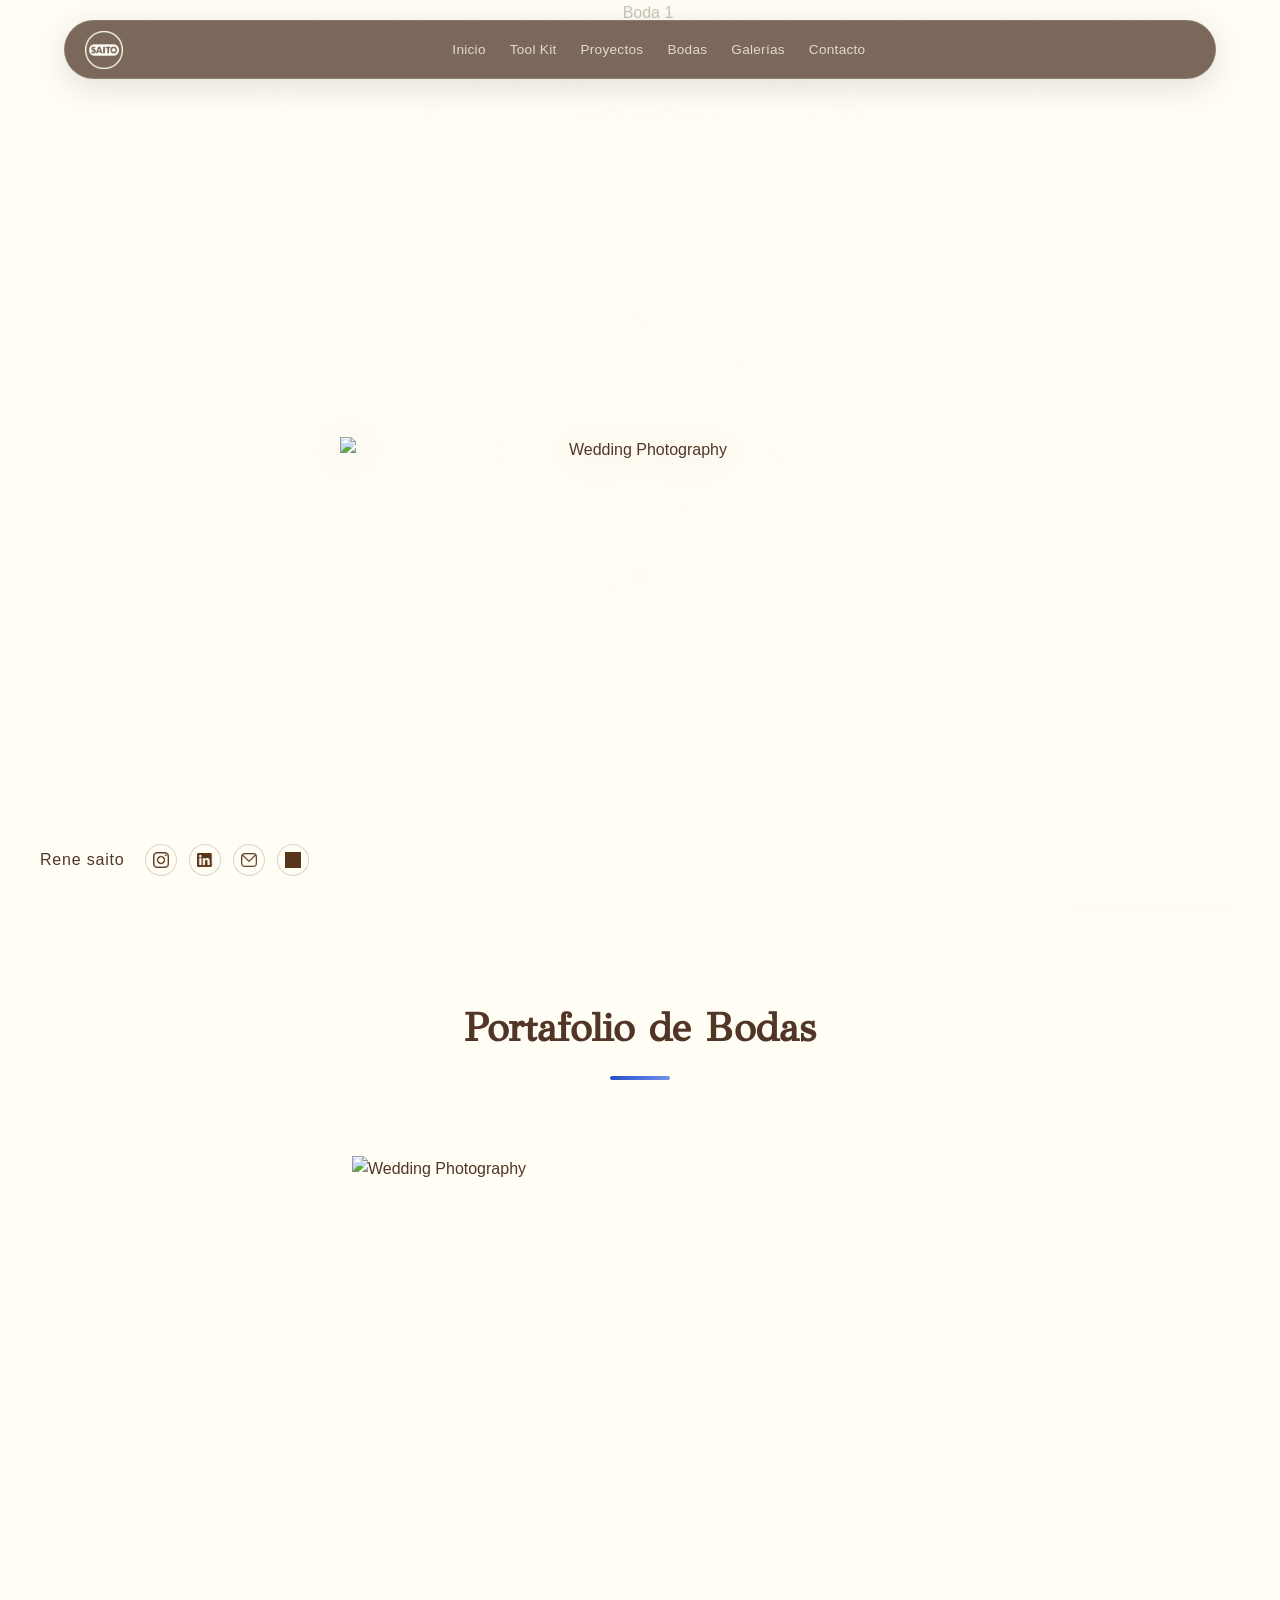
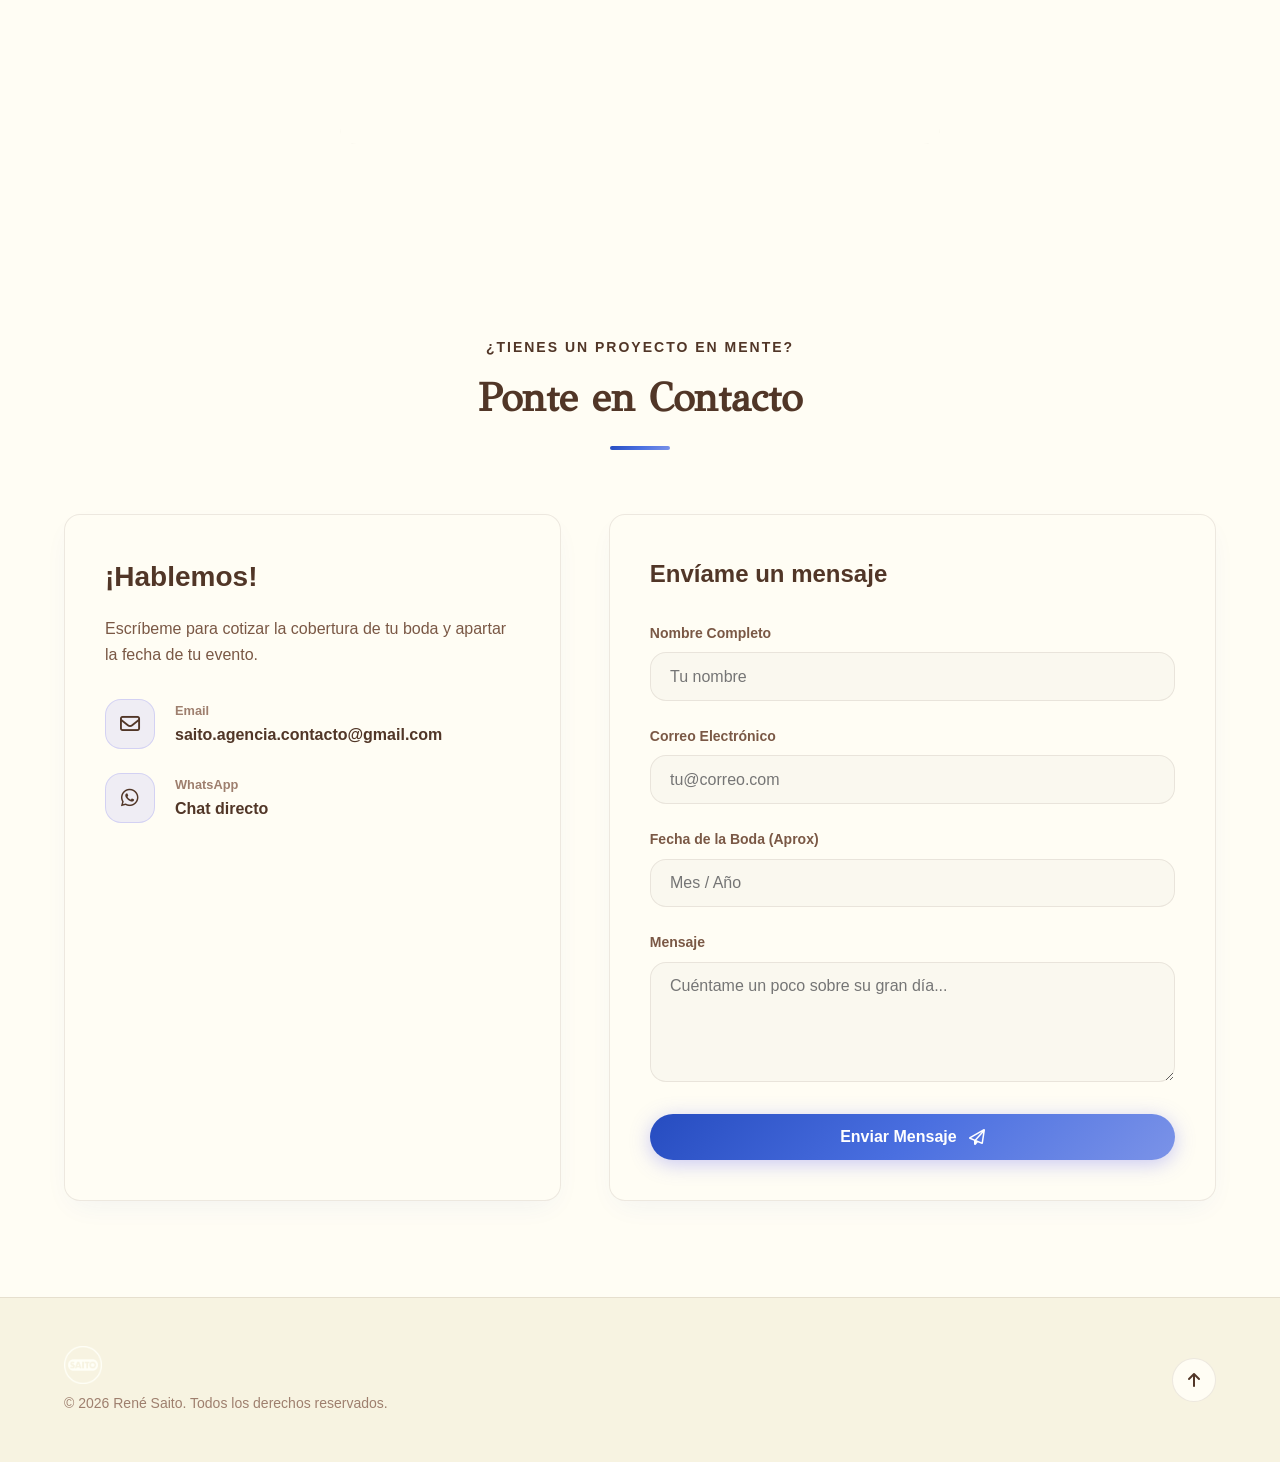
==== bodas.html @ 6af6892a "hey" ====
<!DOCTYPE html>
<html lang="es">

<head>
    <meta charset="UTF-8">
    <meta name="viewport" content="width=device-width, initial-scale=1.0">
    <title>Saito | Portafolio de Bodas</title>
    <meta name="description" content="Portafolio de bodas de René Saito. Capturando momentos inolvidables.">

    <!-- FontAwesome Icons -->
    <link rel="stylesheet" href="https://cdnjs.cloudflare.com/ajax/libs/font-awesome/6.5.1/css/all.min.css">

    <!-- Custom CSS -->
    <link rel="stylesheet" href="css/style.css">
    <link rel="stylesheet" href="css/bodas.css">
</head>

<body class="bodas-page" data-theme="light">
    <!-- Background Decorator Blobs -->
    <div class="bg-glow blob-1" style="background: rgba(255, 253, 244, 0.4);"></div>
    <div class="bg-glow blob-2" style="background: rgba(140, 107, 93, 0.2);"></div>

    <!-- Header / Navigation -->
    <header class="header" id="header">
        <div class="container">
            <div class="nav-bar-glass">
                <a href="index.html" class="logo nav-logo">
                    <img src="assets/images/LOGO SAITO CLARO.png" alt="Saito Logo" class="logo-img">
                </a>

                <nav class="nav-menu" id="nav-menu">
                    <ul class="nav-list">
                        <li><a href="index.html" class="nav-link">Inicio</a></li>
                        <li><a href="index.html#toolkit" class="nav-link">Tool Kit</a></li>
                        <li><a href="index.html#photography" class="nav-link">Proyectos</a></li>
                        <li><a href="bodas.html" class="nav-link active">Bodas</a></li>
                        <li><a href="gallery.html" class="nav-link" target="_blank">Galerías</a></li>
                        <li><a href="#contacto" class="nav-link">Contacto</a></li>
                    </ul>
                </nav>

                <div class="header-actions">
                    <button class="nav-toggle" id="nav-toggle" aria-label="Abrir Menú">
                        <i class="fa-solid fa-bars icon-bars"></i>
                        <i class="fa-solid fa-xmark icon-close"></i>
                    </button>
                </div>
            </div>
        </div>
    </header>

    <!-- Mobile Nav Overlay -->
    <div class="nav-overlay" id="nav-overlay"></div>

    <main>
        <!-- Hero Section -->
        <section class="hero-bodas section" id="hero">
            <div class="hero-carousel">
                <img src="assets/images/bodas/carrusel/carrusel 1.webp" class="hero-slide active" alt="Boda 1">
                <img src="assets/images/bodas/carrusel/carrusel 2.webp" class="hero-slide" alt="Boda 2">
                <img src="assets/images/bodas/carrusel/carrusel 3.webp" class="hero-slide" alt="Boda 3">
                <img src="assets/images/bodas/carrusel/carrusel 4.webp" class="hero-slide" alt="Boda 4">
                <img src="assets/images/bodas/carrusel/carrusel 5.webp" class="hero-slide" alt="Boda 5">
            </div>
            <div class="hero-vignette"></div>
            <div class="hero-title-overlay">
                <img src="assets/images/bodas/carrusel/titulo.webp" alt="Wedding Photography" class="hero-title-png">
            </div>

            <!-- Hero Footer: Name + Socials -->
            <div class="hero-footer fade-in">
                <span class="hero-author-name">Rene saito</span>
                <div class="hero-social-icons">
                    <a href="https://www.instagram.com/saito.pics/" target="_blank" rel="noopener"
                        aria-label="Instagram" class="hero-social-link">
                        <img src="assets/images/instagram.png" alt="Instagram">
                    </a>
                    <a href="https://linkedin.com" target="_blank" rel="noopener" aria-label="LinkedIn"
                        class="hero-social-link">
                        <img src="assets/images/Linkedin.png" alt="LinkedIn">
                    </a>
                    <a href="mailto:saito.agencia.contacto@gmail.com" aria-label="Email" class="hero-social-link">
                        <img src="assets/images/Correo.png" alt="Correo">
                    </a>
                    <a href="https://wa.me/qr/AIB3PY3H74K6I1" target="_blank" rel="noopener" aria-label="WhatsApp" class="hero-social-link">
                        <img src="assets/images/whatsapp.webp" alt="WhatsApp">
                    </a>
                </div>
            </div>
        </section>

        <!-- Wedding Portfolio Grid -->
        <section class="section photography" id="portfolio-bodas">
            <div class="container">
                <div class="section-header center">
                    <h2 class="section-title" style="font-family: var(--font-subheading);">Portafolio de Bodas</h2>
                    <div class="section-line"></div>
                </div>

                <div class="projects-grid" id="bodas-grid">
                    <!-- Dynamic Projects injected by JS -->
                </div>
            </div>
        </section>

        <!-- Contact Section -->
        <section class="section contacto" id="contacto">
            <div class="container">
                <div class="section-header center">
                    <span class="section-subtitle">¿Tienes un proyecto en mente?</span>
                    <h2 class="section-title" style="font-family: var(--font-subheading);">Ponte en Contacto</h2>
                    <div class="section-line"></div>
                </div>

                <div class="contact-wrapper">
                    <div class="contact-info glass-card fade-in">
                        <h3>¡Hablemos!</h3>
                        <p>Escríbeme para cotizar la cobertura de tu boda y apartar la fecha de tu evento.</p>

                        <div class="contact-details">
                            <div class="contact-detail-item">
                                <div class="icon-box">
                                    <i class="fa-regular fa-envelope"></i>
                                </div>
                                <div>
                                    <span class="detail-label">Email</span>
                                    <a href="mailto:saito.agencia.contacto@gmail.com" class="detail-value">saito.agencia.contacto@gmail.com</a>
                                </div>
                            </div>
                            
                            <div class="contact-detail-item">
                                <div class="icon-box">
                                    <i class="fa-brands fa-whatsapp"></i>
                                </div>
                                <div>
                                    <span class="detail-label">WhatsApp</span>
                                    <a href="https://wa.me/qr/AIB3PY3H74K6I1" target="_blank" rel="noopener" class="detail-value">Chat directo</a>
                                </div>
                            </div>
                        </div>
                    </div>

                    <form action="https://formspree.io/f/myeygvvg" method="POST" class="contact-form glass-card fade-in" id="contact-form">
                        <h3>Envíame un mensaje</h3>

                        <div class="form-group">
                            <label for="name">Nombre Completo</label>
                            <input type="text" id="name" name="name" placeholder="Tu nombre" required>
                        </div>

                        <div class="form-group">
                            <label for="email">Correo Electrónico</label>
                            <input type="email" id="email" name="email" placeholder="tu@correo.com" required>
                        </div>

                        <div class="form-group">
                            <label for="subject">Fecha de la Boda (Aprox)</label>
                            <input type="text" id="subject" name="subject" placeholder="Mes / Año" required>
                        </div>

                        <div class="form-group">
                            <label for="message">Mensaje</label>
                            <textarea id="message" name="message" rows="5" placeholder="Cuéntame un poco sobre su gran día..." required></textarea>
                        </div>

                        <button type="submit" class="btn btn-primary btn-block" id="submit-btn">
                            <span>Enviar Mensaje</span>
                            <i class="fa-regular fa-paper-plane"></i>
                        </button>
                    </form>
                </div>
            </div>
        </section>
    </main>

    <!-- Project Modal Dialog -->
    <div class="modal" id="project-modal" aria-hidden="true">
        <div class="modal-overlay" id="modal-overlay"></div>
        <button class="modal-project-nav modal-project-prev" id="modal-project-prev" aria-label="Proyecto Anterior" style="display: none;">
            <i class="fa-solid fa-chevron-left"></i>
        </button>
        <button class="modal-project-nav modal-project-next" id="modal-project-next" aria-label="Siguiente Proyecto" style="display: none;">
            <i class="fa-solid fa-chevron-right"></i>
        </button>
        <div class="modal-content glass-card">
            <button class="modal-close" id="modal-close" aria-label="Cerrar Modal">
                <i class="fa-solid fa-xmark"></i>
            </button>
            <div class="modal-body" id="modal-body">
                <!-- Dynamic Content filled by JS -->
            </div>
        </div>
    </div>

    <!-- Toast Notification Container -->
    <div class="toast-container" id="toast-container"></div>

    <!-- Footer -->
    <footer class="footer">
        <div class="container footer-container">
            <div class="footer-left">
                <a href="#hero" class="logo">
                    <img src="assets/images/LOGO SAITO CLARO.png" alt="Saito Logo" class="logo-img">
                </a>
                <p>© 2026 René Saito. Todos los derechos reservados.</p>
            </div>
            <div class="footer-right">
                <a href="#hero" class="back-to-top" aria-label="Volver arriba">
                    <i class="fa-solid fa-arrow-up"></i>
                </a>
            </div>
        </div>
    </footer>

    <!-- JavaScript Files -->
    <script src="js/projects.js"></script>
    <script src="js/main.js"></script>
    <button class="scroll-top-btn" id="scroll-top-btn" aria-label="volver al inicio">
        <i class="fa-solid fa-arrow-up"></i>
    </button>
</body>

</html>
---- css/style.css ----
/* ==========================================================================
   PORTAFOLIO DE RENÉ SAITO - SISTEMA DE DISEÑO & ESTILOS
   ========================================================================== */

/* 1. VARIABLES & TEMAS
   ========================================================================== */
:root {
    /* Paleta Principal - Marca Saito (Modo Claro por Defecto) */
    --bg-primary: #FDFBF4;
    --bg-secondary: #F5F2E8;
    --card-bg: #FDFBF4;
    --card-hover-bg: #FDFBF4;
    --border-color: rgba(38, 76, 192, 0.1);
    --border-hover: rgba(38, 76, 192, 0.35);

    --text-primary: #264CC0;
    --text-secondary: #3D5FCC;
    --text-muted: #7A8EC4;

    /* Acentos de Marca */
    --primary: #264CC0;
    --primary-hover: #1E3DA0;
    --secondary: #4A6FE0;
    --accent: #7B93E8;
    --success: #2E8B6E;

    --gradient-primary: linear-gradient(135deg, #264CC0 0%, #4A6FE0 50%, #7B93E8 100%);
    --gradient-card: linear-gradient(135deg, rgba(255, 255, 255, 0.9) 0%, rgba(253, 251, 244, 0.7) 100%);
    --shadow-glow: 0 0 25px rgba(38, 76, 192, 0.15);
    --shadow-card: 0 10px 30px -10px rgba(38, 76, 192, 0.08);

    /* Tipografía y Espaciado */
    --font-main: 'Plus Jakarta Sans', -apple-system, BlinkMacSystemFont, 'Segoe UI', Roboto, sans-serif;
    --font-display: 'Special Gothic Expanded One', sans-serif;
    --font-body: 'Stack Sans Headline', 'Plus Jakarta Sans', sans-serif;
    --font-code: 'Fira Code', monospace;
    --radius-sm: 8px;
    --radius-md: 16px;
    --radius-lg: 24px;
    --radius-full: 9999px;

    --transition-fast: 0.2s cubic-bezier(0.4, 0, 0.2, 1);
    --transition-normal: 0.3s cubic-bezier(0.4, 0, 0.2, 1);

    /* Glass block colors */
    --glass-bg: rgba(30, 50, 140, 0.35);
    --glass-border: rgba(255, 255, 255, 0.12);

    /* Hero title colors */
    --hero-title-fill: #FDFBF4;
    --hero-title-outline-stroke: #FDFBF4;
    --hero-divider-color: rgba(253, 251, 244, 0.4);
}

/* Modo Oscuro Override — Fondo Azul, Texto Crema (invertido) */
[data-theme="dark"] {
    --bg-primary: #264CC0;
    --bg-secondary: #1E3DA0;
    --card-bg: #254CBF;
    --card-hover-bg: #254CBF;
    --border-color: rgba(253, 251, 244, 0.15);
    --border-hover: rgba(253, 251, 244, 0.35);

    --text-primary: #FDFBF4;
    --text-secondary: #E8E4D8;
    --text-muted: #B8C8F0;

    --primary: #FDFBF4;
    --primary-hover: #F5F2E8;
    --secondary: #E8E4D8;
    --accent: #B8C8F0;
    --success: #7EEABD;

    --gradient-primary: linear-gradient(135deg, #FDFBF4 0%, #E8E4D8 50%, #B8C8F0 100%);
    --gradient-card: linear-gradient(135deg, rgba(255, 255, 255, 0.08) 0%, rgba(255, 255, 255, 0.02) 100%);
    --shadow-glow: 0 0 25px rgba(253, 251, 244, 0.15);
    --shadow-card: 0 10px 30px -10px rgba(0, 0, 0, 0.4);

    /* Glass block colors for dark mode */
    --glass-bg: rgba(20, 40, 120, 0.45);
    --glass-border: rgba(255, 255, 255, 0.15);

    /* Hero title colors for dark mode */
    --hero-title-fill: #FDFBF4;
    --hero-title-outline-stroke: #FDFBF4;
    --hero-divider-color: rgba(253, 251, 244, 0.4);
}

/* Light mode hero overrides */
[data-theme="light"] {
    --glass-bg: rgba(30, 50, 140, 0.35);
    --glass-border: rgba(255, 255, 255, 0.12);
    --hero-title-fill: #264CC0;
    --hero-title-outline-stroke: #264CC0;
    --hero-divider-color: rgba(38, 76, 192, 0.3);
}

/* 2. RESET & ESTILOS BASE
   ========================================================================== */
*,
*::before,
*::after {
    box-sizing: border-box;
    margin: 0;
    padding: 0;
}

html {
    scroll-behavior: smooth;
    font-size: 16px;
}

body {
    font-family: var(--font-body);
    background-color: var(--bg-primary);
    color: var(--text-primary);
    line-height: 1.6;
    overflow-x: hidden;
    transition: background-color var(--transition-normal), color var(--transition-normal);
    position: relative;
}

/* Scrollbar Personalizado */
::-webkit-scrollbar {
    width: 10px;
}

::-webkit-scrollbar-track {
    background: var(--bg-primary);
}

::-webkit-scrollbar-thumb {
    background: var(--bg-secondary);
    border-radius: var(--radius-full);
    border: 2px solid var(--bg-primary);
}

::-webkit-scrollbar-thumb:hover {
    background: var(--primary);
}

a {
    color: inherit;
    text-decoration: none;
    transition: color var(--transition-fast);
}

ul {
    list-style: none;
}

img {
    max-width: 100%;
    height: auto;
    display: block;
}

button,
input,
textarea {
    font-family: inherit;
    font-size: inherit;
    border: none;
    outline: none;
    background: none;
}

.container {
    width: 100%;
    max-width: 1200px;
    margin: 0 auto;
    padding: 0 1.5rem;
}

.section {
    padding: 6rem 0;
    position: relative;
}

/* 3. ELEMENTOS DECORATIVOS & UTILIDADES
   ========================================================================== */
.bg-glow {
    position: fixed;
    border-radius: 50%;
    filter: blur(120px);
    z-index: -1;
    pointer-events: none;
    opacity: 0.45;
    will-change: transform, translate;
}

.blob-1 {
    width: 400px;
    height: 400px;
    background: var(--primary);
    top: -100px;
    left: -100px;
    animation: floatBlob1 18s ease-in-out infinite alternate;
}

.blob-2 {
    width: 450px;
    height: 450px;
    background: var(--secondary);
    bottom: 10%;
    right: -150px;
    animation: floatBlob2 22s ease-in-out infinite alternate-reverse;
}

.blob-3 {
    width: 350px;
    height: 350px;
    background: var(--accent);
    top: 50%;
    left: 40%;
    animation: floatBlob3 15s ease-in-out infinite alternate;
}

@keyframes floatBlob1 {
    0% {
        transform: translate(0px, 0px) scale(1);
    }

    50% {
        transform: translate(55px, 30px) scale(1.08);
    }

    100% {
        transform: translate(-30px, 60px) scale(0.96);
    }
}

@keyframes floatBlob2 {
    0% {
        transform: translate(0px, 0px) scale(1);
    }

    50% {
        transform: translate(-50px, 35px) scale(1.1);
    }

    100% {
        transform: translate(40px, -45px) scale(0.94);
    }
}

@keyframes floatBlob3 {
    0% {
        transform: translate(0px, 0px) scale(1);
    }

    50% {
        transform: translate(40px, -30px) scale(1.06);
    }

    100% {
        transform: translate(-60px, 50px) scale(0.97);
    }
}

.glass-card {
    background: var(--card-bg);
    backdrop-filter: blur(16px);
    -webkit-backdrop-filter: blur(16px);
    border: 1px solid var(--border-color);
    border-radius: var(--radius-md);
    box-shadow: var(--shadow-card);
    transition: transform var(--transition-normal), border-color var(--transition-normal), box-shadow var(--transition-normal);
}

.glass-card:hover {
    border-color: var(--border-hover);
    box-shadow: var(--shadow-glow);
}

/* Glass Block - Darker glassmorphism for hero blocks */
.glass-block {
    background: var(--glass-bg);
    backdrop-filter: blur(20px);
    -webkit-backdrop-filter: blur(20px);
    border: 1px solid var(--glass-border);
    border-radius: var(--radius-lg);
    box-shadow: 0 8px 32px rgba(0, 0, 0, 0.15);
    transition: transform var(--transition-normal), border-color var(--transition-normal), box-shadow var(--transition-normal);
}

.gradient-text {
    background: var(--gradient-primary);
    -webkit-background-clip: text;
    -webkit-text-fill-color: transparent;
    display: inline-block;
}

.text-accent {
    color: var(--primary);
}

.section-header {
    margin-bottom: 4rem;
}

.section-header.center {
    text-align: center;
}

.section-subtitle {
    font-size: 0.875rem;
    font-weight: 700;
    text-transform: uppercase;
    letter-spacing: 2px;
    color: var(--primary);
    display: block;
    margin-bottom: 0.5rem;
}

.section-title {
    font-size: 2.5rem;
    font-weight: 800;
    color: var(--text-primary);
}

.section-line {
    width: 60px;
    height: 4px;
    background: var(--gradient-primary);
    border-radius: var(--radius-full);
    margin: 1rem auto 0;
}

/* Botones */
.btn {
    display: inline-flex;
    align-items: center;
    justify-content: center;
    gap: 0.75rem;
    padding: 0.875rem 1.75rem;
    font-weight: 600;
    border-radius: var(--radius-full);
    cursor: pointer;
    transition: all var(--transition-fast);
    font-family: var(--font-body);
}

.btn-primary {
    background: var(--gradient-primary);
    color: #ffffff;
    box-shadow: 0 4px 20px rgba(99, 102, 241, 0.35);
}

.btn-primary:hover {
    transform: translateY(-2px);
    box-shadow: 0 6px 25px rgba(99, 102, 241, 0.5);
}

.btn-secondary {
    background: rgba(255, 255, 255, 0.05);
    color: var(--text-primary);
    border: 1px solid var(--border-color);
}

.btn-secondary:hover {
    background: rgba(255, 255, 255, 0.1);
    border-color: var(--primary);
    transform: translateY(-2px);
}

.btn-outline {
    border: 1px solid var(--primary);
    color: var(--primary);
}

.btn-outline:hover {
    background: var(--primary);
    color: #ffffff;
    transform: translateY(-2px);
}

.btn-block {
    width: 100%;
}

/* 4. HEADER & NAV
   ========================================================================== */
.header {
    position: fixed;
    top: 0;
    left: 0;
    width: 100%;
    z-index: 1000;
    padding: 1.25rem 0;
    transition: all var(--transition-normal);
}

.header.scrolled {
    padding: 0.85rem 0;
}

/* Glassmorphism Nav Bar */
.nav-bar-glass {
    display: flex;
    align-items: center;
    justify-content: space-between;
    background: var(--glass-bg);
    backdrop-filter: blur(20px);
    -webkit-backdrop-filter: blur(20px);
    border: 1px solid var(--glass-border);
    border-radius: var(--radius-full);
    padding: 0.6rem 1.25rem;
    box-shadow: 0 8px 32px rgba(0, 0, 0, 0.12);
    transition: all var(--transition-normal);
}

.header.scrolled .nav-bar-glass {
    box-shadow: 0 4px 20px rgba(0, 0, 0, 0.2);
}

.logo {
    display: flex;
    align-items: center;
    gap: 2px;
    flex-shrink: 0;
}

.logo-img {
    height: 38px;
    width: auto;
}

/* Show/hide logos based on theme */
[data-theme="light"] .logo-light {
    display: block;
}

[data-theme="light"] .logo-dark {
    display: none;
}

[data-theme="dark"] .logo-light {
    display: none;
}

[data-theme="dark"] .logo-dark {
    display: block;
}

.nav-list {
    display: flex;
    align-items: center;
    gap: 1.5rem;
}

.nav-link {
    font-size: 0.85rem;
    font-weight: 400;
    color: rgba(255, 255, 255, 0.75);
    position: relative;
    padding: 0.4rem 0;
    font-family: var(--font-body);
    letter-spacing: 0.02em;
    transition: color var(--transition-fast);
}

.nav-link:hover,
.nav-link.active {
    color: #ffffff;
}

.nav-link::after {
    content: '';
    position: absolute;
    bottom: 0;
    left: 0;
    width: 0%;
    height: 2px;
    background: #ffffff;
    transition: width var(--transition-fast);
    border-radius: var(--radius-full);
}

.nav-link:hover::after,
.nav-link.active::after {
    width: 100%;
}

/* Light mode nav links */
[data-theme="light"] .nav-link {
    color: rgba(255, 255, 255, 0.75);
}

[data-theme="light"] .nav-link:hover,
[data-theme="light"] .nav-link.active {
    color: #ffffff;
}

.header-actions {
    display: flex;
    align-items: center;
    gap: 0.75rem;
}

.theme-toggle {
    width: 36px;
    height: 36px;
    border-radius: 50%;
    background: rgba(255, 255, 255, 0.1);
    border: 1px solid rgba(255, 255, 255, 0.15);
    color: #ffffff;
    cursor: pointer;
    display: flex;
    align-items: center;
    justify-content: center;
    font-size: 1rem;
    transition: all var(--transition-fast);
}

.theme-toggle:hover {
    background: rgba(255, 255, 255, 0.2);
    transform: rotate(15deg);
}

/* Modo Claro (default): mostrar luna para cambiar a oscuro */
.icon-sun {
    display: none;
}

.icon-moon {
    display: block;
    color: #ffffff;
}

/* Modo Oscuro: mostrar sol para cambiar a claro */
[data-theme="dark"] .icon-sun {
    display: block;
    color: #f59e0b;
}

[data-theme="dark"] .icon-moon {
    display: none;
}

.nav-toggle {
    display: none;
    font-size: 1.2rem;
    color: #ffffff;
    cursor: pointer;
}

/* 5. HERO SECTION
   ========================================================================== */
.hero {
    padding: 0;
    min-height: 100vh;
    display: flex;
    flex-direction: column;
    overflow: hidden;
    position: relative;
}

.hero-wrapper {
    position: relative;
    width: 100%;
    padding: 0 2.5rem;
    height: 100vh;
    display: flex;
    flex-direction: column;
    justify-content: center;
    /* ← CENTRADO VERTICAL */
    align-items: flex-start;
}

/* Status Badge — top left, below navbar */
.hero-status-badge {
    position: absolute;
    top: 6rem;
    left: 2.5rem;
    z-index: 10;
}

.status-badge {
    display: inline-flex;
    align-items: center;
    gap: 0.6rem;
    padding: 0.4rem 1rem;
    background: rgba(16, 185, 129, 0.1);
    border: 1px solid rgba(16, 185, 129, 0.25);
    border-radius: var(--radius-full);
    font-size: 0.85rem;
    font-weight: 600;
    color: var(--success);
}

.pulse-dot {
    width: 8px;
    height: 8px;
    background-color: var(--success);
    border-radius: 50%;
    box-shadow: 0 0 0 0 rgba(16, 185, 129, 0.7);
    animation: pulse 2s infinite;
}

@keyframes pulse {
    0% {
        box-shadow: 0 0 0 0 rgba(16, 185, 129, 0.7);
    }

    70% {
        box-shadow: 0 0 0 8px rgba(16, 185, 129, 0);
    }

    100% {
        box-shadow: 0 0 0 0 rgba(16, 185, 129, 0);
    }
}

/* Hero Titles — CENTRADOS verticalmente */
.hero-titles-area {
    position: relative;
    z-index: 2;
    text-align: left;
    width: 100%;
    margin-top: -5%;
    margin-left: 15em;
    /* Ajusta este valor si necesitas que baje más */
}

.hero-title-link {
    display: block;
    text-decoration: none;
    transition: opacity var(--transition-fast);
    cursor: pointer;
}

.hero-title-link:hover {
    opacity: 0.8;
}

.hero-title-interactive {
    font-family: var(--font-display);
    font-size: clamp(3rem, 9vw, 8.5rem);
    font-weight: 400;
    line-height: 1;
    letter-spacing: -0.02em;
    margin: 0;
    /* Estado Normal: Relleno */
    color: var(--hero-title-fill);
    -webkit-text-stroke: 2px transparent;
    transition: color var(--transition-normal), -webkit-text-stroke-color var(--transition-normal);
}

/* Design (h2) centrado, Photography (h1) hereda left del padre */
h2.hero-title-interactive {
    text-align: center;
}

.hero-divider {
    display: none;
}

/* Efecto al pasar el cursor o hacer touch */
.hero-title-link:hover .hero-title-interactive,
.hero-title-link:active .hero-title-interactive {
    color: transparent;
    -webkit-text-stroke: 2px var(--hero-title-outline-stroke);
}

/* Hero Photo — centrada sobre los títulos, superpuesta */
.hero-photo-container {
    position: absolute;
    top: 72%;
    left: 30%;
    transform: translate(-50%, -50%);
    /* ← cabeza alineada al centro entre los títulos */
    z-index: 3;
    pointer-events: none;
    width: 32%;
    max-width: 500px;
}

.hero-photo {
    width: 100%;
    height: auto;
    object-fit: contain;
    -webkit-mask-image: linear-gradient(to bottom, rgba(0, 0, 0, 1) 55%, rgba(0, 0, 0, 0.5) 82%, rgba(0, 0, 0, 0) 100%);
    mask-image: linear-gradient(to bottom, rgba(0, 0, 0, 1) 55%, rgba(0, 0, 0, 0.5) 82%, rgba(0, 0, 0, 0) 100%);
    will-change: transform;
}

/* Hero Description Block — derecha, a la altura de Design */
.hero-description-block {
    position: absolute;
    top: 72%;
    right: 2.5rem;
    z-index: 10;
    max-width: 340px;
    padding: 1.4rem 1.6rem;
    will-change: transform;
}

.hero-description-block p {
    font-family: var(--font-body);
    font-size: 0.9rem;
    font-weight: 200;
    line-height: 1.55;
    color: rgba(255, 255, 255, 0.9);
    margin-bottom: 1rem;
}

.hero-description-block p strong {
    font-weight: 600;
    color: #ffffff;
}

.hero-description-block p em {
    font-style: normal;
    text-decoration: underline;
    text-underline-offset: 3px;
    text-decoration-color: rgba(255, 255, 255, 0.5);
}

/* CTA Buttons — always side by side */
.hero-cta-buttons {
    display: flex;
    gap: 0.5rem;
}

.hero-description-block .btn-primary {
    background: linear-gradient(135deg, #FDFBF4 0%, #E8E4D8 100%);
    color: #264CC0;
    font-size: 0.78rem;
    padding: 0.55rem 1rem;
    box-shadow: 0 4px 15px rgba(0, 0, 0, 0.15);
    white-space: nowrap;
}

.hero-description-block .btn-primary:hover {
    box-shadow: 0 6px 20px rgba(0, 0, 0, 0.25);
}

.hero-description-block .btn-secondary {
    border: 1px solid rgba(255, 255, 255, 0.3);
    color: rgba(255, 255, 255, 0.9);
    font-size: 0.78rem;
    padding: 0.55rem 1rem;
    background: rgba(255, 255, 255, 0.08);
    white-space: nowrap;
}

.hero-description-block .btn-secondary:hover {
    background: rgba(255, 255, 255, 0.15);
    border-color: rgba(255, 255, 255, 0.5);
}

/* Hero Footer — name + socials at bottom left (fixed on screen) */
.hero-footer {
    position: fixed;
    bottom: 1.5rem;
    left: 2.5rem;
    z-index: 1000;
    display: flex;
    align-items: center;
    gap: 1.25rem;
}

.hero-author-name {
    font-family: var(--font-body);
    font-size: 1rem;
    font-weight: 200;
    color: var(--text-primary);
    letter-spacing: 0.05em;
}

.hero-social-icons {
    display: flex;
    align-items: center;
    gap: 0.75rem;
}

.hero-social-link {
    width: 32px;
    height: 32px;
    display: flex;
    align-items: center;
    justify-content: center;
    border-radius: 50%;
    border: 1px solid var(--border-color);
    background: rgba(255, 255, 255, 0.05);
    transition: all var(--transition-fast);
    padding: 6px;
}

.hero-social-link:hover {
    background: rgba(255, 255, 255, 0.15);
    border-color: var(--primary);
    transform: translateY(-2px);
}

.hero-social-link img {
    width: 16px;
    height: 16px;
    object-fit: contain;
}

/* Light mode: invert social icons so white icons show on light bg */
[data-theme="light"] .hero-social-link img {
    filter: brightness(0) saturate(100%) invert(24%) sepia(95%) saturate(1764%) hue-rotate(221deg) brightness(87%) contrast(92%);
}


/* 7. HABILIDADES
   ========================================================================== */
.toolkit-grid {
    display: flex;
    flex-wrap: wrap;
    justify-content: center;
    gap: 3rem;
    padding: 2rem 0;
}

.tool-item {
    display: flex;
    flex-direction: column;
    align-items: center;
    gap: 1rem;
    transition: transform var(--transition-fast);
    width: 90px;
}

.tool-item:hover {
    transform: translateY(-8px);
}

.tool-item img {
    width: 64px;
    height: 64px;
    object-fit: contain;
    filter: drop-shadow(0 4px 10px rgba(0, 0, 0, 0.2));
    transition: filter var(--transition-fast);
}

.tool-item:hover img {
    filter: drop-shadow(0 8px 15px rgba(0, 0, 0, 0.3));
}

.tool-item span {
    font-size: 0.9rem;
    font-weight: 500;
    color: var(--text-secondary);
    text-align: center;
}

/* 8. GALERÍAS: FOTOGRAFÍA & DISEÑO
   ========================================================================== */

/* Gallery Grid — Masonry-ish layout */
.gallery-grid {
    display: grid;
    grid-template-columns: repeat(auto-fill, minmax(280px, 1fr));
    gap: 1.25rem;
}

/* Alternate tall items for visual interest */
.gallery-item:nth-child(3n + 1) {
    grid-row: span 1;
}

.gallery-item {
    border-radius: var(--radius-md);
    overflow: hidden;
    position: relative;
    cursor: pointer;
}

.gallery-img-wrapper {
    position: relative;
    overflow: hidden;
    aspect-ratio: 1 / 1;
    border-radius: var(--radius-md);
}

.gallery-img {
    width: 100%;
    height: 100%;
    object-fit: cover;
    transition: transform 0.6s cubic-bezier(0.4, 0, 0.2, 1), filter 0.4s ease;
}

.gallery-item:hover .gallery-img {
    transform: scale(1.08);
    filter: brightness(0.7);
}

/* Hover Overlay */
.gallery-overlay {
    position: absolute;
    inset: 0;
    display: flex;
    flex-direction: column;
    align-items: center;
    justify-content: center;
    text-align: center;
    padding: 1.5rem;
    opacity: 0;
    transition: opacity 0.4s ease;
    z-index: 2;
}

.gallery-item:hover .gallery-overlay {
    opacity: 1;
}

.gallery-category {
    display: inline-block;
    font-size: 0.7rem;
    font-weight: 700;
    text-transform: uppercase;
    letter-spacing: 2px;
    color: rgba(255, 255, 255, 0.8);
    margin-bottom: 0.5rem;
    padding: 0.2rem 0.8rem;
    border: 1px solid rgba(255, 255, 255, 0.35);
    border-radius: var(--radius-full);
    backdrop-filter: blur(4px);
    background: rgba(255, 255, 255, 0.08);
}

.gallery-title {
    font-family: var(--font-display);
    font-size: 1.35rem;
    font-weight: 400;
    color: #ffffff;
    margin-bottom: 1rem;
    text-shadow: 0 2px 12px rgba(0, 0, 0, 0.4);
}

.gallery-expand-btn {
    width: 44px;
    height: 44px;
    border-radius: 50%;
    background: rgba(255, 255, 255, 0.15);
    border: 1px solid rgba(255, 255, 255, 0.3);
    color: #ffffff;
    font-size: 1.1rem;
    cursor: pointer;
    display: flex;
    align-items: center;
    justify-content: center;
    transition: all var(--transition-fast);
    backdrop-filter: blur(8px);
}

.gallery-expand-btn:hover {
    background: rgba(255, 255, 255, 0.3);
    transform: scale(1.1);
}

/* 9. EXPERIENCIA & TIMELINE
   ========================================================================== */
.timeline {
    position: relative;
    max-width: 800px;
    margin: 0 auto;
}

.timeline::before {
    content: '';
    position: absolute;
    top: 0;
    bottom: 0;
    left: 50%;
    width: 2px;
    background: var(--border-color);
    transform: translateX(-50%);
}

.timeline-item {
    position: relative;
    margin-bottom: 3rem;
    width: 50%;
}

.timeline-item.left {
    left: 0;
    padding-right: 2.5rem;
}

.timeline-item.right {
    left: 50%;
    padding-left: 2.5rem;
}

.timeline-dot {
    position: absolute;
    top: 1.5rem;
    width: 16px;
    height: 16px;
    border-radius: 50%;
    background: var(--primary);
    border: 4px solid var(--bg-primary);
    box-shadow: 0 0 10px var(--primary);
    z-index: 2;
}

.timeline-item.left .timeline-dot {
    right: -8px;
}

.timeline-item.right .timeline-dot {
    left: -8px;
}

.timeline-content {
    padding: 2rem;
}

.timeline-date {
    font-size: 0.85rem;
    font-weight: 700;
    color: var(--primary);
    display: inline-block;
    margin-bottom: 0.4rem;
}

.timeline-title {
    font-size: 1.2rem;
    font-weight: 700;
    margin-bottom: 0.2rem;
}

.timeline-company {
    font-size: 0.9rem;
    color: var(--text-muted);
    display: block;
    margin-bottom: 0.75rem;
    font-weight: 600;
}

.timeline-content p {
    font-size: 0.95rem;
    color: var(--text-secondary);
}

/* 10. CONTACTO
   ========================================================================== */
.contact-wrapper {
    display: grid;
    grid-template-columns: 0.9fr 1.1fr;
    gap: 3rem;
}

.contact-info {
    padding: 2.5rem;

}

.contact-info h3 {
    font-size: 1.75rem;
    font-weight: 700;
    margin-bottom: 1rem;
}

.contact-info p {
    color: var(--text-secondary);
    margin-bottom: 2rem;
}

.contact-details {
    display: flex;
    flex-direction: column;
    gap: 1.5rem;
    margin-bottom: 2.5rem;
}

.contact-detail-item {
    display: flex;
    align-items: center;
    gap: 1.25rem;
}

.icon-box {
    width: 50px;
    height: 50px;
    border-radius: var(--radius-md);
    background: rgba(99, 102, 241, 0.1);
    border: 1px solid rgba(99, 102, 241, 0.2);
    color: var(--primary);
    display: flex;
    align-items: center;
    justify-content: center;
    font-size: 1.25rem;
}

.detail-label {
    display: block;
    font-size: 0.8rem;
    color: var(--text-muted);
    font-weight: 600;
}

.detail-value {
    font-size: 1rem;
    font-weight: 700;
    color: var(--text-primary);
}

.contact-socials h4 {
    font-size: 1rem;
    margin-bottom: 1rem;
}

.social-icons {
    display: flex;
    gap: 0.75rem;
}

.social-btn {
    width: 44px;
    height: 44px;
    border-radius: var(--radius-md);
    background: var(--card-bg);
    border: 1px solid var(--border-color);
    display: flex;
    align-items: center;
    justify-content: center;
    color: var(--text-primary);
    font-size: 1.1rem;
    transition: all var(--transition-fast);
}

.social-btn:hover {
    background: var(--primary);
    border-color: var(--primary);
    color: #ffffff;
    transform: translateY(-3px);
}

.contact-form {
    padding: 2.5rem;
}

.contact-form h3 {
    font-size: 1.5rem;
    font-weight: 700;
    margin-bottom: 1.75rem;
}

.form-group {
    margin-bottom: 1.5rem;
}

.form-group label {
    display: block;
    font-size: 0.875rem;
    font-weight: 600;
    margin-bottom: 0.5rem;
    color: var(--text-secondary);
}

.form-group input,
.form-group textarea {
    width: 100%;
    padding: 0.9rem 1.2rem;
    background: rgba(255, 255, 255, 0.03);
    border: 1px solid var(--border-color);
    border-radius: var(--radius-md);
    color: var(--text-primary);
    transition: all var(--transition-fast);
}

[data-theme="light"] .form-group input,
[data-theme="light"] .form-group textarea {
    background: rgba(0, 0, 0, 0.02);
}

.form-group input:focus,
.form-group textarea:focus {
    border-color: var(--primary);
    box-shadow: 0 0 0 4px rgba(99, 102, 241, 0.15);
}

/* 11. MODAL DE PROYECTO
   ========================================================================== */
.modal {
    position: fixed;
    top: 0;
    left: 0;
    width: 100%;
    height: 100%;
    z-index: 2000;
    display: flex;
    align-items: center;
    justify-content: center;
    padding: 1.5rem;
    opacity: 0;
    pointer-events: none;
    transition: opacity var(--transition-normal);
}

.modal.active {
    opacity: 1;
    pointer-events: auto;
}

.modal-overlay {
    position: absolute;
    top: 0;
    left: 0;
    width: 100%;
    height: 100%;
    background: rgba(0, 0, 0, 0.75);
    backdrop-filter: blur(8px);
}

.modal-content {
    position: relative;
    width: 100%;
    max-width: 900px;
    max-height: 92vh;
    padding: 2rem;
    z-index: 2001;
    transform: scale(0.95);
    transition: transform var(--transition-normal);
    display: flex;
    flex-direction: column;
}

.modal-body {
    overflow-y: auto;
    max-height: calc(92vh - 4rem);
    padding-right: 1rem;
    /* Custom vertical scrollbar for the modal body */
    scrollbar-width: thin;
    scrollbar-color: color-mix(in srgb, var(--primary) 10%, transparent) rgba(255, 255, 255, 0.05);
}

.modal-body::-webkit-scrollbar {
    width: 6px;
}

.modal-body::-webkit-scrollbar-track {
    background: rgba(255, 255, 255, 0.05);
    border-radius: 4px;
    margin: 1rem 0;
    /* Makes the track shorter than the content box */
}

.modal-body::-webkit-scrollbar-thumb {
    background: color-mix(in srgb, var(--primary) 10%, transparent);
    border-radius: 4px;
}

.modal.active .modal-content {
    transform: scale(1);
}

.modal-close {
    position: absolute;
    top: 1rem;
    right: 1rem;
    width: 32px;
    height: 32px;
    border-radius: 50%;
    background: rgba(0, 0, 0, 0.4);
    /* Darker background so it stands out over light images */
    backdrop-filter: blur(8px);
    -webkit-backdrop-filter: blur(8px);
    border: 1px solid rgba(255, 255, 255, 0.2);
    color: #fff;
    cursor: pointer;
    display: flex;
    align-items: center;
    justify-content: center;
    font-size: 1.1rem;
    transition: all var(--transition-fast);
    z-index: 2020;
}

.modal-close:hover {
    background: #ef4444;
    color: #ffffff;
    transform: scale(1.1);
}

.modal-image {
    width: 100%;
    border-radius: var(--radius-md);
    margin-bottom: 1.5rem;
}

.modal-title {
    font-size: 1.75rem;
    font-weight: 800;
    margin-bottom: 0.75rem;
}

.modal-description {
    color: var(--text-secondary);
    font-size: 1.05rem;
    margin-bottom: 1.5rem;
}

.modal-features {
    margin-bottom: 1.5rem;
}

.modal-features h4 {
    font-size: 1.1rem;
    margin-bottom: 0.75rem;
}

.modal-features ul {
    list-style: disc;
    padding-left: 1.25rem;
    color: var(--text-secondary);
}

.modal-features li {
    margin-bottom: 0.4rem;
}

/* Modal gallery carousel navigation */
.modal-gallery-container {
    position: relative;
    display: flex;
    align-items: center;
    justify-content: center;
    margin-top: 1.5rem;
    /* Space for the close button */
}

.modal-nav-btn {
    position: absolute;
    top: 50%;
    transform: translateY(-50%);
    width: 44px;
    height: 44px;
    border-radius: 50%;
    background: rgba(0, 0, 0, 0.45);
    backdrop-filter: blur(10px);
    -webkit-backdrop-filter: blur(10px);
    border: 1px solid rgba(255, 255, 255, 0.15);
    color: #fff;
    font-size: 1rem;
    cursor: pointer;
    display: flex;
    align-items: center;
    justify-content: center;
    transition: all var(--transition-fast);
    z-index: 5;
}

.modal-nav-btn:hover {
    background: rgba(0, 0, 0, 0.6);
    transform: translateY(-50%) scale(1.1);
}

/* Fixed-height image frame */
.modal-image-frame {
    width: 100%;
    height: 55vh;
    max-height: 500px;
    display: flex;
    align-items: center;
    justify-content: center;
    background: #FDFBF4;
    border-radius: var(--radius-md);
    overflow: hidden;
    margin-bottom: 1rem;
    cursor: zoom-in;
}

.modal-image-frame.is-zoomed {
    cursor: zoom-out;
}

[data-theme="dark"] .modal-image-frame {
    background: #254CBF;
}

.modal-image-frame img {
    max-width: 100%;
    max-height: 100%;
    object-fit: contain;
    border-radius: var(--radius-sm);
    transition: transform 0.15s ease-out;
    transform-origin: center center;
}

.modal-image-frame.is-zoomed img {
    transform: scale(2);
}

/* Thumbnail strip */
.modal-thumbs-strip {
    display: flex;
    gap: 0.5rem;
    overflow-x: auto;
    padding: 0.5rem 0;
    margin: 0 auto 1rem auto;
    /* Centers the container */
    width: fit-content;
    /* Shrink-wraps the items */
    max-width: 100%;
    /* Prevents overflowing the modal, enabling internal scroll */
    scrollbar-width: thin;
    scrollbar-color: var(--primary) transparent;
}

.modal-thumbs-strip::-webkit-scrollbar {
    height: 2px;
}

.modal-thumbs-strip::-webkit-scrollbar-thumb {
    background: color-mix(in srgb, var(--primary) 10%, transparent);
    border-radius: 2px;
}

.modal-thumb {
    flex-shrink: 0;
    width: 60px;
    height: 60px;
    border-radius: var(--radius-sm);
    overflow: hidden;
    cursor: pointer;
    border: 2px solid transparent;
    opacity: 0.5;
    transition: all var(--transition-fast);
}

.modal-thumb:hover {
    opacity: 0.8;
}

.modal-thumb.active {
    border-color: var(--primary);
    opacity: 1;
    box-shadow: 0 0 0 2px rgba(99, 102, 241, 0.3);
}

.modal-thumb img {
    width: 100%;
    height: 100%;
    object-fit: cover;
}

/* Project description in modal */
.modal-project-description {
    padding: 1rem 0;
    border-top: 1px solid var(--border-color);
    margin-top: 0.5rem;
}

.modal-project-description p {
    font-size: 0.95rem;
    color: var(--text-secondary);
    line-height: 1.7;
}

/* Floating Next/Prev Project Nav */
.modal-project-nav {
    position: absolute;
    top: 50%;
    transform: translateY(-50%);
    width: 56px;
    height: 56px;
    border-radius: 50%;
    background: rgba(255, 255, 255, 0.1);
    backdrop-filter: blur(12px);
    -webkit-backdrop-filter: blur(12px);
    border: 1px solid rgba(255, 255, 255, 0.2);
    color: #fff;
    font-size: 1.5rem;
    cursor: pointer;
    display: flex;
    align-items: center;
    justify-content: center;
    transition: all var(--transition-fast);
    z-index: 2005;
    /* Above modal-content (2001) */
}

.modal-project-nav:hover {
    background: rgba(255, 255, 255, 0.2);
    transform: translateY(-50%) scale(1.1);
    box-shadow: 0 4px 20px rgba(0, 0, 0, 0.3);
}

.modal-project-prev {
    left: 2rem;
}

.modal-project-next {
    right: 2rem;
}

@media (max-width: 992px) {
    .modal-project-nav {
        width: 44px;
        height: 44px;
        font-size: 1.2rem;
    }

    .modal-project-prev {
        left: 0.5rem;
    }

    .modal-project-next {
        right: 0.5rem;
    }
}

/* Modal Swipe Animations */
.swipe-out-left {
    animation: swipeOutLeft 0.3s forwards ease-in-out;
}

.swipe-in-right {
    animation: swipeInRight 0.3s forwards ease-in-out;
}

.swipe-out-right {
    animation: swipeOutRight 0.3s forwards ease-in-out;
}

.swipe-in-left {
    animation: swipeInLeft 0.3s forwards ease-in-out;
}

@keyframes swipeOutLeft {
    to {
        opacity: 0;
        transform: translateX(-50px);
    }
}

@keyframes swipeInRight {
    from {
        opacity: 0;
        transform: translateX(50px);
    }

    to {
        opacity: 1;
        transform: translateX(0);
    }
}

@keyframes swipeOutRight {
    to {
        opacity: 0;
        transform: translateX(50px);
    }
}

@keyframes swipeInLeft {
    from {
        opacity: 0;
        transform: translateX(-50px);
    }

    to {
        opacity: 1;
        transform: translateX(0);
    }
}

.modal-prev-btn {
    left: 0.5rem;
}

.modal-next-btn {
    right: 0.5rem;
}

#modal-gallery-image {
    transition: opacity 0.15s ease, transform 0.15s ease;
}

.modal-counter {
    font-family: var(--font-code);
}

/* Gallery count badge on thumbnail */
.gallery-count {
    position: absolute;
    bottom: 0.5rem;
    left: 0.5rem;
    background: rgba(0, 0, 0, 0.5);
    backdrop-filter: blur(8px);
    -webkit-backdrop-filter: blur(8px);
    color: #fff;
    padding: 0.25rem 0.6rem;
    border-radius: var(--radius-full);
    font-size: 0.75rem;
    font-weight: 600;
    display: flex;
    align-items: center;
    gap: 0.3rem;
    opacity: 0;
    transition: opacity var(--transition-fast);
    z-index: 3;
}

.gallery-img-wrapper:hover .gallery-count {
    opacity: 1;
}

@media (max-width: 768px) {
    .modal-nav-btn {
        width: 36px;
        height: 36px;
        font-size: 0.85rem;
    }

    .modal-prev-btn {
        left: 0.25rem;
    }

    .modal-next-btn {
        right: 0.25rem;
    }

    .modal-image-frame {
        height: 40vh;
        max-height: 350px;
    }

    .modal-thumb {
        width: 48px;
        height: 48px;
    }
}

/* 12. TOAST NOTIFICATIONS
   ========================================================================== */
.toast-container {
    position: fixed;
    bottom: 2rem;
    right: 2rem;
    z-index: 3000;
    display: flex;
    flex-direction: column;
    gap: 0.75rem;
}

.toast {
    padding: 1rem 1.5rem;
    border-radius: var(--radius-md);
    background: var(--card-bg);
    backdrop-filter: blur(16px);
    border: 1px solid var(--border-color);
    color: var(--text-primary);
    box-shadow: var(--shadow-card);
    display: flex;
    align-items: center;
    gap: 0.75rem;
    animation: slideToast 0.3s cubic-bezier(0.4, 0, 0.2, 1) forwards;
}

.toast.success {
    border-left: 4px solid var(--success);
}

.toast.success i {
    color: var(--success);
}

@keyframes slideToast {
    from {
        transform: translateX(100%);
        opacity: 0;
    }

    to {
        transform: translateX(0);
        opacity: 1;
    }
}

/* 13. FOOTER
   ========================================================================== */
.footer {
    padding: 3rem 0;
    border-top: 1px solid var(--border-color);
    background: var(--bg-secondary);
}

.footer-container {
    display: flex;
    justify-content: space-between;
    align-items: center;
}

.footer-left p {
    font-size: 0.875rem;
    color: var(--text-muted);
    margin-top: 0.5rem;
}

.back-to-top {
    width: 44px;
    height: 44px;
    border-radius: 50%;
    background: var(--card-bg);
    border: 1px solid var(--border-color);
    color: var(--text-primary);
    display: flex;
    align-items: center;
    justify-content: center;
    transition: all var(--transition-fast);
}

.back-to-top:hover {
    background: var(--primary);
    color: #ffffff;
    transform: translateY(-3px);
}

/* 14. ANIMACIONES AL SCROLL (FADE IN)
   ========================================================================== */
.fade-in {
    opacity: 0;
    transform: translateY(30px);
    transition: opacity 0.8s ease-out, transform 0.8s ease-out;
}

.fade-in.visible {
    opacity: 1;
    transform: translateY(0);
}

/* 15. RESPONSIVE DESIGN (MEDIA QUERIES)
   ========================================================================== */

/* Nav toggle icon management (hamburger vs close) */
.nav-toggle .icon-close {
    display: none;
}

.nav-toggle .icon-bars {
    display: block;
}

.nav-menu.active~.header-actions .nav-toggle .icon-bars,
.nav-toggle.active .icon-bars {
    display: none;
}

.nav-menu.active~.header-actions .nav-toggle .icon-close,
.nav-toggle.active .icon-close {
    display: block;
}

/* ---------- Extra-large screens (1400px+) ---------- */
@media (min-width: 1400px) {

    .hero-title-interactive {
        font-size: 9rem;
    }
}

/* ---------- Large-ish screens (≤1100px) ---------- */
@media (max-width: 1100px) {
    .hero-titles-area {
        margin-left: 8em;
    }

    .hero-photo-container {
        width: 38%;
        left: 28%;
    }

    .hero-description-block {
        max-width: 300px;
    }
}

/* ---------- Tablets / medium screens (≤992px) ---------- */
@media (max-width: 992px) {

    .section {
        padding: 4rem 0;
    }

    /* ---- Hero: convert to stacked flow layout ---- */
    .hero-wrapper {
        height: auto;
        min-height: 100vh;
        padding: 7rem 1.5rem 3rem;
        align-items: center;
        justify-content: flex-start;
    }

    .hero-status-badge {
        position: relative;
        top: auto;
        left: auto;
        margin-bottom: 1.5rem;
        text-align: center;
        width: 100%;
        display: flex;
        justify-content: center;
    }

    .hero-titles-area {
        text-align: center;
        margin-left: 0;
        margin-top: 0;
    }

    .hero-title-outline {
        text-align: center;
    }

    .hero-photo-container {
        position: relative;
        top: auto;
        left: auto;
        transform: none;
        width: 55%;
        max-width: 380px;
        margin: 1.5rem auto;
    }

    .hero-description-block {
        position: relative;
        top: auto;
        right: auto;
        max-width: 480px;
        margin: 1rem auto 0;
        width: 100%;
    }

    .hero-footer {
        position: relative;
        bottom: auto;
        left: auto;
        margin-top: 2rem;
        justify-content: center;
        width: 100%;
    }

    /* ---- Skills: 2 cols on tablet ---- */
    .skills-categories {
        grid-template-columns: repeat(2, 1fr);
    }

    /* ---- Contact: stack ---- */
    .contact-wrapper {
        grid-template-columns: 1fr;
    }

    /* ---- Timeline: single-column ---- */
    .timeline::before {
        left: 20px;
    }

    .timeline-item {
        width: 100%;
        left: 0 !important;
        padding-left: 3.5rem !important;
        padding-right: 0 !important;
    }

    .timeline-item .timeline-dot {
        left: 12px !important;
        right: auto !important;
    }

    /* ---- Section typography ---- */
    .section-title {
        font-size: 2rem;
    }
}

/* ---------- Mobile (≤768px) ---------- */
@media (max-width: 768px) {

    .section {
        padding: 3.5rem 0;
    }

    .section-header {
        margin-bottom: 2.5rem;
    }

    .section-title {
        font-size: 1.75rem;
    }

    /* ---- Nav: slide-out sidebar ---- */
    .nav-bar-glass {
        padding: 0.5rem 1rem;
    }

    /* Full-screen glassmorphism overlay behind the menu */
    .nav-overlay {
        position: fixed;
        top: 0;
        left: 0;
        width: 100%;
        height: 100%;
        background: rgba(10, 20, 80, 0.25);
        backdrop-filter: blur(12px) saturate(1.2);
        -webkit-backdrop-filter: blur(12px) saturate(1.2);
        z-index: 998;
        opacity: 0;
        pointer-events: none;
        transition: opacity 0.35s cubic-bezier(0.4, 0, 0.2, 1);
    }

    .nav-overlay.active {
        opacity: 1;
        pointer-events: auto;
    }

    /* Dark mode overlay tint */
    [data-theme="dark"] .nav-overlay {
        background: rgba(5, 10, 50, 0.4);
    }

    /* Nav panel with enhanced glass and rounded corners */
    .nav-menu {
        position: fixed;
        top: 0;
        right: -100%;
        width: 75%;
        max-width: 320px;
        height: 100vh;
        background: rgba(20, 40, 130, 0.55);
        backdrop-filter: blur(28px) saturate(1.3);
        -webkit-backdrop-filter: blur(28px) saturate(1.3);
        border-left: 1px solid rgba(255, 255, 255, 0.15);
        border-radius: var(--radius-lg) 0 0 var(--radius-lg);
        padding: 6rem 2rem 2rem;
        transition: right 0.4s cubic-bezier(0.4, 0, 0.2, 1);
        z-index: 999;
        box-shadow: -8px 0 40px rgba(0, 0, 0, 0.2),
            inset 1px 0 0 rgba(255, 255, 255, 0.08);
    }

    [data-theme="dark"] .nav-menu {
        background: rgba(10, 25, 100, 0.65);
        border-left-color: rgba(255, 255, 255, 0.12);
        box-shadow: -8px 0 40px rgba(0, 0, 0, 0.35),
            inset 1px 0 0 rgba(255, 255, 255, 0.06);
    }

    .nav-menu.active {
        right: 0;
    }

    .nav-list {
        flex-direction: column;
        align-items: flex-start;
        gap: 1.5rem;
    }

    .nav-link {
        font-size: 1rem;
    }

    .nav-toggle {
        display: block;
        z-index: 1001;
    }

    /* ---- Hero ---- */
    .hero-wrapper {
        padding: 6rem 1.25rem 2.5rem;
    }

    .hero-title-interactive {
        font-size: clamp(2.2rem, 9vw, 4.5rem);
    }

    .hero-photo-container {
        width: 65%;
        max-width: 300px;
    }

    .hero-description-block {
        padding: 1.25rem 1.4rem;
        max-width: 100%;
    }

    .hero-description-block p {
        font-size: 0.85rem;
    }


    /* ---- Skills: single-column ---- */
    .skills-categories {
        grid-template-columns: 1fr;
    }

    .skills-card {
        padding: 1.5rem;
    }

    /* ---- Gallery grid ---- */
    .gallery-grid {
        grid-template-columns: 1fr;
    }

    .gallery-item:nth-child(4n + 2) .gallery-img-wrapper,
    .gallery-item:nth-child(4n + 3) .gallery-img-wrapper {
        aspect-ratio: 4 / 3;
    }

    /* ---- Contact ---- */
    .contact-info,
    .contact-form {
        padding: 1.75rem;
    }

    .contact-info h3 {
        font-size: 1.4rem;
    }

    .contact-form h3 {
        font-size: 1.25rem;
    }

    /* ---- Modal ---- */
    .modal-content {
        padding: 1.75rem;
        max-width: 95%;
    }

    .modal-title {
        font-size: 1.4rem;
    }

    /* ---- Footer ---- */
    .footer-container {
        flex-direction: column;
        gap: 1.5rem;
        text-align: center;
    }

    /* ---- Toast ---- */
    .toast-container {
        right: 1rem;
        left: 1rem;
        bottom: 1rem;
    }

    .toast {
        font-size: 0.875rem;
    }
}

/* ---------- Small mobile (≤480px) ---------- */
@media (max-width: 480px) {

    .container {
        padding: 0 1rem;
    }

    /* ---- Hero ---- */
    .hero-wrapper {
        padding: 5.5rem 1rem 2rem;
    }

    .hero-title-interactive {
        font-size: clamp(1.8rem, 10vw, 3rem);
    }

    .hero-photo-container {
        width: 75%;
        max-width: 260px;
    }

    .hero-description-block {
        padding: 1rem 1.15rem;
    }

    .hero-cta-buttons {
        flex-direction: column;
    }

    .hero-cta-buttons .btn {
        width: 100%;
        justify-content: center;
    }

    .hero-footer {
        flex-direction: column;
        gap: 0.75rem;
    }

    /* ---- Status badge ---- */
    .status-badge {
        font-size: 0.78rem;
        padding: 0.35rem 0.75rem;
    }

    /* ---- Nav ---- */
    .nav-bar-glass {
        border-radius: var(--radius-lg);
        padding: 0.4rem 0.75rem;
    }

    .logo-img {
        height: 30px;
    }


    /* ---- Skills ---- */
    .skills-card {
        padding: 1.25rem;
    }

    .skills-card-header h3 {
        font-size: 1.1rem;
    }

    /* ---- Contact ---- */
    .contact-info,
    .contact-form {
        padding: 1.25rem;
    }

    .icon-box {
        width: 42px;
        height: 42px;
        font-size: 1rem;
    }

    .social-btn {
        width: 38px;
        height: 38px;
        font-size: 1rem;
    }

    /* ---- Modal ---- */
    .modal {
        padding: 0.75rem;
    }

    .modal-content {
        padding: 1.25rem;
        max-width: 100%;
    }

    .modal-title {
        font-size: 1.2rem;
    }

    .modal-description {
        font-size: 0.95rem;
    }

    /* ---- Timeline ---- */
    .timeline-content {
        padding: 1.25rem;
    }

    .timeline-title {
        font-size: 1.05rem;
    }

    /* ---- Gallery: tighter on small mobile ---- */
    .gallery-grid {
        gap: 0.75rem;
    }
}

/* ==========================================================================
   BOTÓN VOLVER AL HERO (SCROLL TO TOP)
   ========================================================================== */
.scroll-top-btn {
    position: fixed;
    bottom: 2rem;
    right: 2rem;
    z-index: 999;
    width: 48px;
    height: 48px;
    border-radius: 50%;
    border: none;
    cursor: pointer;
    background: var(--glass-bg);
    backdrop-filter: blur(20px);
    -webkit-backdrop-filter: blur(20px);
    border: 1px solid var(--glass-border);
    color: #ffffff;
    font-size: 1.1rem;
    box-shadow: 0 8px 32px rgba(0, 0, 0, 0.15);
    display: flex;
    align-items: center;
    justify-content: center;
    opacity: 0;
    transform: translateY(20px);
    visibility: hidden;
    transition: opacity 0.3s ease, transform 0.3s ease, visibility 0.3s ease,
        background 0.2s ease;
}

.scroll-top-btn.visible {
    opacity: 1;
    transform: translateY(0);
    visibility: visible;
}

.scroll-top-btn:hover {
    background: var(--primary);
    transform: translateY(-3px);
    box-shadow: 0 12px 40px rgba(0, 0, 0, 0.25);
}

/* ==========================================================================
   16. MODAL DE DISEÑO (VILLAS)
   ========================================================================== */

/* Portada del proyecto de diseño — imagen a ancho completo */
.design-modal-cover {
    width: 100%;
    margin-bottom: 2rem;
    border-radius: var(--radius-md);
    overflow: hidden;
}

.design-modal-cover img,
.design-modal-cover video {
    width: 100%;
    height: auto;
    display: block;
}

/* Carrusel horizontal — fotos del mismo tamaño, una tras otra */
.design-carousel-section {
    margin-bottom: 2rem;
}

.design-carousel-label {
    font-size: 0.8rem;
    font-weight: 600;
    letter-spacing: 0.12em;
    text-transform: uppercase;
    color: var(--text-muted);
    margin-bottom: 0.75rem;
}

.design-carousel-track-wrapper {
    overflow-x: auto;
    overflow-y: hidden;
    cursor: grab;
    user-select: none;
    -webkit-overflow-scrolling: touch;
    scrollbar-width: thin;
    scrollbar-color: var(--primary) transparent;
    padding-bottom: 6px;
    /* espacio para scrollbar fina */
}

.design-carousel-track-wrapper:active {
    cursor: grabbing;
}

.design-carousel-track-wrapper::-webkit-scrollbar {
    height: 3px;
}

.design-carousel-track-wrapper::-webkit-scrollbar-thumb {
    background: color-mix(in srgb, var(--primary) 30%, transparent);
    border-radius: 3px;
}

.design-carousel-track {
    display: flex;
    gap: 12px;
    width: max-content;
    padding: 4px 0;
}

/* Cada foto del carrusel tiene altura fija y ancho proporcional — no se cortan */
.design-carousel-item {
    height: 260px;
    flex-shrink: 0;
    border-radius: var(--radius-sm);
    overflow: hidden;
    transition: transform var(--transition-fast), box-shadow var(--transition-fast);
    box-shadow: 0 4px 16px rgba(0, 0, 0, 0.08);
}

.design-carousel-item:hover {
    transform: translateY(-3px);
    box-shadow: 0 10px 30px rgba(0, 0, 0, 0.14);
}

.design-carousel-item img,
.design-carousel-item video {
    height: 100%;
    width: auto;
    display: block;
    object-fit: contain;
    background: var(--bg-secondary);
    pointer-events: none;
}

/* Sección de Elementos */
.design-elements-section {
    margin-bottom: 1rem;
}

.design-elements-label {
    font-size: 0.8rem;
    font-weight: 600;
    letter-spacing: 0.12em;
    text-transform: uppercase;
    color: var(--text-muted);
    margin-bottom: 0.75rem;
}

.design-elements-list {
    display: flex;
    flex-direction: column;
    gap: 1rem;
}

.design-element-img {
    max-width: 100%;
    height: auto;
    margin: 0 auto;
    border-radius: var(--radius-sm);
    display: block;
    box-shadow: 0 4px 20px rgba(0, 0, 0, 0.07);
}

.design-elements-row {
    display: flex;
    gap: 1rem;
    width: 100%;
}

.design-elements-row .design-element-img {
    flex: 1 1 0;
    min-width: 0;
}

/* Cabecera de info del proyecto de diseño */
.design-modal-info {
    margin-bottom: 1.5rem;
    padding-bottom: 1.25rem;
    border-bottom: 1px solid var(--border-color);
}

.design-modal-info .gallery-category {
    position: static;
    display: inline-block;
    margin-bottom: 0.4rem;
    color: var(--primary);
    font-size: 0.8rem;
    font-weight: 700;
    letter-spacing: 0.1em;
    text-transform: uppercase;
}

.design-modal-info .modal-title {
    font-size: 1.5rem;
    font-weight: 700;
    color: var(--text-primary);
    margin: 0 0 0.5rem;
}

.design-modal-info .modal-description {
    font-size: 0.92rem;
    color: var(--text-secondary);
    line-height: 1.7;
    margin: 0;
}

/* Pie de página con descripción ampliada */
.design-modal-footer {
    margin-top: 2rem;
    padding-top: 1.5rem;
    border-top: 1px solid var(--border-color);
}

.design-modal-footer p {
    font-size: 0.95rem;
    color: var(--text-secondary);
    line-height: 1.8;
    margin-bottom: 1rem;
    text-align: justify;
}

.design-modal-footer p:last-child {
    margin-bottom: 0;
}

@media (max-width: 768px) {
    .design-carousel-item {
        height: 200px;
    }
}

/* ---------- OVERLAY PARA ZOOM DE IMÁGENES DE DISEÑO ---------- */
.zoom-overlay {
    position: fixed;
    top: 0;
    left: 0;
    width: 100vw;
    height: 100vh;
    background: rgba(0, 0, 0, 0.9);
    z-index: 9999;
    display: flex;
    justify-content: center;
    align-items: center;
    cursor: pointer;
}

.zoom-overlay-img {
    max-width: 90vw;
    max-height: 90vh;
    object-fit: contain;
}
---- css/bodas.css ----
@font-face {
    font-family: 'Pinyon Script';
    src: url('../assets/PinyonScript-Regular.ttf') format('truetype');
    font-weight: normal;
    font-style: normal;
}

@font-face {
    font-family: 'GFS Didot';
    src: url('../assets/GFSDidot-Regular.ttf') format('truetype');
    font-weight: normal;
    font-style: normal;
}

/* Override global theme colors for Bodas page */
body.bodas-page[data-theme="light"],
body.bodas-page[data-theme="dark"] {
    --bg-primary: #FFFDF4;
    --bg-secondary: #f7f3e1;
    --card-bg: #FFFDF4;
    --card-hover-bg: #FFFDF4;
    --text-primary: #513627;
    --text-secondary: #7a5845;
    --text-muted: #9e7f6e;
    --primary: #513627;
    --primary-hover: #3d281d;
    --secondary: #8c6b5d;
    --border-color: rgba(81, 54, 39, 0.1);
    --border-hover: rgba(81, 54, 39, 0.35);
    
    background-color: var(--bg-primary);
    color: var(--text-primary);
}

.bodas-page {
    /* Bodas specific typography */
    --font-heading: 'Pinyon Script', cursive;
    --font-subheading: 'GFS Didot', serif;
}

.hero-bodas {
    min-height: 100vh;
    display: flex;
    flex-direction: column;
    justify-content: center;
    align-items: center;
    text-align: center;
    padding: 2rem;
    position: relative;
    overflow: hidden;
    background-color: #FFFDF4;
}

.hero-carousel {
    position: absolute;
    top: 0;
    left: 0;
    width: 100%;
    height: 100%;
    z-index: 1;
}

.hero-slide {
    position: absolute;
    top: 0;
    left: 0;
    width: 100%;
    height: 100%;
    object-fit: cover;
    opacity: 0;
    transition: opacity 1.5s ease-in-out;
    z-index: 1;
}

.hero-slide.active {
    opacity: 1;
    z-index: 2;
}

.hero-vignette {
    position: absolute;
    top: 0;
    left: 0;
    width: 100%;
    height: 100%;
    /* Soft white/cream vignette as in the user's preview */
    background: radial-gradient(circle, rgba(255,253,244,0.15) 0%, rgba(255,253,244,0.75) 60%, rgba(255,253,244,1) 95%);
    z-index: 3;
    pointer-events: none;
}

.hero-title-overlay {
    position: relative;
    z-index: 4;
    max-width: 600px;
    width: 80%;
    display: flex;
    justify-content: center;
    align-items: center;
    pointer-events: none;
    animation: fadeInScale 1.2s ease-out forwards;
}

.hero-title-png {
    width: 100%;
    height: auto;
    object-fit: contain;
    /* Soft shadow to lift it slightly */
    filter: drop-shadow(0 4px 15px rgba(81, 54, 39, 0.12));
}

@keyframes fadeInScale {
    from {
        opacity: 0;
        transform: scale(0.95);
    }
    to {
        opacity: 1;
        transform: scale(1);
    }
}

.bodas-page .logo-img {
    filter: brightness(0) saturate(100%) invert(98%) sepia(3%) saturate(1312%) hue-rotate(314deg) brightness(105%) contrast(100%); /* #FFFDF4 */
}

/* Header and Navigation Bar Overrides for Dark Identity */
.bodas-page .nav-bar-glass {
    background: rgba(81, 54, 39, 0.75) !important; /* #513627 with transparency */
    border-bottom: 1px solid rgba(255, 253, 244, 0.15) !important;
    backdrop-filter: blur(12px);
    -webkit-backdrop-filter: blur(12px);
}

.bodas-page .nav-link {
    color: rgba(255, 253, 244, 0.75) !important;
}

.bodas-page .nav-link:hover,
.bodas-page .nav-link.active {
    color: #FFFDF4 !important;
}

.bodas-page .nav-link::after {
    background: #FFFDF4 !important;
}

.bodas-page .nav-toggle i {
    color: #FFFDF4 !important;
}


/* Frame and Carousel style for project card */
.framed-card .gallery-img-wrapper {
    border: 12px solid #FFFDF4;
    border-radius: 4px;
    box-shadow: 0 8px 30px rgba(81, 54, 39, 0.15);
    background-color: #FFFDF4;
    overflow: hidden;
    transition: transform var(--transition-normal), box-shadow var(--transition-normal);
}

.framed-card:hover .gallery-img-wrapper {
    transform: translateY(-5px);
    box-shadow: 0 15px 35px rgba(81, 54, 39, 0.25);
}

.cover-carousel {
    position: relative;
    width: 100%;
    height: 100%;
    aspect-ratio: 4/5; /* Standard crop for wedding photography */
    overflow: hidden;
}

.cover-carousel .carousel-slide {
    position: absolute;
    top: 0;
    left: 0;
    width: 100%;
    height: 100%;
    object-fit: cover;
    opacity: 0;
    transition: opacity 1s ease-in-out;
    z-index: 1;
}

.cover-carousel .carousel-slide.active {
    opacity: 1;
    z-index: 2;
}

/* Ensure bodas grid looks elegant */
#bodas-grid {
    max-width: 600px;
    margin: 0 auto;
}

/* Replicating the fixed social buttons on the left with Bodas palette */
.bodas-page .hero-author-name {
    color: var(--text-primary) !important; /* #513627 */
    font-weight: 400;
}

.bodas-page .hero-social-link {
    border: 1px solid rgba(81, 54, 39, 0.2) !important;
    background: rgba(255, 253, 244, 0.6) !important; /* Cream semi-transparent */
}

.bodas-page .hero-social-link:hover {
    border-color: var(--primary) !important; /* #513627 */
    background: rgba(81, 54, 39, 0.1) !important;
    transform: translateY(-2px);
}

.bodas-page .hero-social-link img {
    /* Apply filter to render images in chocolate color #513627 */
    filter: brightness(0) saturate(100%) invert(21%) sepia(21%) saturate(1476%) hue-rotate(343deg) brightness(93%) contrast(92%) !important;
}
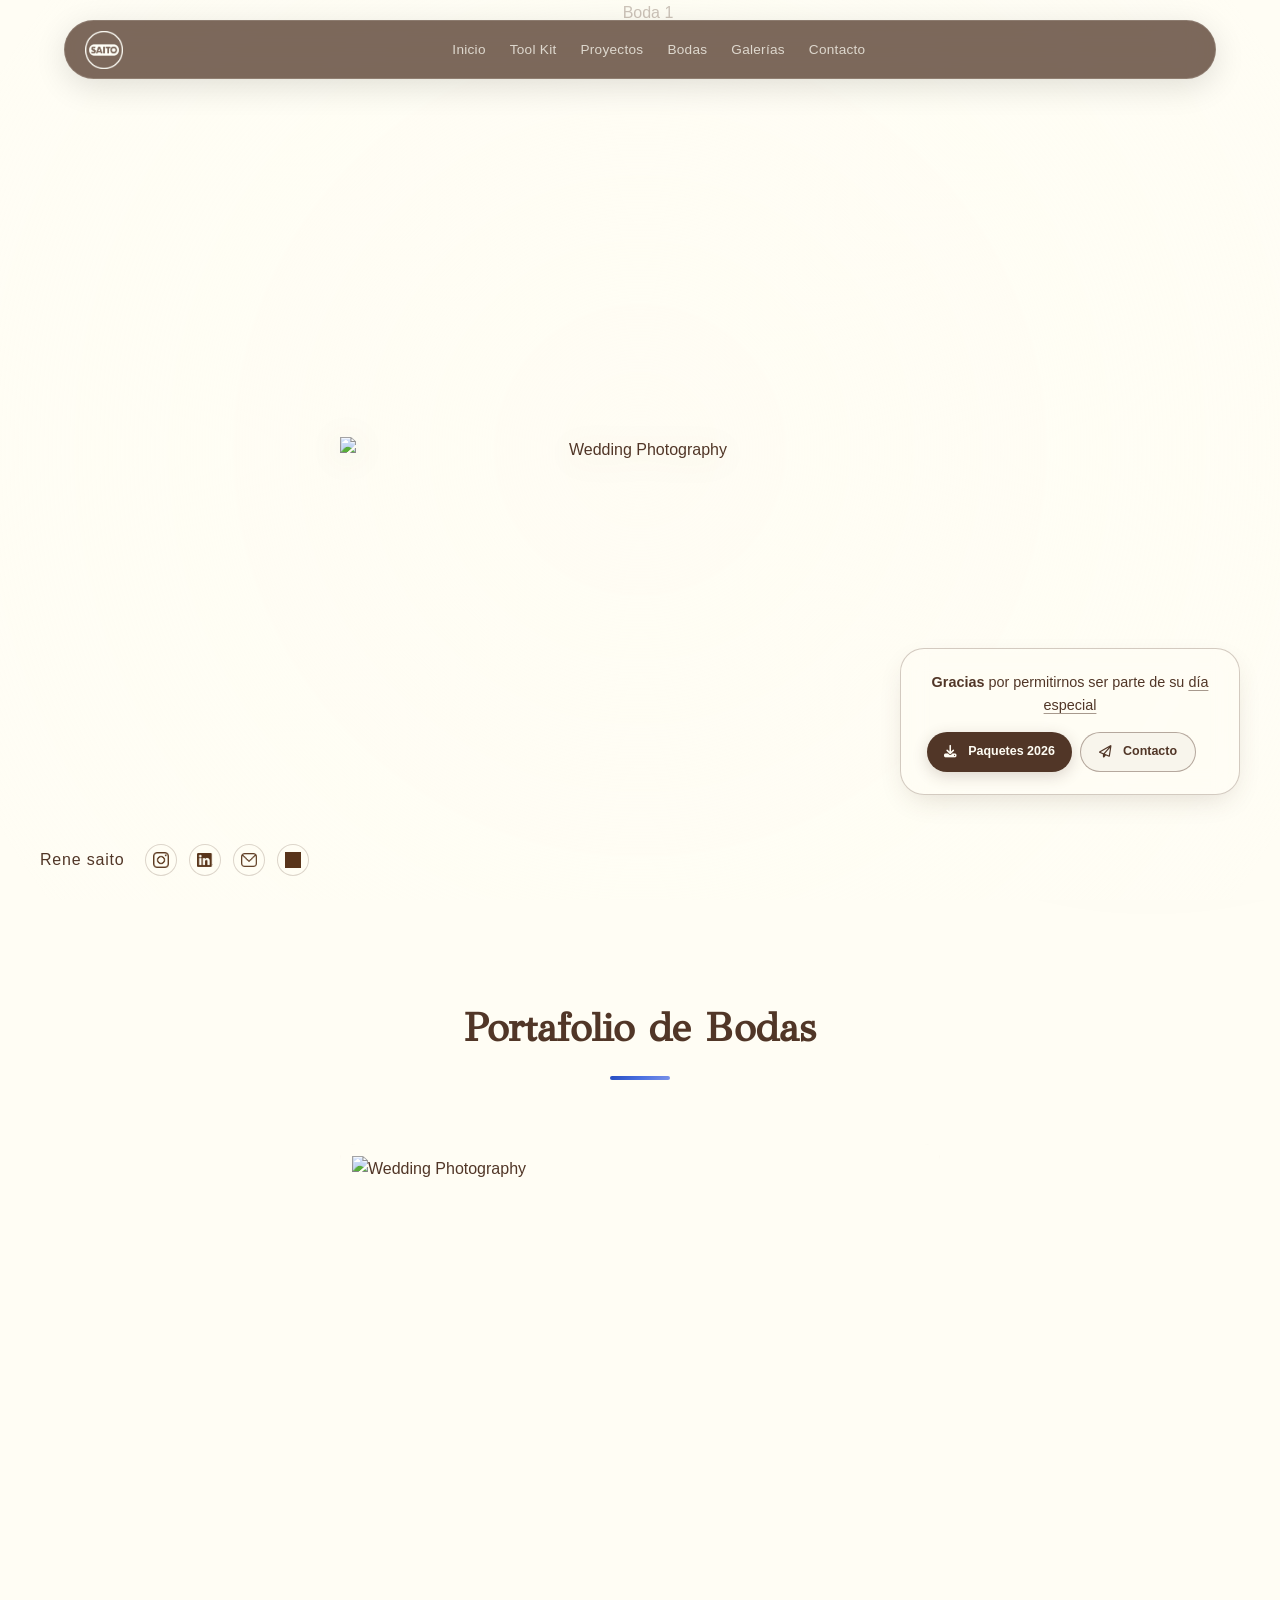
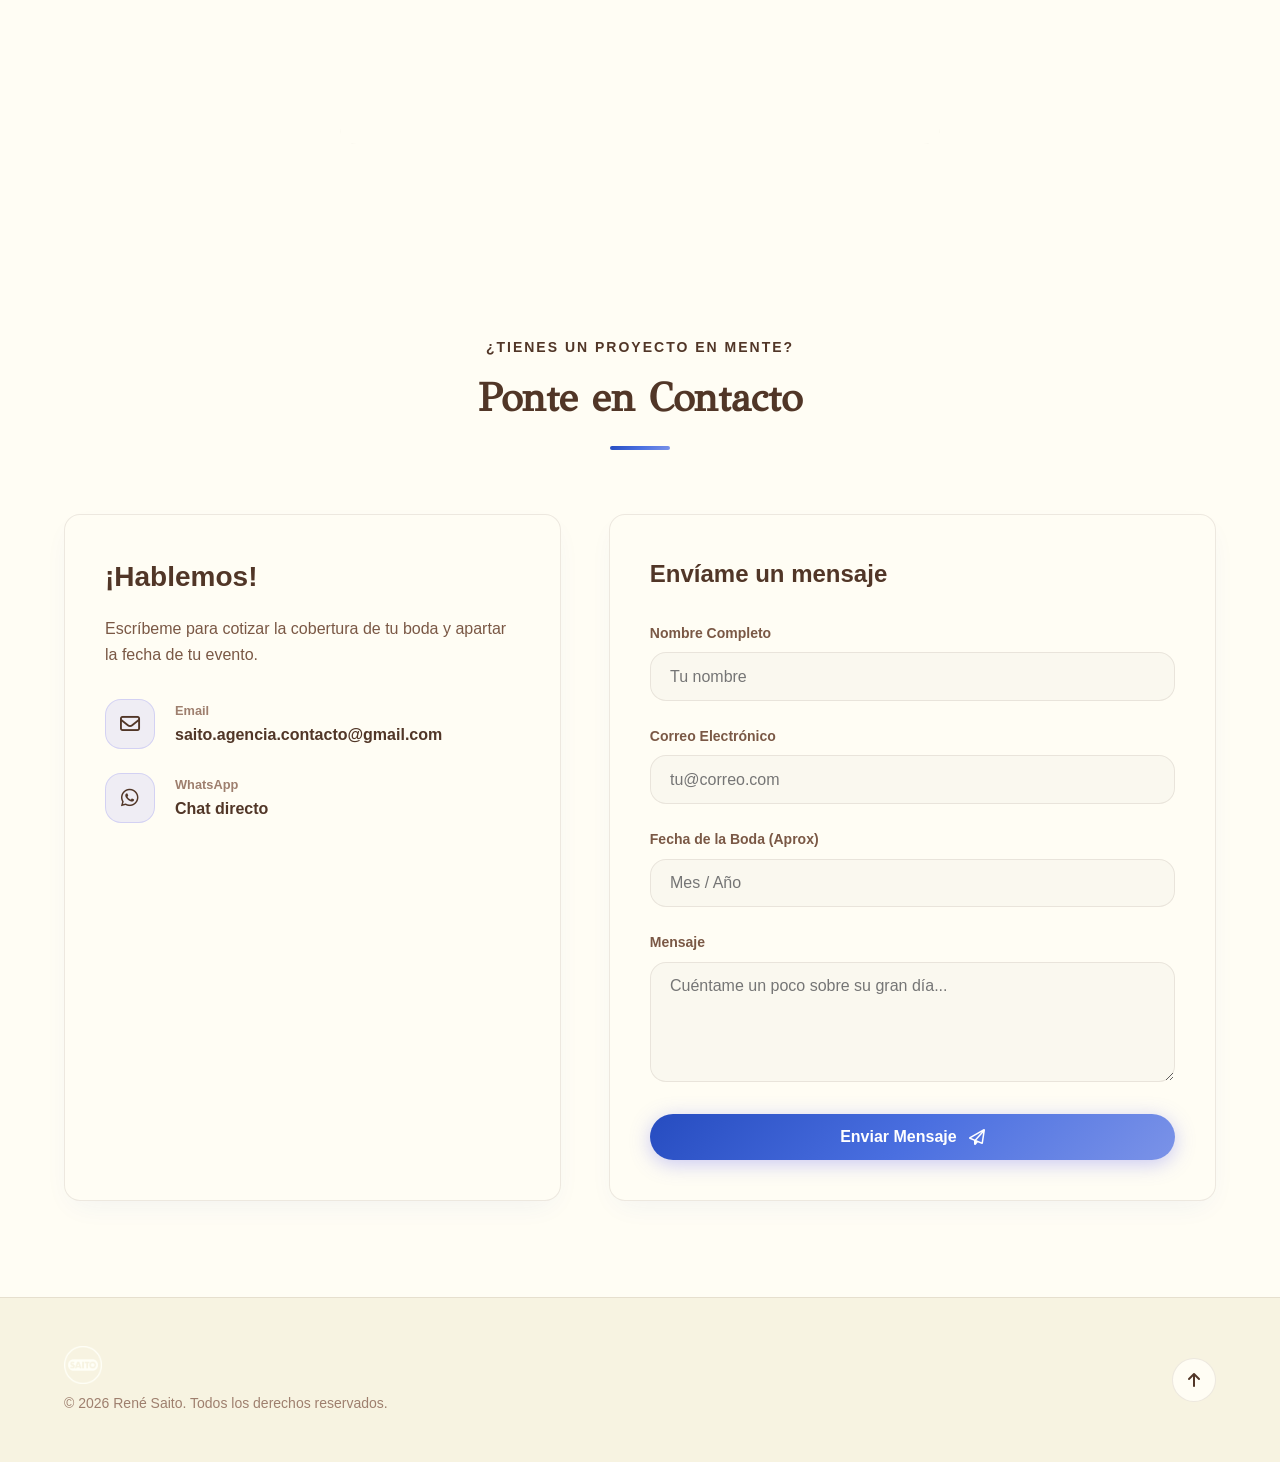
==== commit 34dd19b6: "hey" ====
--- a/bodas.html
+++ b/bodas.html
@@ -65,6 +65,21 @@
             <div class="hero-vignette"></div>
             <div class="hero-title-overlay">
                 <img src="assets/images/bodas/carrusel/titulo.webp" alt="Wedding Photography" class="hero-title-png">
+            </div>
+
+            <!-- Description Block (glassmorphism) -->
+            <div class="hero-description-block glass-block fade-in" id="hero-description">
+                <p><strong>Gracias</strong> por permitirnos ser parte de su <em>día especial</em></p>
+                <div class="hero-cta-buttons">
+                    <a href="assets/Paquetes Boda 2026.pdf" download target="_blank" class="btn btn-primary" id="paquetes-btn">
+                        <i class="fa-solid fa-download"></i>
+                        <span>Paquetes 2026</span>
+                    </a>
+                    <a href="#contacto" class="btn btn-secondary">
+                        <i class="fa-regular fa-paper-plane"></i>
+                        <span>Contacto</span>
+                    </a>
+                </div>
             </div>
 
             <!-- Hero Footer: Name + Socials -->
--- a/css/bodas.css
+++ b/css/bodas.css
@@ -217,3 +217,56 @@
     /* Apply filter to render images in chocolate color #513627 */
     filter: brightness(0) saturate(100%) invert(21%) sepia(21%) saturate(1476%) hue-rotate(343deg) brightness(93%) contrast(92%) !important;
 }
+
+/* Replicating the description block on the right with Bodas palette */
+.bodas-page .hero-description-block {
+    background: rgba(255, 253, 244, 0.4) !important; /* Cream glass with higher transparency */
+    border: 1px solid rgba(81, 54, 39, 0.25) !important;
+    box-shadow: 0 10px 30px -10px rgba(81, 54, 39, 0.2) !important;
+    backdrop-filter: blur(12px);
+    -webkit-backdrop-filter: blur(12px);
+}
+
+.bodas-page .hero-description-block p {
+    color: #513627 !important;
+    font-weight: 300;
+}
+
+.bodas-page .hero-description-block p strong {
+    font-weight: 700;
+    color: #513627 !important;
+}
+
+.bodas-page .hero-description-block p em {
+    font-style: normal;
+    text-decoration: underline;
+    text-underline-offset: 3px;
+    text-decoration-color: rgba(81, 54, 39, 0.5) !important;
+}
+
+.bodas-page .hero-description-block .btn-primary {
+    background: #513627 !important; /* Chocolate button */
+    color: #FFFDF4 !important; /* Cream text */
+    font-size: 0.78rem;
+    padding: 0.55rem 1.1rem;
+    box-shadow: 0 4px 15px rgba(81, 54, 39, 0.2) !important;
+    border: none;
+}
+
+.bodas-page .hero-description-block .btn-primary:hover {
+    background: #3d281d !important;
+    box-shadow: 0 6px 20px rgba(81, 54, 39, 0.3) !important;
+}
+
+.bodas-page .hero-description-block .btn-secondary {
+    border: 1px solid rgba(81, 54, 39, 0.4) !important;
+    color: #513627 !important;
+    font-size: 0.78rem;
+    padding: 0.55rem 1.1rem;
+    background: rgba(81, 54, 39, 0.04) !important;
+}
+
+.bodas-page .hero-description-block .btn-secondary:hover {
+    background: rgba(81, 54, 39, 0.1) !important;
+    border-color: #513627 !important;
+}
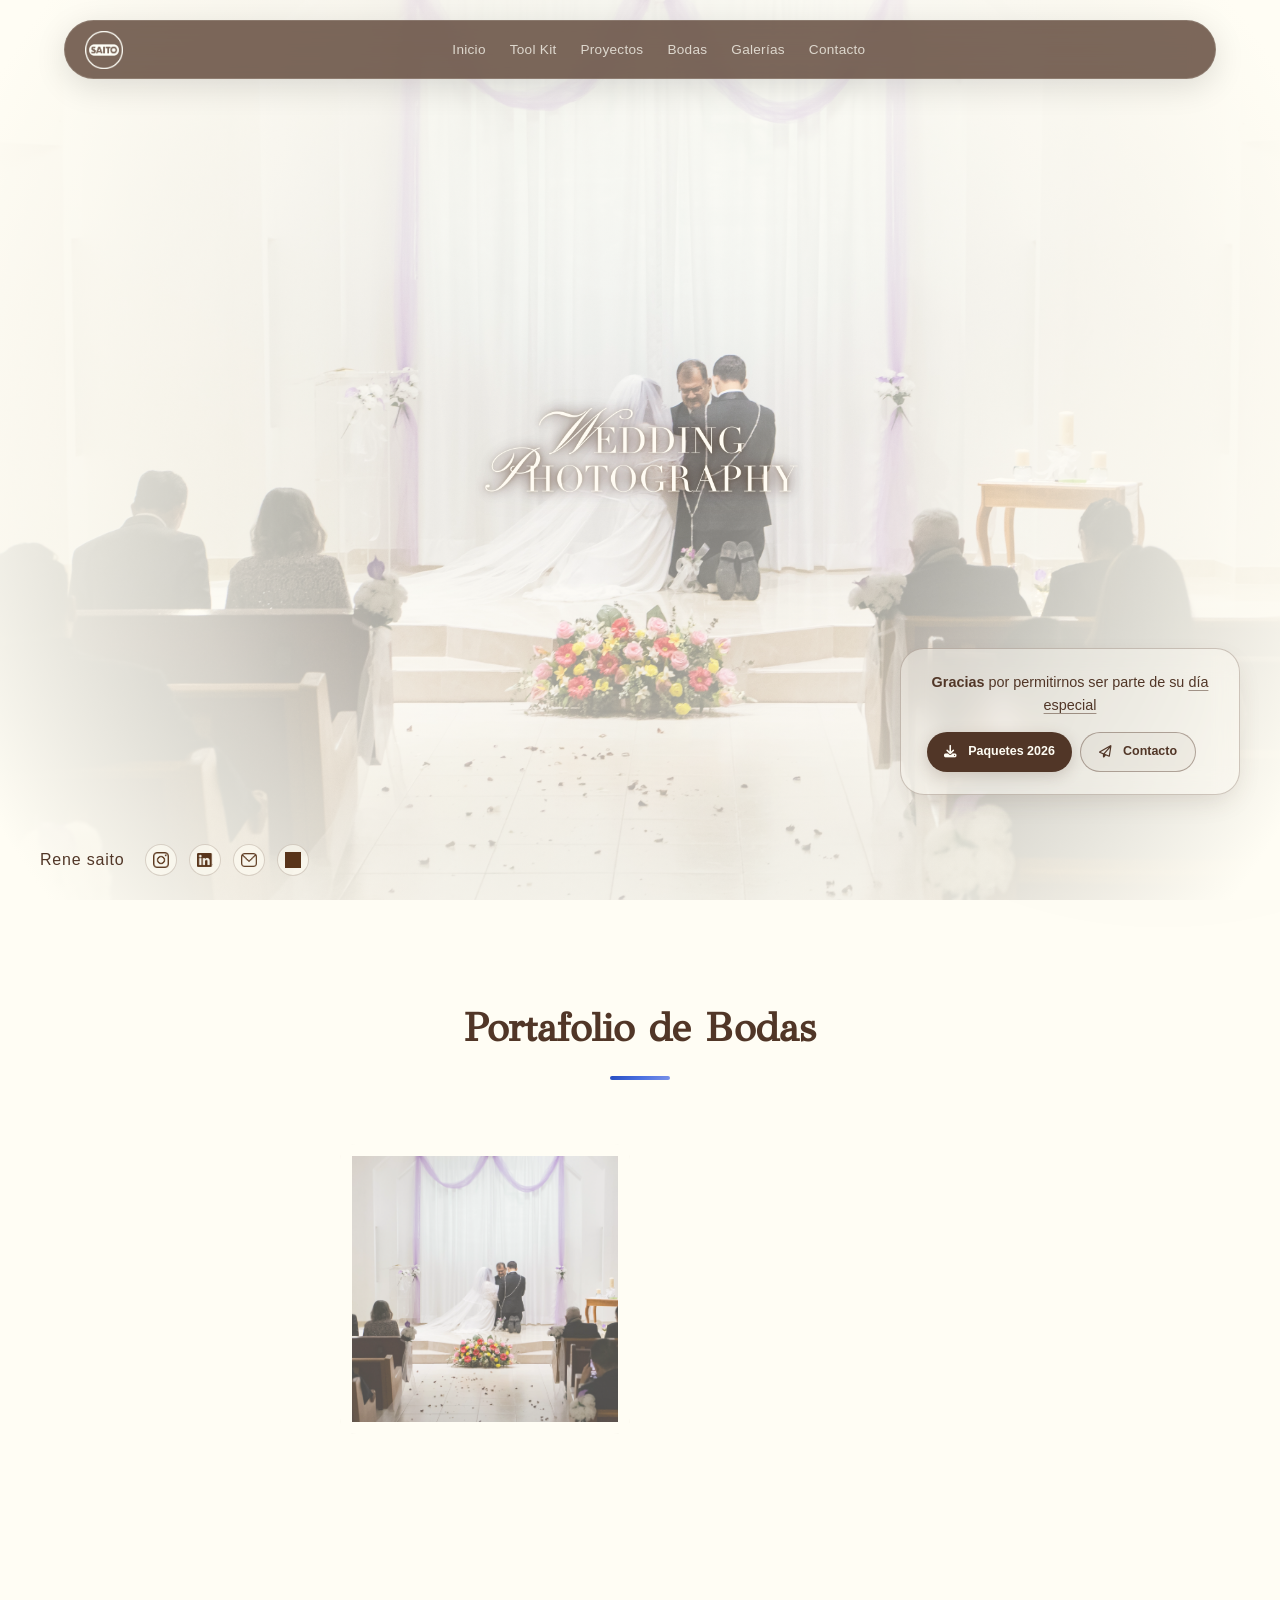
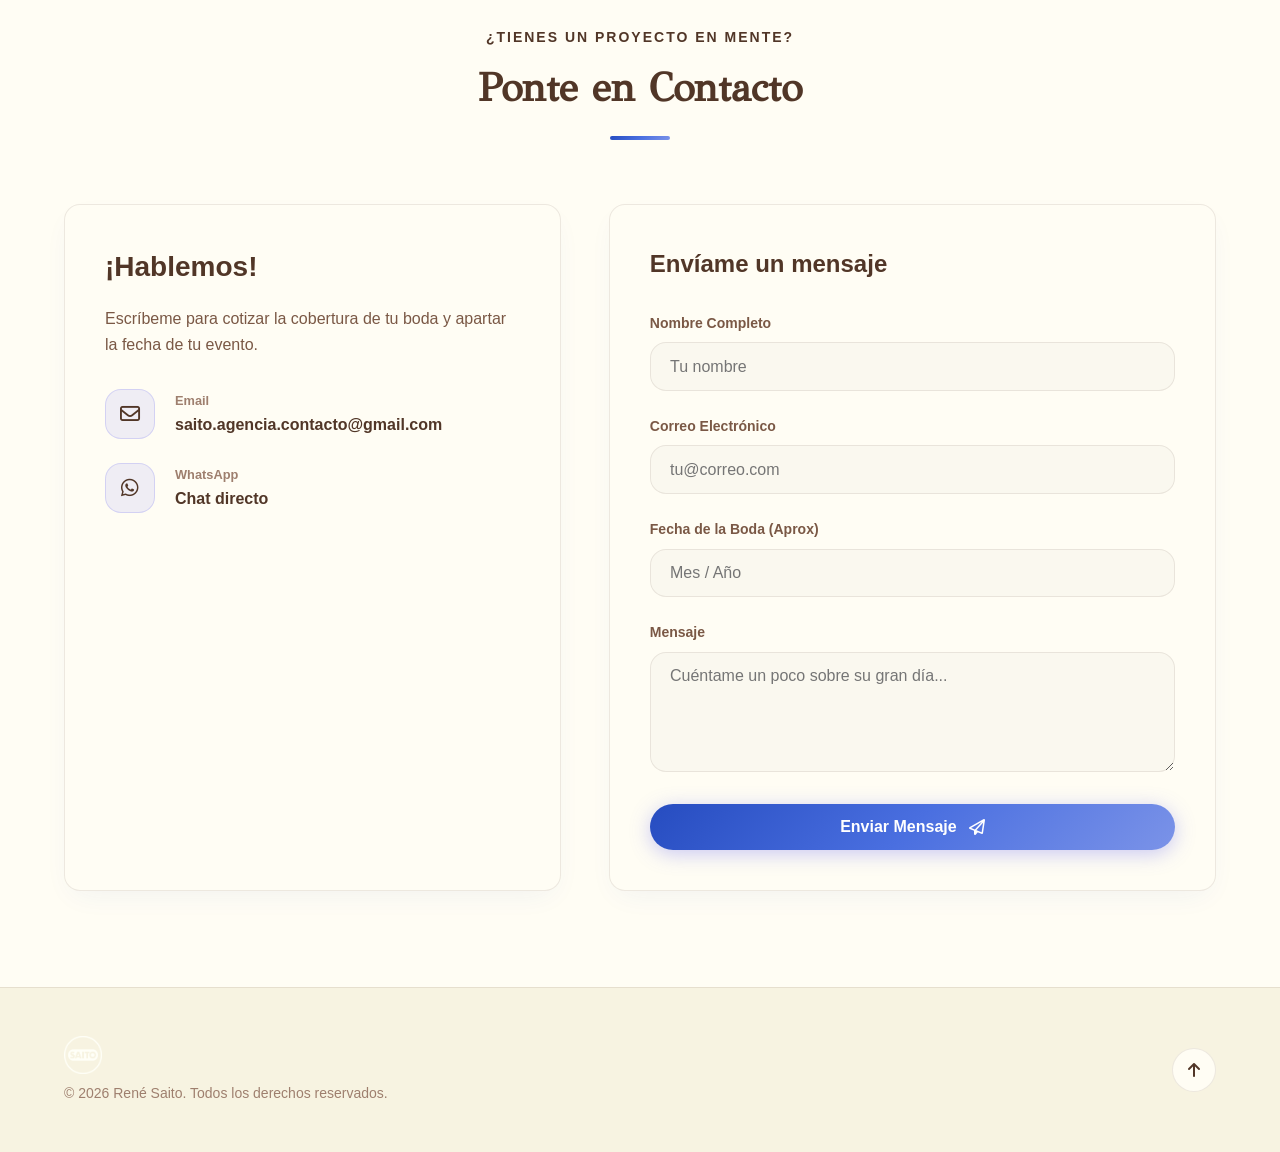
==== commit 670bb28f: "correcccion boda" ====
--- a/bodas.html
+++ b/bodas.html
@@ -56,15 +56,15 @@
         <!-- Hero Section -->
         <section class="hero-bodas section" id="hero">
             <div class="hero-carousel">
-                <img src="assets/images/bodas/carrusel/carrusel 1.webp" class="hero-slide active" alt="Boda 1">
-                <img src="assets/images/bodas/carrusel/carrusel 2.webp" class="hero-slide" alt="Boda 2">
-                <img src="assets/images/bodas/carrusel/carrusel 3.webp" class="hero-slide" alt="Boda 3">
-                <img src="assets/images/bodas/carrusel/carrusel 4.webp" class="hero-slide" alt="Boda 4">
-                <img src="assets/images/bodas/carrusel/carrusel 5.webp" class="hero-slide" alt="Boda 5">
+                <img src="assets/images/Bodas/carrusel/carrusel 1.webp" class="hero-slide active" alt="Boda 1">
+                <img src="assets/images/Bodas/carrusel/carrusel 2.webp" class="hero-slide" alt="Boda 2">
+                <img src="assets/images/Bodas/carrusel/carrusel 3.webp" class="hero-slide" alt="Boda 3">
+                <img src="assets/images/Bodas/carrusel/carrusel 4.webp" class="hero-slide" alt="Boda 4">
+                <img src="assets/images/Bodas/carrusel/carrusel 5.webp" class="hero-slide" alt="Boda 5">
             </div>
             <div class="hero-vignette"></div>
             <div class="hero-title-overlay">
-                <img src="assets/images/bodas/carrusel/titulo.webp" alt="Wedding Photography" class="hero-title-png">
+                <img src="assets/images/Bodas/carrusel/titulo.webp" alt="Wedding Photography" class="hero-title-png">
             </div>
 
             <!-- Description Block (glassmorphism) -->
@@ -112,7 +112,7 @@
                     <div class="section-line"></div>
                 </div>
 
-                <div class="projects-grid" id="bodas-grid">
+                <div class="gallery-grid" id="bodas-grid">
                     <!-- Dynamic Projects injected by JS -->
                 </div>
             </div>
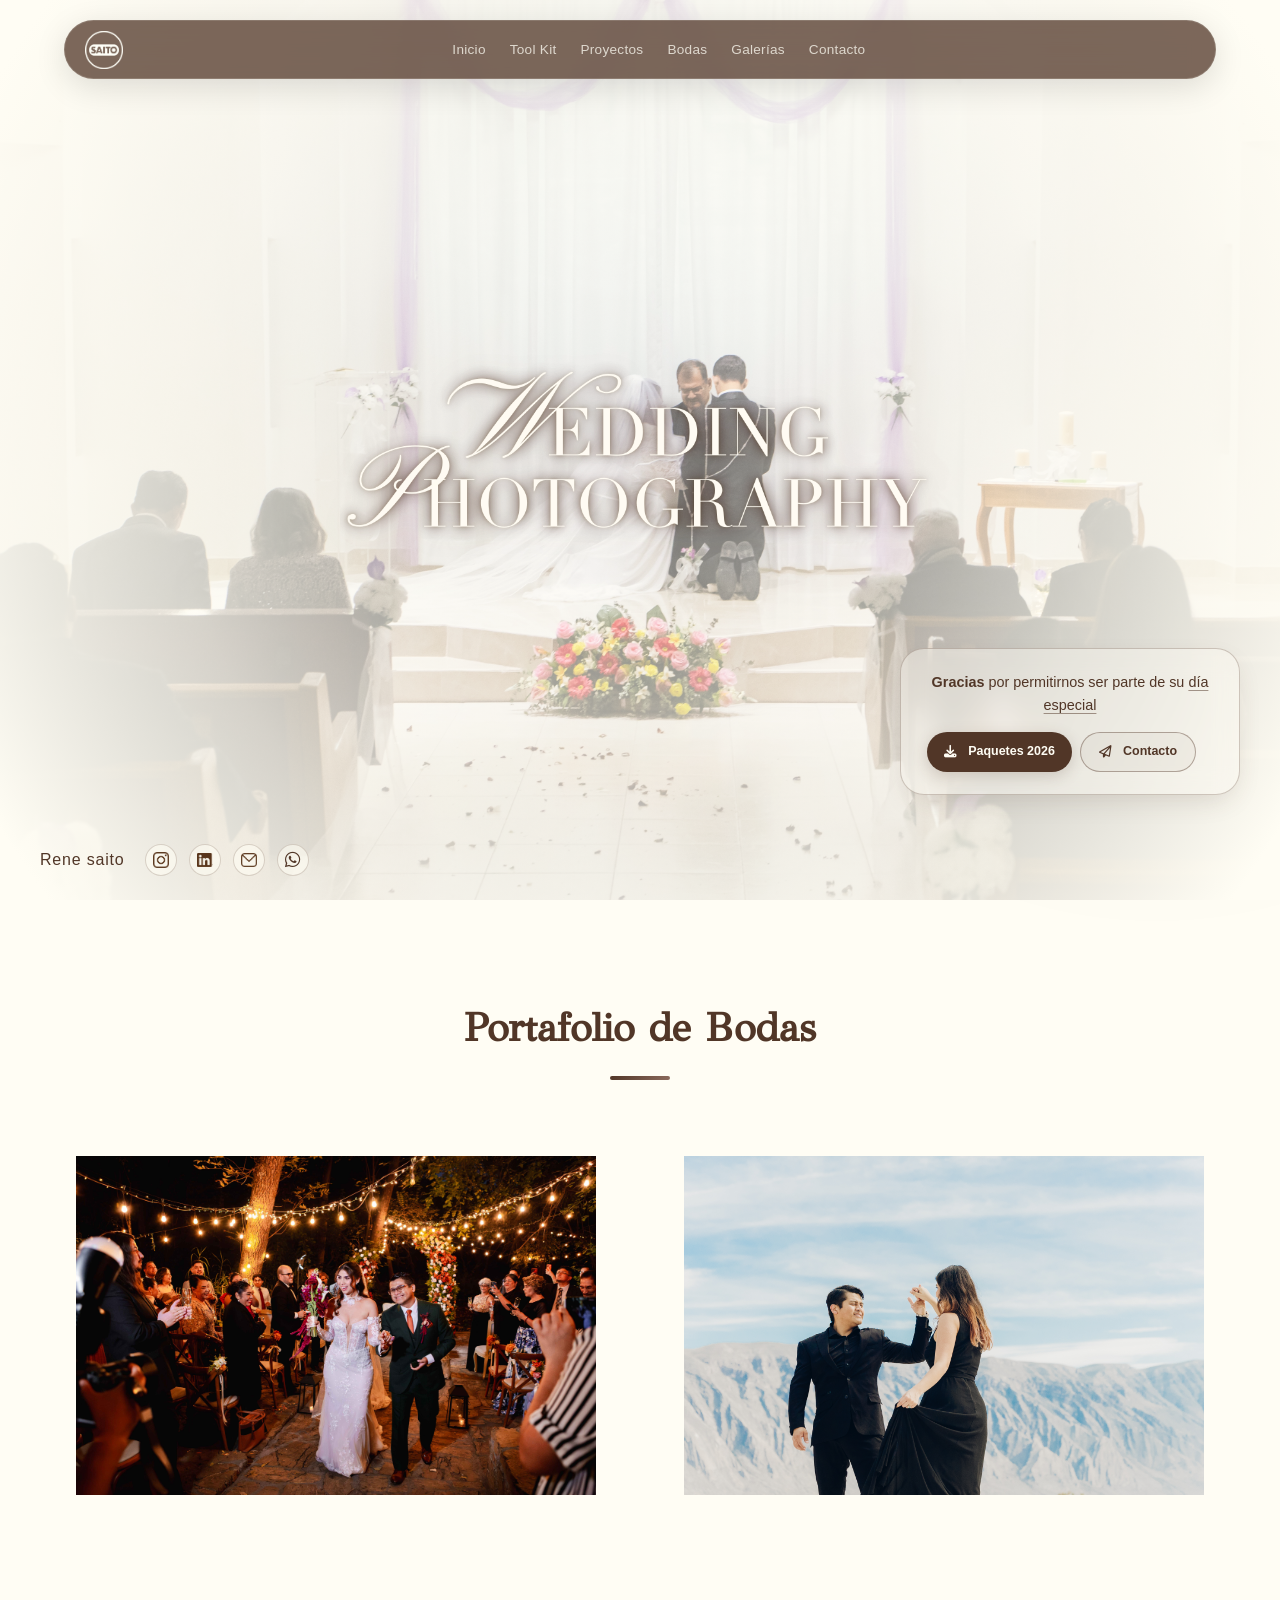
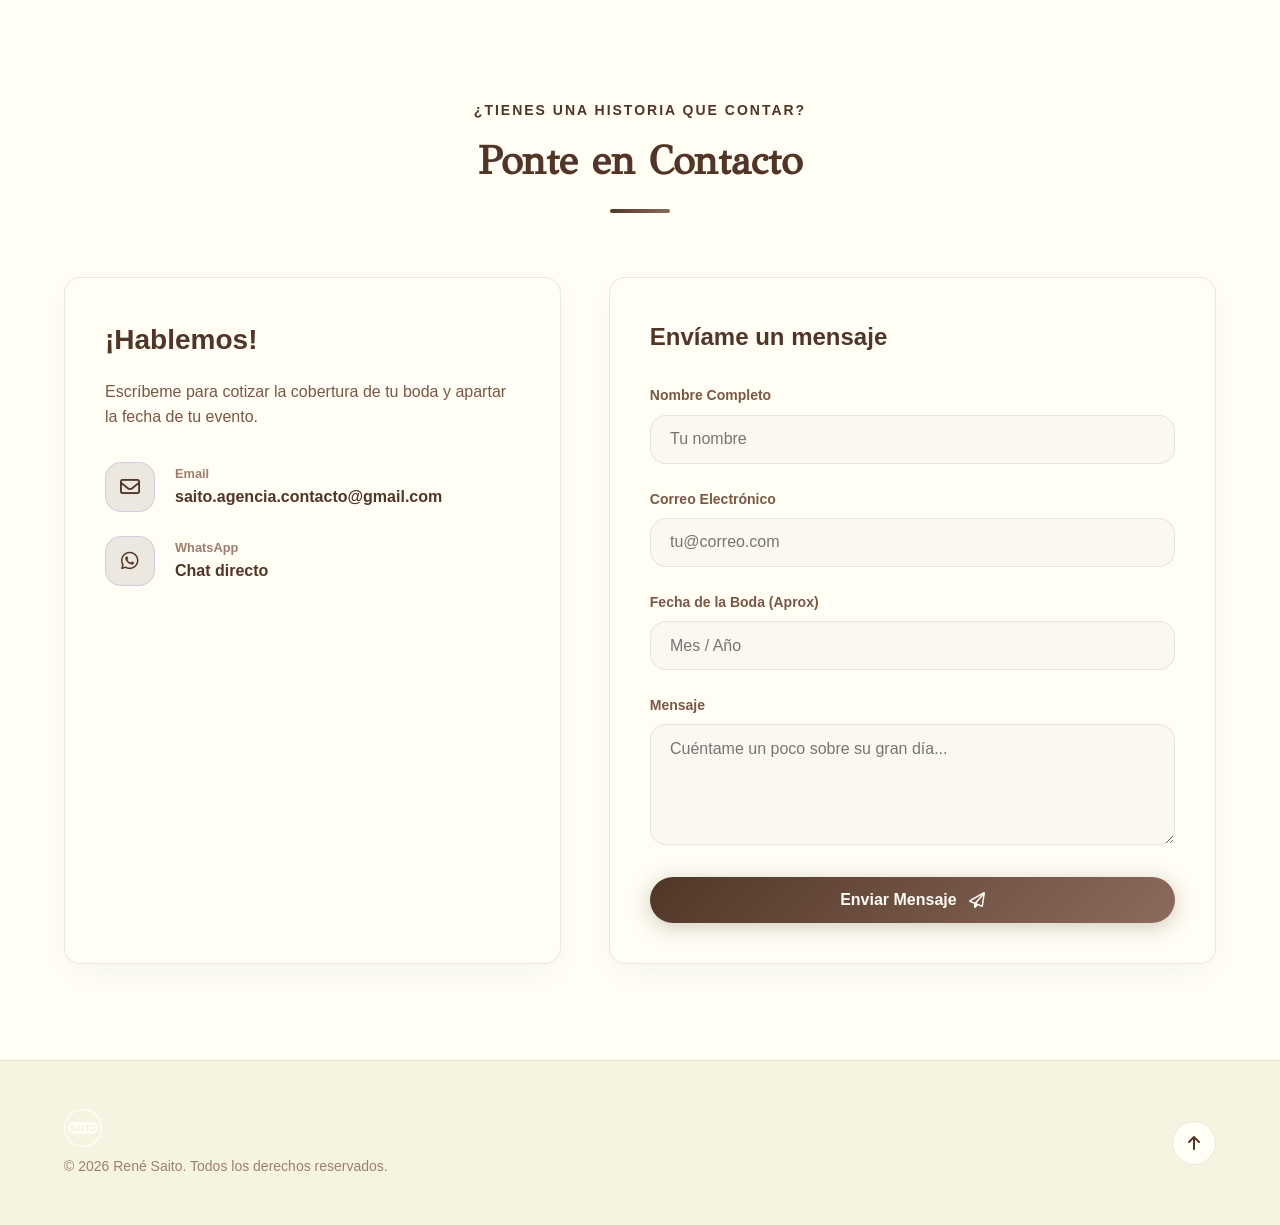
==== commit 88e9ff1f: "hoola" ====
--- a/bodas.html
+++ b/bodas.html
@@ -98,7 +98,7 @@
                         <img src="assets/images/Correo.png" alt="Correo">
                     </a>
                     <a href="https://wa.me/qr/AIB3PY3H74K6I1" target="_blank" rel="noopener" aria-label="WhatsApp" class="hero-social-link">
-                        <img src="assets/images/whatsapp.webp" alt="WhatsApp">
+                        <i class="fa-brands fa-whatsapp"></i>
                     </a>
                 </div>
             </div>
@@ -122,7 +122,7 @@
         <section class="section contacto" id="contacto">
             <div class="container">
                 <div class="section-header center">
-                    <span class="section-subtitle">¿Tienes un proyecto en mente?</span>
+                    <span class="section-subtitle">¿Tienes una historia que contar?</span>
                     <h2 class="section-title" style="font-family: var(--font-subheading);">Ponte en Contacto</h2>
                     <div class="section-line"></div>
                 </div>
--- a/css/style.css
+++ b/css/style.css
@@ -800,9 +800,24 @@
     object-fit: contain;
 }
 
+.hero-social-link i {
+    font-size: 1.1rem;
+    color: var(--text-muted);
+    transition: color var(--transition-fast), transform var(--transition-fast);
+}
+
+.hero-social-link:hover i {
+    color: var(--primary) !important;
+    transform: scale(1.1);
+}
+
 /* Light mode: invert social icons so white icons show on light bg */
 [data-theme="light"] .hero-social-link img {
     filter: brightness(0) saturate(100%) invert(24%) sepia(95%) saturate(1764%) hue-rotate(221deg) brightness(87%) contrast(92%);
+}
+
+[data-theme="light"] .hero-social-link i {
+    color: var(--primary) !important;
 }
 
 
@@ -2414,4 +2429,11 @@
     max-width: 90vw;
     max-height: 90vh;
     object-fit: contain;
+}
+
+/* Custom override for Weddings CTA button on home page to hover to brown */
+.photography-cta .btn-secondary:hover {
+    border-color: #513627 !important;
+    background: rgba(81, 54, 39, 0.1) !important;
+    color: #513627 !important;
 }
--- a/css/bodas.css
+++ b/css/bodas.css
@@ -27,7 +27,7 @@
     --secondary: #8c6b5d;
     --border-color: rgba(81, 54, 39, 0.1);
     --border-hover: rgba(81, 54, 39, 0.35);
-    
+
     background-color: var(--bg-primary);
     color: var(--text-primary);
 }
@@ -84,7 +84,7 @@
     width: 100%;
     height: 100%;
     /* Soft white/cream vignette as in the user's preview */
-    background: radial-gradient(circle, rgba(255,253,244,0.15) 0%, rgba(255,253,244,0.75) 60%, rgba(255,253,244,1) 95%);
+    background: radial-gradient(circle, rgba(255, 253, 244, 0.15) 0%, rgba(255, 253, 244, 0.75) 60%, rgba(255, 253, 244, 1) 95%);
     z-index: 3;
     pointer-events: none;
 }
@@ -114,6 +114,7 @@
         opacity: 0;
         transform: scale(0.95);
     }
+
     to {
         opacity: 1;
         transform: scale(1);
@@ -121,12 +122,14 @@
 }
 
 .bodas-page .logo-img {
-    filter: brightness(0) saturate(100%) invert(98%) sepia(3%) saturate(1312%) hue-rotate(314deg) brightness(105%) contrast(100%); /* #FFFDF4 */
+    filter: brightness(0) saturate(100%) invert(98%) sepia(3%) saturate(1312%) hue-rotate(314deg) brightness(105%) contrast(100%);
+    /* #FFFDF4 */
 }
 
 /* Header and Navigation Bar Overrides for Dark Identity */
 .bodas-page .nav-bar-glass {
-    background: rgba(81, 54, 39, 0.75) !important; /* #513627 with transparency */
+    background: rgba(81, 54, 39, 0.75) !important;
+    /* #513627 with transparency */
     border-bottom: 1px solid rgba(255, 253, 244, 0.15) !important;
     backdrop-filter: blur(12px);
     -webkit-backdrop-filter: blur(12px);
@@ -150,14 +153,31 @@
 }
 
 
-/* Frame and Carousel style for project card */
+/* Remove rounded corners only from photos, cards, frames and modal galleries (buttons and inputs remain rounded) */
+.bodas-page .gallery-item,
+.bodas-page .framed-card,
+.bodas-page .gallery-img-wrapper,
+.bodas-page .cover-carousel,
+.bodas-page .carousel-slide,
+.bodas-page .gallery-item img,
+.bodas-page .design-grid-item,
+.bodas-page .design-grid-item img,
+.bodas-page .modal-content,
+.bodas-page .design-carousel-img,
+.bodas-page .modal-body img,
+.bodas-page .modal-body .design-carousel-wrapper {
+    border-radius: 0 !important;
+}
+
 .framed-card .gallery-img-wrapper {
     border: 12px solid #FFFDF4;
-    border-radius: 4px;
+    border-radius: 0 !important;
     box-shadow: 0 8px 30px rgba(81, 54, 39, 0.15);
     background-color: #FFFDF4;
     overflow: hidden;
     transition: transform var(--transition-normal), box-shadow var(--transition-normal);
+    aspect-ratio: 3/2 !important;
+    /* Force a rectangular landscape aspect ratio */
 }
 
 .framed-card:hover .gallery-img-wrapper {
@@ -169,7 +189,8 @@
     position: relative;
     width: 100%;
     height: 100%;
-    aspect-ratio: 4/5; /* Standard crop for wedding photography */
+    aspect-ratio: 3/2 !important;
+    /* Match the wrapper ratio */
     overflow: hidden;
 }
 
@@ -190,25 +211,40 @@
     z-index: 2;
 }
 
-/* Ensure bodas grid looks elegant */
+/* Ensure bodas grid looks elegant and spacious for 2 projects on desktop */
 #bodas-grid {
-    max-width: 600px;
+    display: grid !important;
+    grid-template-columns: repeat(2, 1fr) !important;
+    gap: 4rem !important;
+    max-width: 1300px !important;
+    width: 100% !important;
     margin: 0 auto;
+}
+
+@media (max-width: 768px) {
+    #bodas-grid {
+        grid-template-columns: 1fr !important;
+        gap: 2rem !important;
+        max-width: 480px !important;
+    }
 }
 
 /* Replicating the fixed social buttons on the left with Bodas palette */
 .bodas-page .hero-author-name {
-    color: var(--text-primary) !important; /* #513627 */
+    color: var(--text-primary) !important;
+    /* #513627 */
     font-weight: 400;
 }
 
 .bodas-page .hero-social-link {
     border: 1px solid rgba(81, 54, 39, 0.2) !important;
-    background: rgba(255, 253, 244, 0.6) !important; /* Cream semi-transparent */
+    background: rgba(255, 253, 244, 0.6) !important;
+    /* Cream semi-transparent */
 }
 
 .bodas-page .hero-social-link:hover {
-    border-color: var(--primary) !important; /* #513627 */
+    border-color: var(--primary) !important;
+    /* #513627 */
     background: rgba(81, 54, 39, 0.1) !important;
     transform: translateY(-2px);
 }
@@ -218,9 +254,18 @@
     filter: brightness(0) saturate(100%) invert(21%) sepia(21%) saturate(1476%) hue-rotate(343deg) brightness(93%) contrast(92%) !important;
 }
 
+.bodas-page .hero-social-link i {
+    color: #513627 !important;
+}
+
+.bodas-page .hero-social-link:hover i {
+    color: #513627 !important;
+}
+
 /* Replicating the description block on the right with Bodas palette */
 .bodas-page .hero-description-block {
-    background: rgba(255, 253, 244, 0.4) !important; /* Cream glass with higher transparency */
+    background: rgba(255, 253, 244, 0.4) !important;
+    /* Cream glass with higher transparency */
     border: 1px solid rgba(81, 54, 39, 0.25) !important;
     box-shadow: 0 10px 30px -10px rgba(81, 54, 39, 0.2) !important;
     backdrop-filter: blur(12px);
@@ -245,8 +290,10 @@
 }
 
 .bodas-page .hero-description-block .btn-primary {
-    background: #513627 !important; /* Chocolate button */
-    color: #FFFDF4 !important; /* Cream text */
+    background: #513627 !important;
+    /* Chocolate button */
+    color: #FFFDF4 !important;
+    /* Cream text */
     font-size: 0.78rem;
     padding: 0.55rem 1.1rem;
     box-shadow: 0 4px 15px rgba(81, 54, 39, 0.2) !important;
@@ -270,3 +317,165 @@
     background: rgba(81, 54, 39, 0.1) !important;
     border-color: #513627 !important;
 }
+
+/* Responsive adjustments for smaller screens */
+@media (max-width: 992px) {
+    .hero-bodas {
+        height: 100vh !important;
+        min-height: 580px;
+        padding: 6.5rem 1.25rem 1.5rem !important;
+        display: flex;
+        flex-direction: column;
+        justify-content: space-between !important;
+        align-items: center;
+    }
+
+    .hero-title-overlay {
+        width: 85% !important;
+        max-width: 480px;
+        flex-shrink: 0;
+        margin: auto 0 !important;
+        /* Centers the title overlay vertically in the remaining space */
+    }
+
+    .hero-description-block {
+        position: relative !important;
+        margin: 0 auto !important;
+        margin-bottom: 1rem !important;
+        width: 100% !important;
+        max-width: 480px !important;
+        flex-shrink: 0;
+    }
+
+    .bodas-page .hero-footer {
+        margin-top: 0.5rem !important;
+        margin-bottom: 0 !important;
+        width: 100% !important;
+        display: flex;
+        flex-direction: column;
+        align-items: center;
+        gap: 0.5rem !important;
+    }
+
+    .bodas-page .nav-menu {
+        background: rgba(81, 54, 39, 0.85) !important;
+        /* Dark brown with transparency for mobile drawer */
+        border-left: 1px solid rgba(255, 253, 244, 0.15) !important;
+        box-shadow: -8px 0 40px rgba(81, 54, 39, 0.25) !important;
+    }
+}
+
+@media (max-width: 480px) {
+    .hero-bodas {
+        padding: 6rem 0.75rem 1rem !important;
+        min-height: 560px;
+    }
+
+    .hero-title-overlay {
+        width: 95% !important;
+        max-width: 320px;
+    }
+}
+
+/* Remove rounded corners from modal design gallery in bodas page */
+.bodas-page .modal-content,
+.bodas-page .design-carousel-img,
+.bodas-page .modal-body img,
+.bodas-page .modal-body .design-carousel-wrapper {
+    border-radius: 0 !important;
+}
+
+/* Album/Grid layout for the project modal on Bodas page - Masonry columns */
+.bodas-page .design-photo-grid {
+    column-count: 3;
+    column-gap: 1.5rem;
+    margin-top: 1rem;
+    margin-bottom: 2rem;
+    width: 100%;
+}
+
+.bodas-page .design-grid-item {
+    break-inside: avoid;
+    margin-bottom: 1.5rem;
+    overflow: hidden;
+    cursor: pointer;
+    box-shadow: 0 4px 15px rgba(81, 54, 39, 0.05);
+    transition: transform var(--transition-fast), box-shadow var(--transition-fast);
+    border: 1px solid rgba(81, 54, 39, 0.15);
+    border-radius: 0 !important;
+    display: block;
+}
+
+.bodas-page .design-grid-item:hover {
+    transform: translateY(-3px);
+    box-shadow: 0 8px 25px rgba(81, 54, 39, 0.15);
+}
+
+.bodas-page .design-grid-item img {
+    width: 100%;
+    height: auto;
+    object-fit: contain;
+    /* Retain original proportions */
+    display: block;
+    border-radius: 0 !important;
+}
+
+@media (max-width: 768px) {
+    .bodas-page .design-photo-grid {
+        column-count: 2;
+        column-gap: 1rem;
+    }
+
+    .bodas-page .design-grid-item {
+        margin-bottom: 1rem;
+    }
+}
+
+/* ==========================================================================
+   COLOR OVERRIDES: Brown brand identity instead of blue tones
+   ========================================================================== */
+
+/* Divider line below section titles */
+.bodas-page .section-line {
+    background: linear-gradient(135deg, #513627 0%, #8c6b5d 100%) !important;
+}
+
+/* Primary buttons and submit buttons */
+.bodas-page .btn-primary,
+.bodas-page #submit-btn {
+    background: linear-gradient(135deg, #513627 0%, #8c6b5d 100%) !important;
+    color: #FFFDF4 !important;
+    border: none !important;
+    box-shadow: 0 4px 20px rgba(81, 54, 39, 0.25) !important;
+}
+
+.bodas-page .btn-primary:hover,
+.bodas-page #submit-btn:hover {
+    background: linear-gradient(135deg, #674633 0%, #a37f70 100%) !important;
+    box-shadow: 0 6px 25px rgba(81, 54, 39, 0.4) !important;
+    transform: translateY(-2px) !important;
+}
+
+/* Outline buttons (if any) */
+.bodas-page .btn-outline {
+    border: 1px solid #513627 !important;
+    color: #513627 !important;
+}
+
+.bodas-page .btn-outline:hover {
+    background: #513627 !important;
+    color: #FFFDF4 !important;
+}
+
+/* Form input focus border and ring highlight */
+.bodas-page input:focus,
+.bodas-page textarea:focus {
+    border-color: #513627 !important;
+    box-shadow: 0 0 0 3px rgba(81, 54, 39, 0.15) !important;
+}
+
+/* Contact info card icon boxes */
+.bodas-page .contact-detail-item .icon-box {
+    background: rgba(81, 54, 39, 0.1) !important;
+    color: #513627 !important;
+}
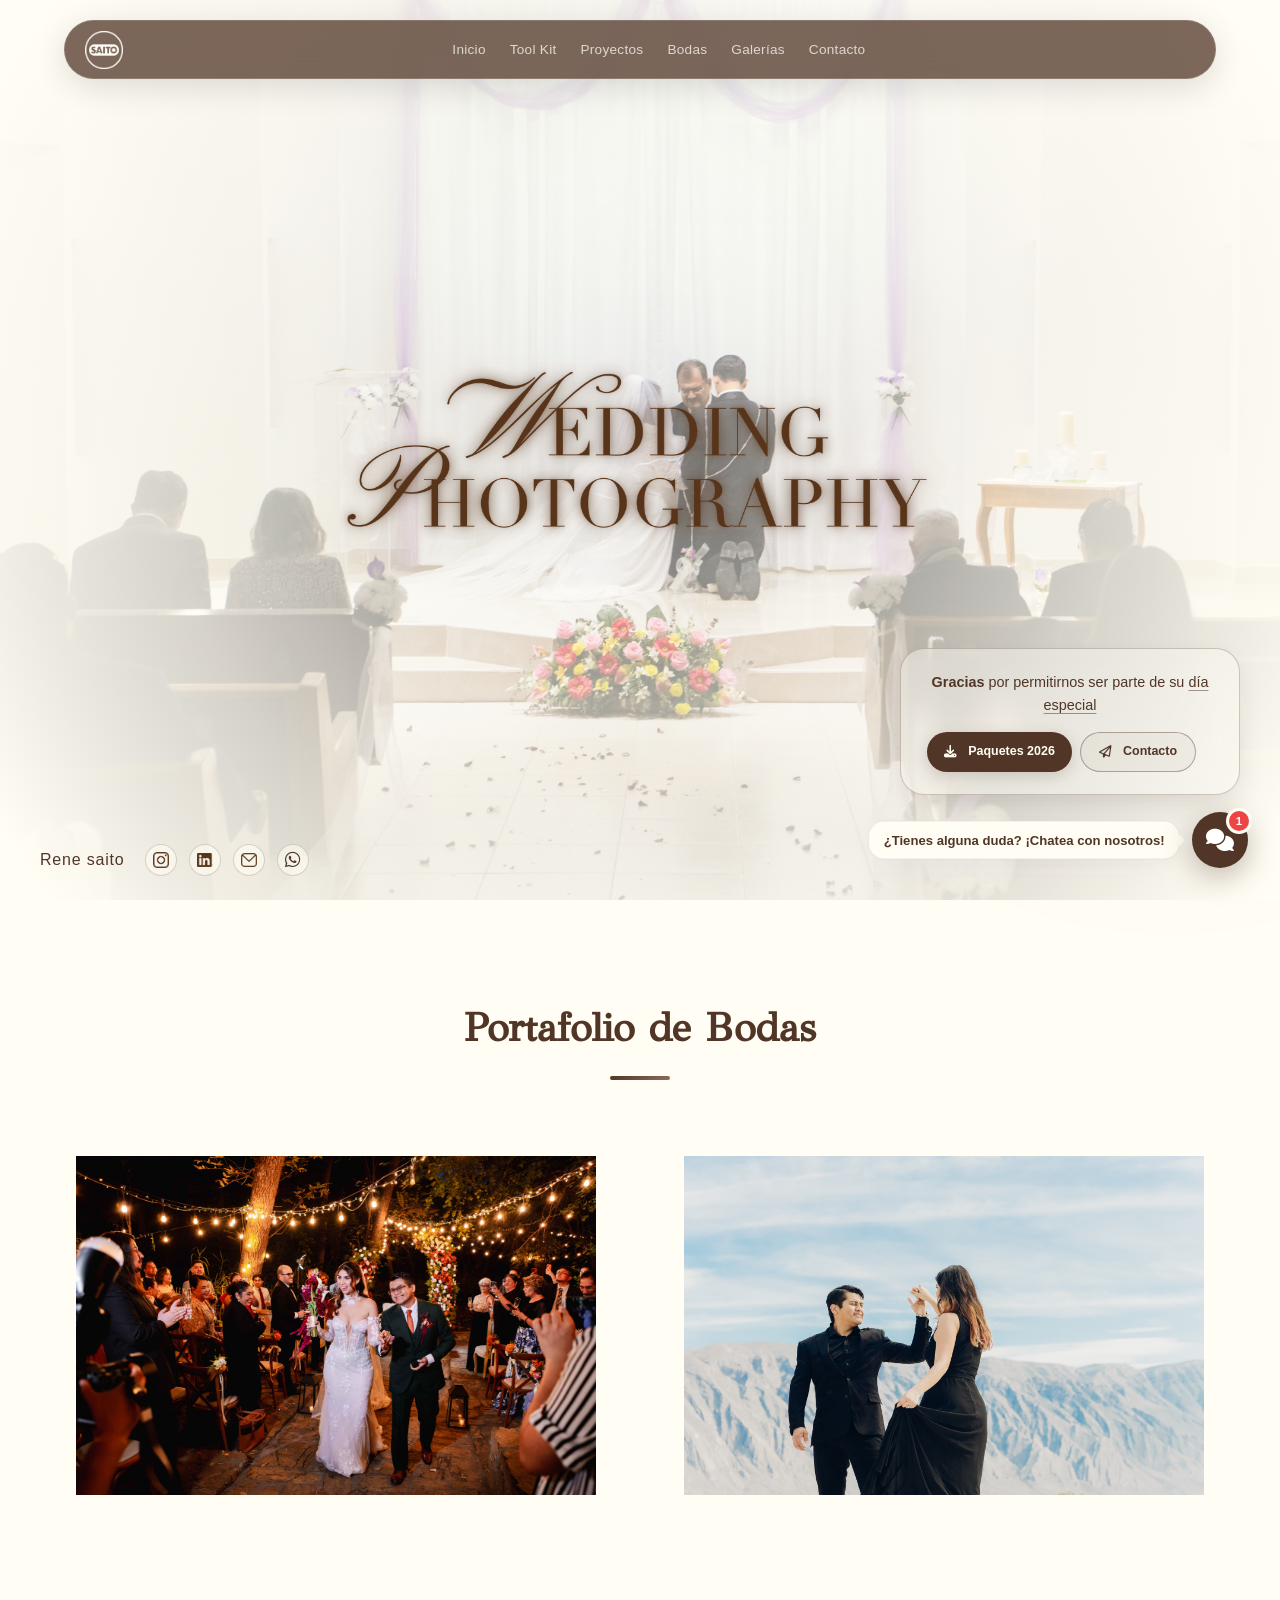
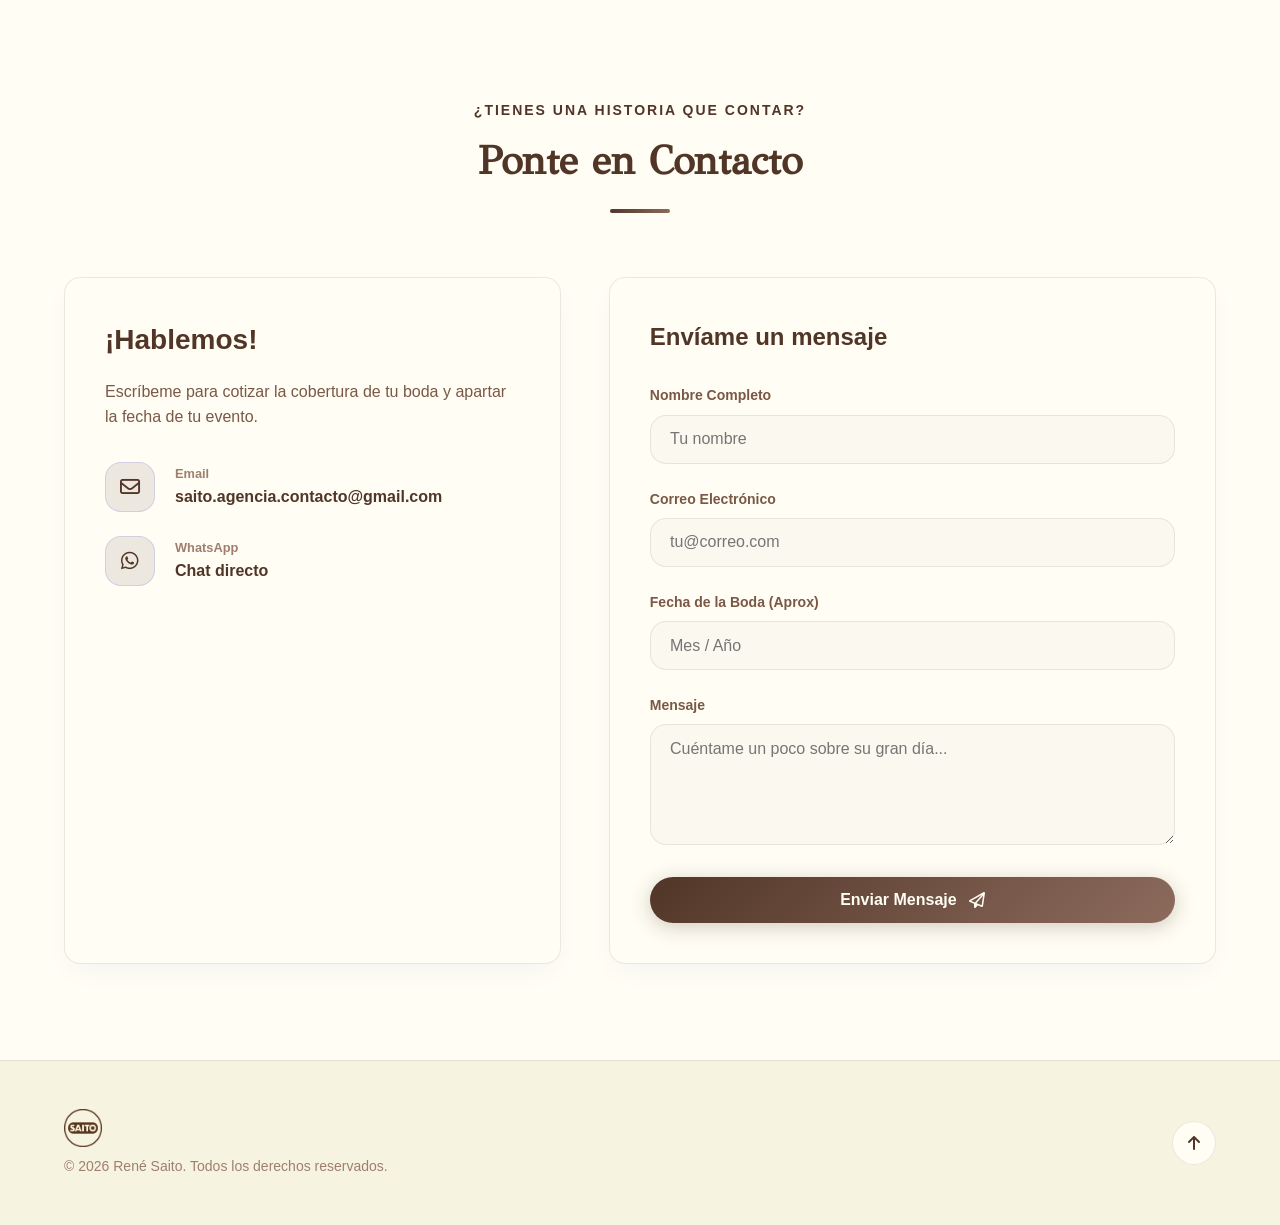
==== commit 5d194f3c: "f" ====
--- a/bodas.html
+++ b/bodas.html
@@ -13,6 +13,7 @@
     <!-- Custom CSS -->
     <link rel="stylesheet" href="css/style.css">
     <link rel="stylesheet" href="css/bodas.css">
+    <link rel="stylesheet" href="css/chatbot.css">
 </head>
 
 <body class="bodas-page" data-theme="light">
@@ -230,6 +231,7 @@
     <!-- JavaScript Files -->
     <script src="js/projects.js"></script>
     <script src="js/main.js"></script>
+    <script src="js/chatbot.js"></script>
     <button class="scroll-top-btn" id="scroll-top-btn" aria-label="volver al inicio">
         <i class="fa-solid fa-arrow-up"></i>
     </button>
--- a/css/style.css
+++ b/css/style.css
@@ -2186,8 +2186,8 @@
    ========================================================================== */
 .scroll-top-btn {
     position: fixed;
-    bottom: 2rem;
-    right: 2rem;
+    bottom: 6.2rem;
+    right: 2.25rem;
     z-index: 999;
     width: 48px;
     height: 48px;
@@ -2223,6 +2223,16 @@
     box-shadow: 0 12px 40px rgba(0, 0, 0, 0.25);
 }
 
+@media (max-width: 576px) {
+    .scroll-top-btn {
+        bottom: 5.2rem;
+        right: 1.35rem;
+        width: 42px;
+        height: 42px;
+        font-size: 0.95rem;
+    }
+}
+
 /* ==========================================================================
    16. MODAL DE DISEÑO (VILLAS)
    ========================================================================== */
--- a/css/bodas.css
+++ b/css/bodas.css
@@ -105,8 +105,8 @@
     width: 100%;
     height: auto;
     object-fit: contain;
-    /* Soft shadow to lift it slightly */
-    filter: drop-shadow(0 4px 15px rgba(81, 54, 39, 0.12));
+    /* Apply filter to render title in brown #513627 and add soft shadow */
+    filter: brightness(0) saturate(100%) invert(21%) sepia(21%) saturate(1476%) hue-rotate(343deg) brightness(93%) contrast(92%) drop-shadow(0 4px 15px rgba(81, 54, 39, 0.12));
 }
 
 @keyframes fadeInScale {
@@ -124,6 +124,11 @@
 .bodas-page .logo-img {
     filter: brightness(0) saturate(100%) invert(98%) sepia(3%) saturate(1312%) hue-rotate(314deg) brightness(105%) contrast(100%);
     /* #FFFDF4 */
+}
+
+.bodas-page .footer .logo-img {
+    filter: brightness(0) saturate(100%) invert(21%) sepia(21%) saturate(1476%) hue-rotate(343deg) brightness(93%) contrast(92%) !important;
+    /* Brown #513627 */
 }
 
 /* Header and Navigation Bar Overrides for Dark Identity */
--- a/css/chatbot.css
+++ b/css/chatbot.css
@@ -0,0 +1,534 @@
+/* ==========================================================================
+   SAITOBOT - ASISTENTE CHATBOT FLOTANTE
+   Sistema de diseño coherente con el portafolio de René Saito
+   ========================================================================== */
+
+/* 1. CONTENEDOR FLOTANTE Y BOTÓN DISPARADOR
+   ========================================================================== */
+.saito-chat-widget {
+    position: fixed;
+    bottom: 2rem;
+    right: 2rem;
+    z-index: 1000;
+    font-family: var(--font-main, 'Plus Jakarta Sans', sans-serif);
+}
+
+/* Botón flotante */
+.saito-chat-trigger {
+    width: 56px;
+    height: 56px;
+    border-radius: 50%;
+    background: var(--primary);
+    color: #ffffff;
+    border: 1px solid var(--border-color);
+    box-shadow: 0 8px 30px rgba(38, 76, 192, 0.35);
+    display: flex;
+    align-items: center;
+    justify-content: center;
+    cursor: pointer;
+    font-size: 1.4rem;
+    position: relative;
+    transition: transform 0.3s cubic-bezier(0.34, 1.56, 0.64, 1), box-shadow 0.3s ease, background 0.3s ease;
+    outline: none;
+}
+
+.bodas-page .saito-chat-trigger {
+    background: var(--primary);
+    box-shadow: 0 8px 30px rgba(81, 54, 39, 0.35);
+}
+
+.saito-chat-trigger:hover {
+    transform: scale(1.08) translateY(-2px);
+    box-shadow: 0 12px 35px rgba(38, 76, 192, 0.45);
+}
+
+.bodas-page .saito-chat-trigger:hover {
+    box-shadow: 0 12px 35px rgba(81, 54, 39, 0.45);
+}
+
+.saito-chat-trigger .trigger-icon-open,
+.saito-chat-trigger .trigger-icon-close {
+    position: absolute;
+    transition: opacity 0.25s ease, transform 0.25s ease;
+}
+
+.saito-chat-trigger .trigger-icon-close {
+    opacity: 0;
+    transform: rotate(-90deg) scale(0.6);
+}
+
+.saito-chat-widget.active .saito-chat-trigger .trigger-icon-open {
+    opacity: 0;
+    transform: rotate(90deg) scale(0.6);
+}
+
+.saito-chat-widget.active .saito-chat-trigger .trigger-icon-close {
+    opacity: 1;
+    transform: rotate(0deg) scale(1);
+}
+
+/* Badge de notificación / pulso */
+.saito-chat-badge {
+    position: absolute;
+    top: -2px;
+    right: -2px;
+    width: 20px;
+    height: 20px;
+    border-radius: 50%;
+    background: #ef4444;
+    color: #ffffff;
+    font-size: 0.72rem;
+    font-weight: 700;
+    display: flex;
+    align-items: center;
+    justify-content: center;
+    box-shadow: 0 0 0 3px var(--bg-primary);
+    animation: saitoPulse 2.5s infinite;
+}
+
+.saito-chat-badge.hidden {
+    display: none;
+}
+
+@keyframes saitoPulse {
+    0% {
+        box-shadow: 0 0 0 0 rgba(239, 68, 68, 0.6), 0 0 0 2px var(--bg-primary);
+    }
+    70% {
+        box-shadow: 0 0 0 10px rgba(239, 68, 68, 0), 0 0 0 2px var(--bg-primary);
+    }
+    100% {
+        box-shadow: 0 0 0 0 rgba(239, 68, 68, 0), 0 0 0 2px var(--bg-primary);
+    }
+}
+
+/* Tooltip de bienvenida flotante */
+.saito-chat-tooltip {
+    position: absolute;
+    right: 68px;
+    top: 50%;
+    transform: translateY(-50%);
+    background: var(--card-bg);
+    color: var(--text-primary);
+    padding: 0.5rem 0.9rem;
+    border-radius: var(--radius-md, 16px);
+    border: 1px solid var(--border-color);
+    box-shadow: var(--shadow-card);
+    white-space: nowrap;
+    font-size: 0.82rem;
+    font-weight: 600;
+    pointer-events: none;
+    opacity: 1;
+    transition: opacity 0.3s ease, transform 0.3s ease;
+}
+
+.saito-chat-tooltip::after {
+    content: '';
+    position: absolute;
+    right: -6px;
+    top: 50%;
+    transform: translateY(-50%);
+    border-top: 6px solid transparent;
+    border-bottom: 6px solid transparent;
+    border-left: 6px solid var(--card-bg);
+}
+
+.saito-chat-widget.active .saito-chat-tooltip,
+.saito-chat-tooltip.dismissed {
+    opacity: 0;
+    transform: translateY(-50%) translateX(10px);
+    pointer-events: none;
+}
+
+/* 2. VENTANA PRINCIPAL DEL CHAT
+   ========================================================================== */
+.saito-chat-window {
+    position: absolute;
+    bottom: 70px;
+    right: 0;
+    width: 380px;
+    max-width: calc(100vw - 2.5rem);
+    height: 540px;
+    max-height: calc(100vh - 120px);
+    background: var(--card-bg);
+    border-radius: var(--radius-lg, 24px);
+    border: 1px solid var(--border-color);
+    box-shadow: 0 20px 50px -10px rgba(0, 0, 0, 0.2), 0 0 30px rgba(38, 76, 192, 0.08);
+    display: flex;
+    flex-direction: column;
+    overflow: hidden;
+    backdrop-filter: blur(25px);
+    -webkit-backdrop-filter: blur(25px);
+    transform-origin: bottom right;
+    transform: scale(0.8) translateY(20px);
+    opacity: 0;
+    visibility: hidden;
+    transition: transform 0.35s cubic-bezier(0.16, 1, 0.3, 1), opacity 0.25s ease, visibility 0.35s ease;
+    z-index: 10;
+}
+
+.saito-chat-widget.active .saito-chat-window {
+    transform: scale(1) translateY(0);
+    opacity: 1;
+    visibility: visible;
+}
+
+/* 3. CABECERA DEL CHAT
+   ========================================================================== */
+.saito-chat-header {
+    background: var(--primary);
+    color: #ffffff;
+    padding: 1rem 1.25rem;
+    display: flex;
+    align-items: center;
+    justify-content: space-between;
+    border-bottom: 1px solid rgba(255, 255, 255, 0.1);
+    position: relative;
+}
+
+.bodas-page .saito-chat-header {
+    background: var(--primary);
+}
+
+.saito-chat-header-info {
+    display: flex;
+    align-items: center;
+    gap: 0.75rem;
+}
+
+.saito-chat-avatar {
+    width: 40px;
+    height: 40px;
+    border-radius: 50%;
+    background: rgba(255, 255, 255, 0.15);
+    display: flex;
+    align-items: center;
+    justify-content: center;
+    position: relative;
+    border: 1.5px solid rgba(255, 255, 255, 0.3);
+    overflow: hidden;
+}
+
+.saito-chat-avatar img {
+    width: 100%;
+    height: 100%;
+    object-fit: contain;
+    padding: 4px;
+}
+
+.saito-status-dot {
+    position: absolute;
+    bottom: 1px;
+    right: 1px;
+    width: 10px;
+    height: 10px;
+    background: #10b981;
+    border-radius: 50%;
+    border: 2px solid var(--primary);
+}
+
+.saito-chat-title h4 {
+    margin: 0;
+    font-size: 0.95rem;
+    font-weight: 700;
+    color: #ffffff;
+    line-height: 1.2;
+}
+
+.saito-chat-title span {
+    font-size: 0.72rem;
+    color: rgba(255, 255, 255, 0.8);
+    display: flex;
+    align-items: center;
+    gap: 4px;
+}
+
+.saito-chat-header-actions {
+    display: flex;
+    align-items: center;
+    gap: 0.25rem;
+}
+
+.saito-chat-btn-icon {
+    background: transparent;
+    border: none;
+    color: rgba(255, 255, 255, 0.8);
+    width: 32px;
+    height: 32px;
+    border-radius: 50%;
+    display: flex;
+    align-items: center;
+    justify-content: center;
+    cursor: pointer;
+    font-size: 0.9rem;
+    transition: background 0.2s ease, color 0.2s ease;
+}
+
+.saito-chat-btn-icon:hover {
+    background: rgba(255, 255, 255, 0.15);
+    color: #ffffff;
+}
+
+/* 4. CUERPO DE MENSAJES
+   ========================================================================== */
+.saito-chat-body {
+    flex: 1;
+    padding: 1.25rem 1rem;
+    overflow-y: auto;
+    display: flex;
+    flex-direction: column;
+    gap: 0.85rem;
+    scroll-behavior: smooth;
+    background: var(--bg-primary);
+}
+
+/* Scrollbar estilizada */
+.saito-chat-body::-webkit-scrollbar {
+    width: 5px;
+}
+.saito-chat-body::-webkit-scrollbar-thumb {
+    background: var(--border-color);
+    border-radius: 10px;
+}
+
+/* Mensajes */
+.saito-msg {
+    display: flex;
+    flex-direction: column;
+    max-width: 84%;
+    animation: saitoMsgIn 0.3s cubic-bezier(0.16, 1, 0.3, 1) forwards;
+}
+
+@keyframes saitoMsgIn {
+    from {
+        opacity: 0;
+        transform: translateY(8px);
+    }
+    to {
+        opacity: 1;
+        transform: translateY(0);
+    }
+}
+
+.saito-msg-bot {
+    align-self: flex-start;
+}
+
+.saito-msg-user {
+    align-self: flex-end;
+}
+
+.saito-msg-bubble {
+    padding: 0.75rem 1rem;
+    border-radius: 18px;
+    font-size: 0.88rem;
+    line-height: 1.45;
+    word-break: break-word;
+}
+
+.saito-msg-bot .saito-msg-bubble {
+    background: var(--bg-secondary);
+    color: var(--text-primary);
+    border: 1px solid var(--border-color);
+    border-top-left-radius: 4px;
+}
+
+.saito-msg-user .saito-msg-bubble {
+    background: var(--primary);
+    color: #ffffff;
+    border-top-right-radius: 4px;
+}
+
+.bodas-page .saito-msg-user .saito-msg-bubble {
+    background: var(--primary);
+    color: #FFFDF4;
+}
+
+.saito-msg-time {
+    font-size: 0.68rem;
+    color: var(--text-muted);
+    margin-top: 3px;
+    padding: 0 4px;
+}
+
+.saito-msg-user .saito-msg-time {
+    align-self: flex-end;
+}
+
+/* Indicador de escribiendo */
+.saito-typing-indicator {
+    display: inline-flex;
+    align-items: center;
+    gap: 4px;
+    padding: 0.75rem 1rem;
+    background: var(--bg-secondary);
+    border: 1px solid var(--border-color);
+    border-radius: 18px;
+    border-top-left-radius: 4px;
+    align-self: flex-start;
+    animation: saitoMsgIn 0.25s ease;
+}
+
+.saito-typing-dot {
+    width: 6px;
+    height: 6px;
+    background: var(--text-muted);
+    border-radius: 50%;
+    animation: saitoBounce 1.4s infinite ease-in-out both;
+}
+
+.saito-typing-dot:nth-child(1) { animation-delay: -0.32s; }
+.saito-typing-dot:nth-child(2) { animation-delay: -0.16s; }
+
+@keyframes saitoBounce {
+    0%, 80%, 100% { transform: scale(0); opacity: 0.4; }
+    40% { transform: scale(1); opacity: 1; }
+}
+
+/* 5. OPCIONES RÁPIDAS (QUICK REPLIES)
+   ========================================================================== */
+.saito-quick-replies {
+    display: flex;
+    flex-wrap: wrap;
+    gap: 0.5rem;
+    margin-top: 0.35rem;
+}
+
+.saito-chip-btn {
+    background: var(--card-bg);
+    color: var(--text-primary);
+    border: 1px solid var(--border-color);
+    border-radius: var(--radius-full, 9999px);
+    padding: 0.45rem 0.85rem;
+    font-size: 0.8rem;
+    font-weight: 600;
+    cursor: pointer;
+    transition: all 0.2s cubic-bezier(0.4, 0, 0.2, 1);
+    display: inline-flex;
+    align-items: center;
+    gap: 6px;
+    box-shadow: 0 2px 6px rgba(0, 0, 0, 0.04);
+}
+
+.saito-chip-btn:hover {
+    background: var(--primary);
+    color: #ffffff;
+    border-color: var(--primary);
+    transform: translateY(-1.5px);
+    box-shadow: 0 4px 12px rgba(38, 76, 192, 0.25);
+}
+
+.bodas-page .saito-chip-btn:hover {
+    color: #FFFDF4;
+    box-shadow: 0 4px 12px rgba(81, 54, 39, 0.25);
+}
+
+.saito-chip-btn.whatsapp-action {
+    background: #25D366;
+    color: #ffffff;
+    border-color: #25D366;
+}
+
+.saito-chip-btn.whatsapp-action:hover {
+    background: #20BA5A;
+    border-color: #20BA5A;
+    box-shadow: 0 4px 14px rgba(37, 211, 102, 0.4);
+}
+
+/* 6. PIE / INPUT DE TEXTO
+   ========================================================================== */
+.saito-chat-footer {
+    padding: 0.75rem 1rem;
+    background: var(--card-bg);
+    border-top: 1px solid var(--border-color);
+}
+
+.saito-chat-form {
+    display: flex;
+    align-items: center;
+    gap: 0.5rem;
+    background: var(--bg-secondary);
+    border: 1px solid var(--border-color);
+    border-radius: var(--radius-full, 9999px);
+    padding: 0.25rem 0.5rem 0.25rem 1rem;
+    transition: border-color 0.2s ease, box-shadow 0.2s ease;
+}
+
+.saito-chat-form:focus-within {
+    border-color: var(--primary);
+    box-shadow: 0 0 0 3px rgba(38, 76, 192, 0.15);
+}
+
+.saito-chat-input {
+    flex: 1;
+    background: transparent;
+    border: none;
+    outline: none;
+    color: var(--text-primary);
+    font-size: 0.88rem;
+    font-family: inherit;
+    padding: 0.4rem 0;
+}
+
+.saito-chat-input::placeholder {
+    color: var(--text-muted);
+}
+
+.saito-chat-submit {
+    width: 36px;
+    height: 36px;
+    border-radius: 50%;
+    background: var(--primary);
+    color: #ffffff;
+    border: none;
+    display: flex;
+    align-items: center;
+    justify-content: center;
+    cursor: pointer;
+    font-size: 0.85rem;
+    transition: transform 0.2s ease, background 0.2s ease;
+    flex-shrink: 0;
+}
+
+.bodas-page .saito-chat-submit {
+    color: #FFFDF4;
+}
+
+.saito-chat-submit:hover {
+    transform: scale(1.06);
+    background: var(--primary-hover, #1E3DA0);
+}
+
+.saito-chat-submit:disabled {
+    opacity: 0.5;
+    cursor: not-allowed;
+    transform: none;
+}
+
+/* 7. ADAPTACIÓN RESPONSIVA (MÓVILES)
+   ========================================================================== */
+@media (max-width: 576px) {
+    .saito-chat-widget {
+        bottom: 1.25rem;
+        right: 1.25rem;
+    }
+
+    .saito-chat-trigger {
+        width: 50px;
+        height: 50px;
+        font-size: 1.25rem;
+    }
+
+    .saito-chat-window {
+        bottom: 64px;
+        right: 0;
+        width: calc(100vw - 2.5rem);
+        height: 490px;
+        max-height: calc(100vh - 100px);
+        border-radius: 20px;
+    }
+
+    .saito-chat-tooltip {
+        display: none;
+    }
+}
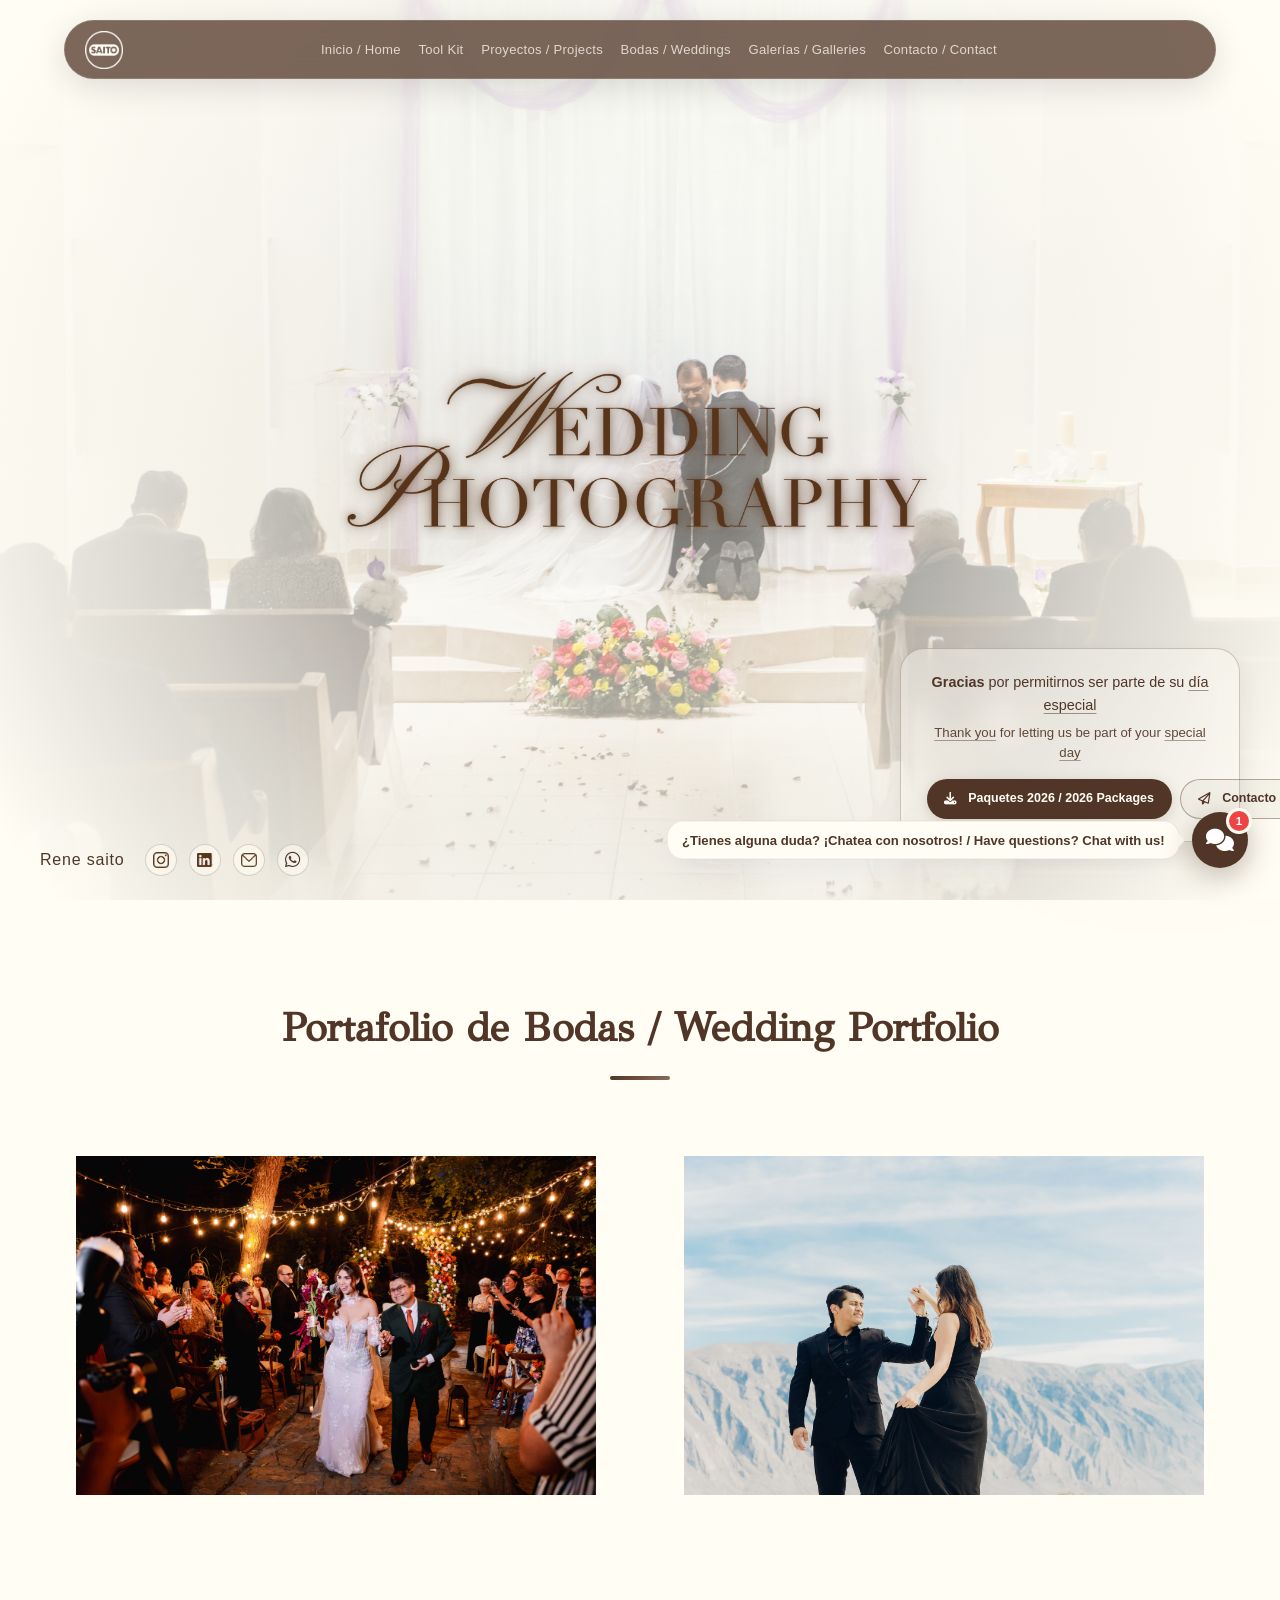
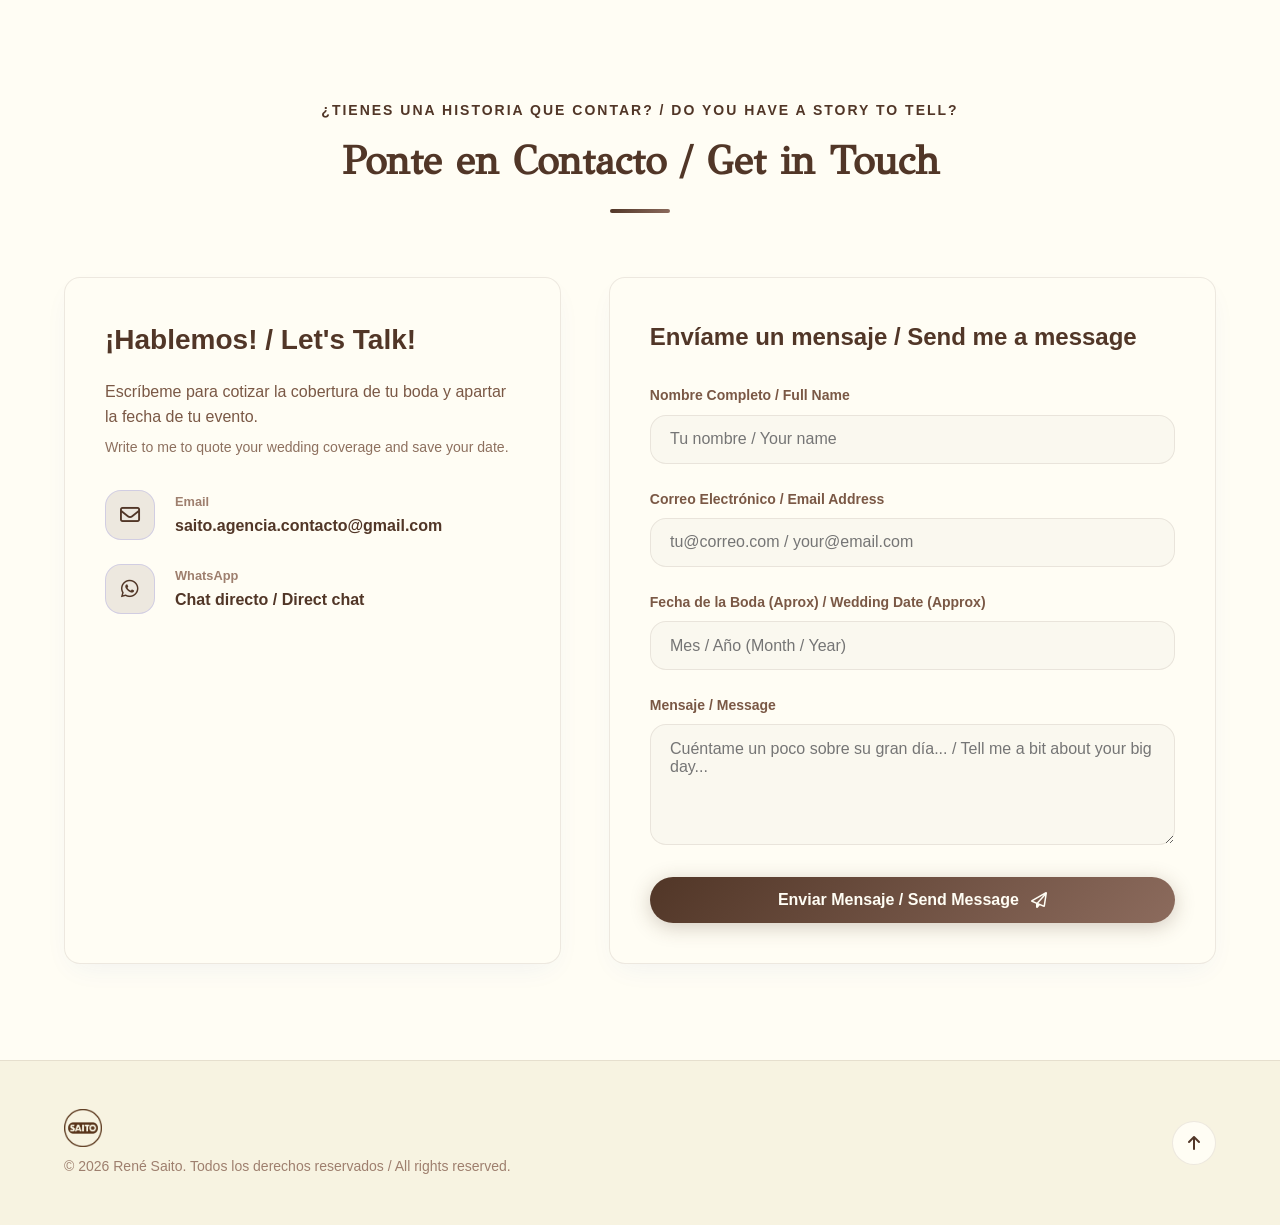
==== commit 1b5e87f3: "r" ====
--- a/bodas.html
+++ b/bodas.html
@@ -4,8 +4,8 @@
 <head>
     <meta charset="UTF-8">
     <meta name="viewport" content="width=device-width, initial-scale=1.0">
-    <title>Saito | Portafolio de Bodas</title>
-    <meta name="description" content="Portafolio de bodas de René Saito. Capturando momentos inolvidables.">
+    <title>Saito | Portafolio de Bodas / Wedding Portfolio</title>
+    <meta name="description" content="Portafolio de bodas de René Saito. Capturando momentos inolvidables / Wedding photography portfolio by René Saito. Capturing unforgettable moments.">
 
     <!-- FontAwesome Icons -->
     <link rel="stylesheet" href="https://cdnjs.cloudflare.com/ajax/libs/font-awesome/6.5.1/css/all.min.css">
@@ -31,17 +31,17 @@
 
                 <nav class="nav-menu" id="nav-menu">
                     <ul class="nav-list">
-                        <li><a href="index.html" class="nav-link">Inicio</a></li>
+                        <li><a href="index.html" class="nav-link">Inicio / Home</a></li>
                         <li><a href="index.html#toolkit" class="nav-link">Tool Kit</a></li>
-                        <li><a href="index.html#photography" class="nav-link">Proyectos</a></li>
-                        <li><a href="bodas.html" class="nav-link active">Bodas</a></li>
-                        <li><a href="gallery.html" class="nav-link" target="_blank">Galerías</a></li>
-                        <li><a href="#contacto" class="nav-link">Contacto</a></li>
+                        <li><a href="index.html#photography" class="nav-link">Proyectos / Projects</a></li>
+                        <li><a href="bodas.html" class="nav-link active">Bodas / Weddings</a></li>
+                        <li><a href="gallery.html" class="nav-link" target="_blank">Galerías / Galleries</a></li>
+                        <li><a href="#contacto" class="nav-link">Contacto / Contact</a></li>
                     </ul>
                 </nav>
 
                 <div class="header-actions">
-                    <button class="nav-toggle" id="nav-toggle" aria-label="Abrir Menú">
+                    <button class="nav-toggle" id="nav-toggle" aria-label="Abrir Menú / Open Menu">
                         <i class="fa-solid fa-bars icon-bars"></i>
                         <i class="fa-solid fa-xmark icon-close"></i>
                     </button>
@@ -70,15 +70,15 @@
 
             <!-- Description Block (glassmorphism) -->
             <div class="hero-description-block glass-block fade-in" id="hero-description">
-                <p><strong>Gracias</strong> por permitirnos ser parte de su <em>día especial</em></p>
+                <p><strong>Gracias</strong> por permitirnos ser parte de su <em>día especial</em><span class="en-subtext"><em>Thank you</em> for letting us be part of your <em>special day</em></span></p>
                 <div class="hero-cta-buttons">
                     <a href="assets/Paquetes Boda 2026.pdf" download target="_blank" class="btn btn-primary" id="paquetes-btn">
                         <i class="fa-solid fa-download"></i>
-                        <span>Paquetes 2026</span>
+                        <span>Paquetes 2026 / 2026 Packages</span>
                     </a>
                     <a href="#contacto" class="btn btn-secondary">
                         <i class="fa-regular fa-paper-plane"></i>
-                        <span>Contacto</span>
+                        <span>Contacto / Contact</span>
                     </a>
                 </div>
             </div>
@@ -109,7 +109,7 @@
         <section class="section photography" id="portfolio-bodas">
             <div class="container">
                 <div class="section-header center">
-                    <h2 class="section-title" style="font-family: var(--font-subheading);">Portafolio de Bodas</h2>
+                    <h2 class="section-title" style="font-family: var(--font-subheading);">Portafolio de Bodas / Wedding Portfolio</h2>
                     <div class="section-line"></div>
                 </div>
 
@@ -123,15 +123,15 @@
         <section class="section contacto" id="contacto">
             <div class="container">
                 <div class="section-header center">
-                    <span class="section-subtitle">¿Tienes una historia que contar?</span>
-                    <h2 class="section-title" style="font-family: var(--font-subheading);">Ponte en Contacto</h2>
+                    <span class="section-subtitle">¿Tienes una historia que contar? / Do you have a story to tell?</span>
+                    <h2 class="section-title" style="font-family: var(--font-subheading);">Ponte en Contacto / Get in Touch</h2>
                     <div class="section-line"></div>
                 </div>
 
                 <div class="contact-wrapper">
                     <div class="contact-info glass-card fade-in">
-                        <h3>¡Hablemos!</h3>
-                        <p>Escríbeme para cotizar la cobertura de tu boda y apartar la fecha de tu evento.</p>
+                        <h3>¡Hablemos! / Let's Talk!</h3>
+                        <p>Escríbeme para cotizar la cobertura de tu boda y apartar la fecha de tu evento.<span class="en-subtext">Write to me to quote your wedding coverage and save your date.</span></p>
 
                         <div class="contact-details">
                             <div class="contact-detail-item">
@@ -150,37 +150,37 @@
                                 </div>
                                 <div>
                                     <span class="detail-label">WhatsApp</span>
-                                    <a href="https://wa.me/qr/AIB3PY3H74K6I1" target="_blank" rel="noopener" class="detail-value">Chat directo</a>
+                                    <a href="https://wa.me/qr/AIB3PY3H74K6I1" target="_blank" rel="noopener" class="detail-value">Chat directo / Direct chat</a>
                                 </div>
                             </div>
                         </div>
                     </div>
 
                     <form action="https://formspree.io/f/myeygvvg" method="POST" class="contact-form glass-card fade-in" id="contact-form">
-                        <h3>Envíame un mensaje</h3>
-
-                        <div class="form-group">
-                            <label for="name">Nombre Completo</label>
-                            <input type="text" id="name" name="name" placeholder="Tu nombre" required>
-                        </div>
-
-                        <div class="form-group">
-                            <label for="email">Correo Electrónico</label>
-                            <input type="email" id="email" name="email" placeholder="tu@correo.com" required>
-                        </div>
-
-                        <div class="form-group">
-                            <label for="subject">Fecha de la Boda (Aprox)</label>
-                            <input type="text" id="subject" name="subject" placeholder="Mes / Año" required>
-                        </div>
-
-                        <div class="form-group">
-                            <label for="message">Mensaje</label>
-                            <textarea id="message" name="message" rows="5" placeholder="Cuéntame un poco sobre su gran día..." required></textarea>
+                        <h3>Envíame un mensaje / Send me a message</h3>
+
+                        <div class="form-group">
+                            <label for="name">Nombre Completo / Full Name</label>
+                            <input type="text" id="name" name="name" placeholder="Tu nombre / Your name" required>
+                        </div>
+
+                        <div class="form-group">
+                            <label for="email">Correo Electrónico / Email Address</label>
+                            <input type="email" id="email" name="email" placeholder="tu@correo.com / your@email.com" required>
+                        </div>
+
+                        <div class="form-group">
+                            <label for="subject">Fecha de la Boda (Aprox) / Wedding Date (Approx)</label>
+                            <input type="text" id="subject" name="subject" placeholder="Mes / Año (Month / Year)" required>
+                        </div>
+
+                        <div class="form-group">
+                            <label for="message">Mensaje / Message</label>
+                            <textarea id="message" name="message" rows="5" placeholder="Cuéntame un poco sobre su gran día... / Tell me a bit about your big day..." required></textarea>
                         </div>
 
                         <button type="submit" class="btn btn-primary btn-block" id="submit-btn">
-                            <span>Enviar Mensaje</span>
+                            <span>Enviar Mensaje / Send Message</span>
                             <i class="fa-regular fa-paper-plane"></i>
                         </button>
                     </form>
@@ -192,14 +192,14 @@
     <!-- Project Modal Dialog -->
     <div class="modal" id="project-modal" aria-hidden="true">
         <div class="modal-overlay" id="modal-overlay"></div>
-        <button class="modal-project-nav modal-project-prev" id="modal-project-prev" aria-label="Proyecto Anterior" style="display: none;">
+        <button class="modal-project-nav modal-project-prev" id="modal-project-prev" aria-label="Proyecto Anterior / Previous Project" style="display: none;">
             <i class="fa-solid fa-chevron-left"></i>
         </button>
-        <button class="modal-project-nav modal-project-next" id="modal-project-next" aria-label="Siguiente Proyecto" style="display: none;">
+        <button class="modal-project-nav modal-project-next" id="modal-project-next" aria-label="Siguiente Proyecto / Next Project" style="display: none;">
             <i class="fa-solid fa-chevron-right"></i>
         </button>
         <div class="modal-content glass-card">
-            <button class="modal-close" id="modal-close" aria-label="Cerrar Modal">
+            <button class="modal-close" id="modal-close" aria-label="Cerrar Modal / Close Modal">
                 <i class="fa-solid fa-xmark"></i>
             </button>
             <div class="modal-body" id="modal-body">
@@ -218,10 +218,10 @@
                 <a href="#hero" class="logo">
                     <img src="assets/images/LOGO SAITO CLARO.png" alt="Saito Logo" class="logo-img">
                 </a>
-                <p>© 2026 René Saito. Todos los derechos reservados.</p>
+                <p>© 2026 René Saito. Todos los derechos reservados / All rights reserved.</p>
             </div>
             <div class="footer-right">
-                <a href="#hero" class="back-to-top" aria-label="Volver arriba">
+                <a href="#hero" class="back-to-top" aria-label="Volver arriba / Back to top">
                     <i class="fa-solid fa-arrow-up"></i>
                 </a>
             </div>
@@ -232,7 +232,7 @@
     <script src="js/projects.js"></script>
     <script src="js/main.js"></script>
     <script src="js/chatbot.js"></script>
-    <button class="scroll-top-btn" id="scroll-top-btn" aria-label="volver al inicio">
+    <button class="scroll-top-btn" id="scroll-top-btn" aria-label="Volver al inicio / Back to top">
         <i class="fa-solid fa-arrow-up"></i>
     </button>
 </body>
--- a/css/style.css
+++ b/css/style.css
@@ -446,11 +446,11 @@
 .nav-list {
     display: flex;
     align-items: center;
-    gap: 1.5rem;
+    gap: 1.1rem;
 }
 
 .nav-link {
-    font-size: 0.85rem;
+    font-size: 0.82rem;
     font-weight: 400;
     color: rgba(255, 255, 255, 0.75);
     position: relative;
@@ -458,6 +458,23 @@
     font-family: var(--font-body);
     letter-spacing: 0.02em;
     transition: color var(--transition-fast);
+    white-space: nowrap;
+}
+
+/* Dual language subtext helper */
+.en-subtext {
+    display: block;
+    font-size: 0.88em;
+    opacity: 0.85;
+    margin-top: 0.35rem;
+    font-weight: 400;
+}
+
+.hero-description-block .en-subtext {
+    margin-top: 0.45rem;
+    font-size: 0.92em;
+    opacity: 0.9;
+    line-height: 1.5;
 }
 
 .nav-link:hover,
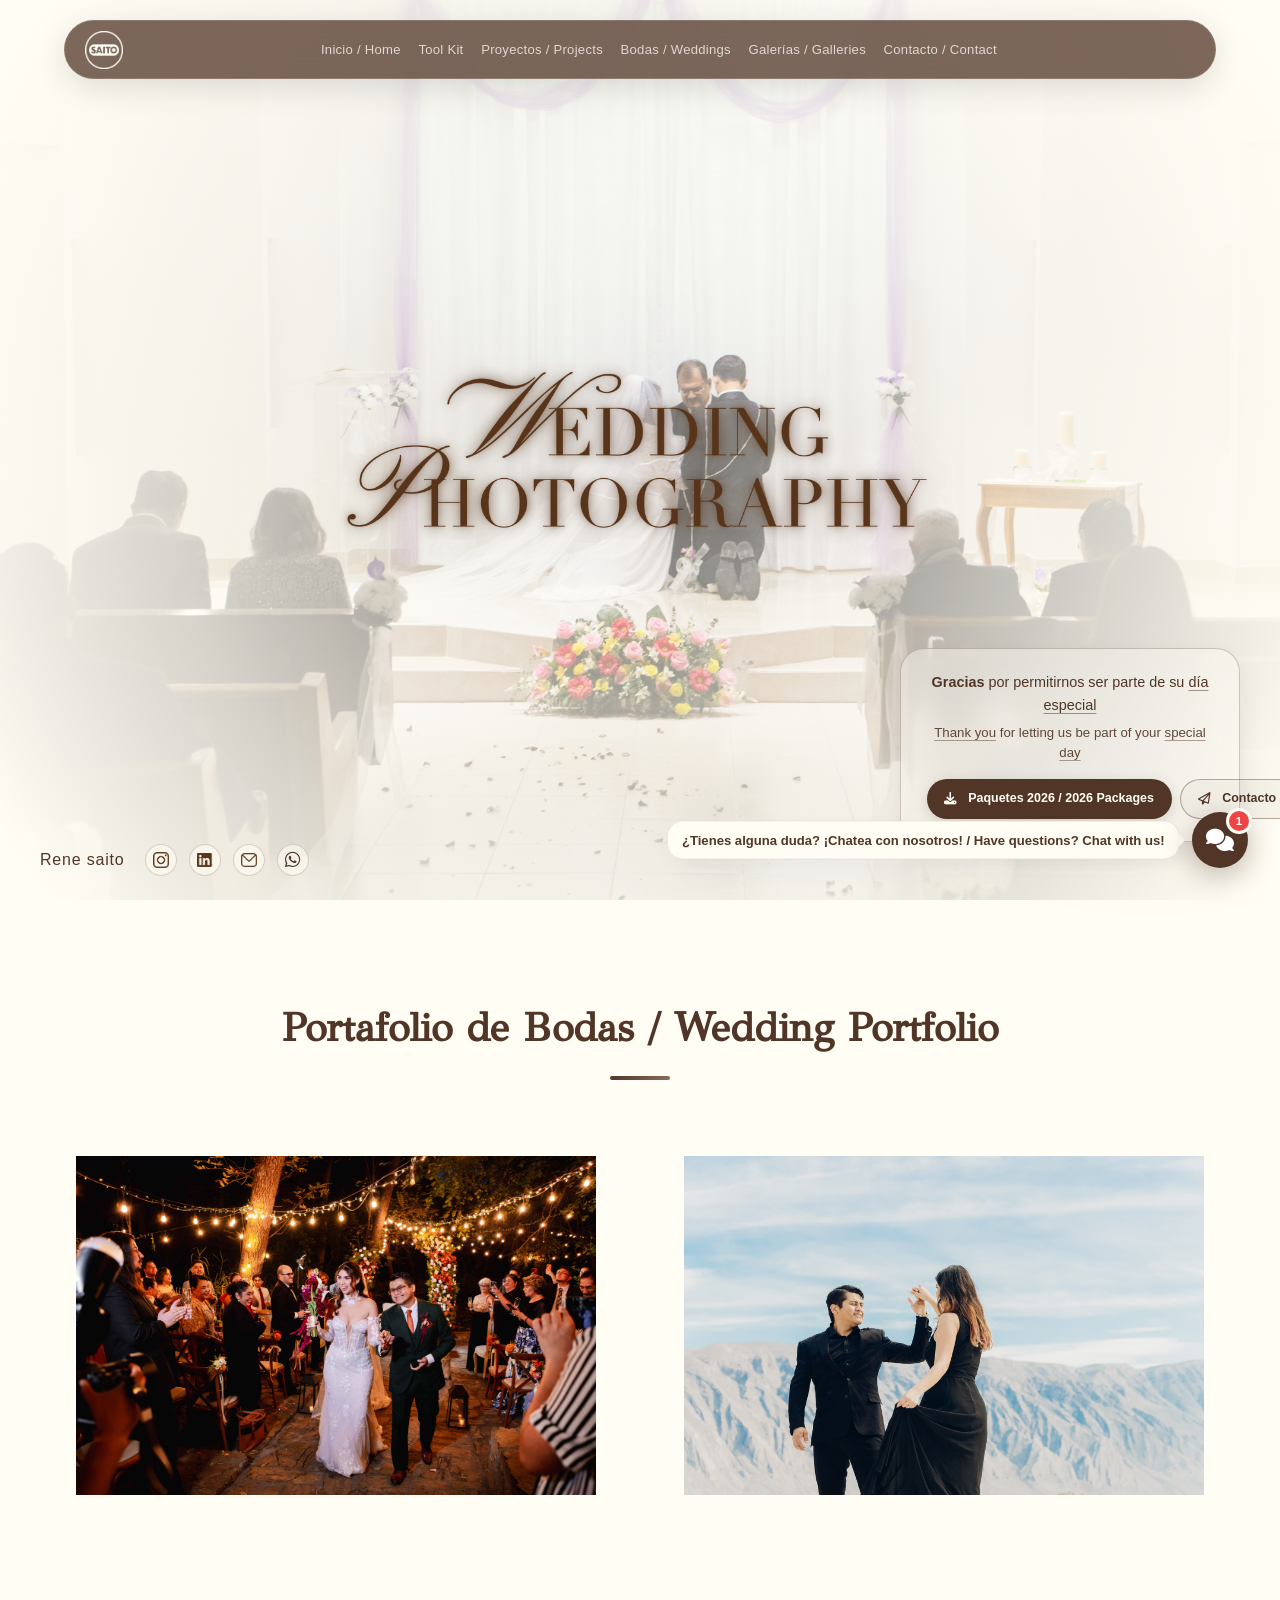
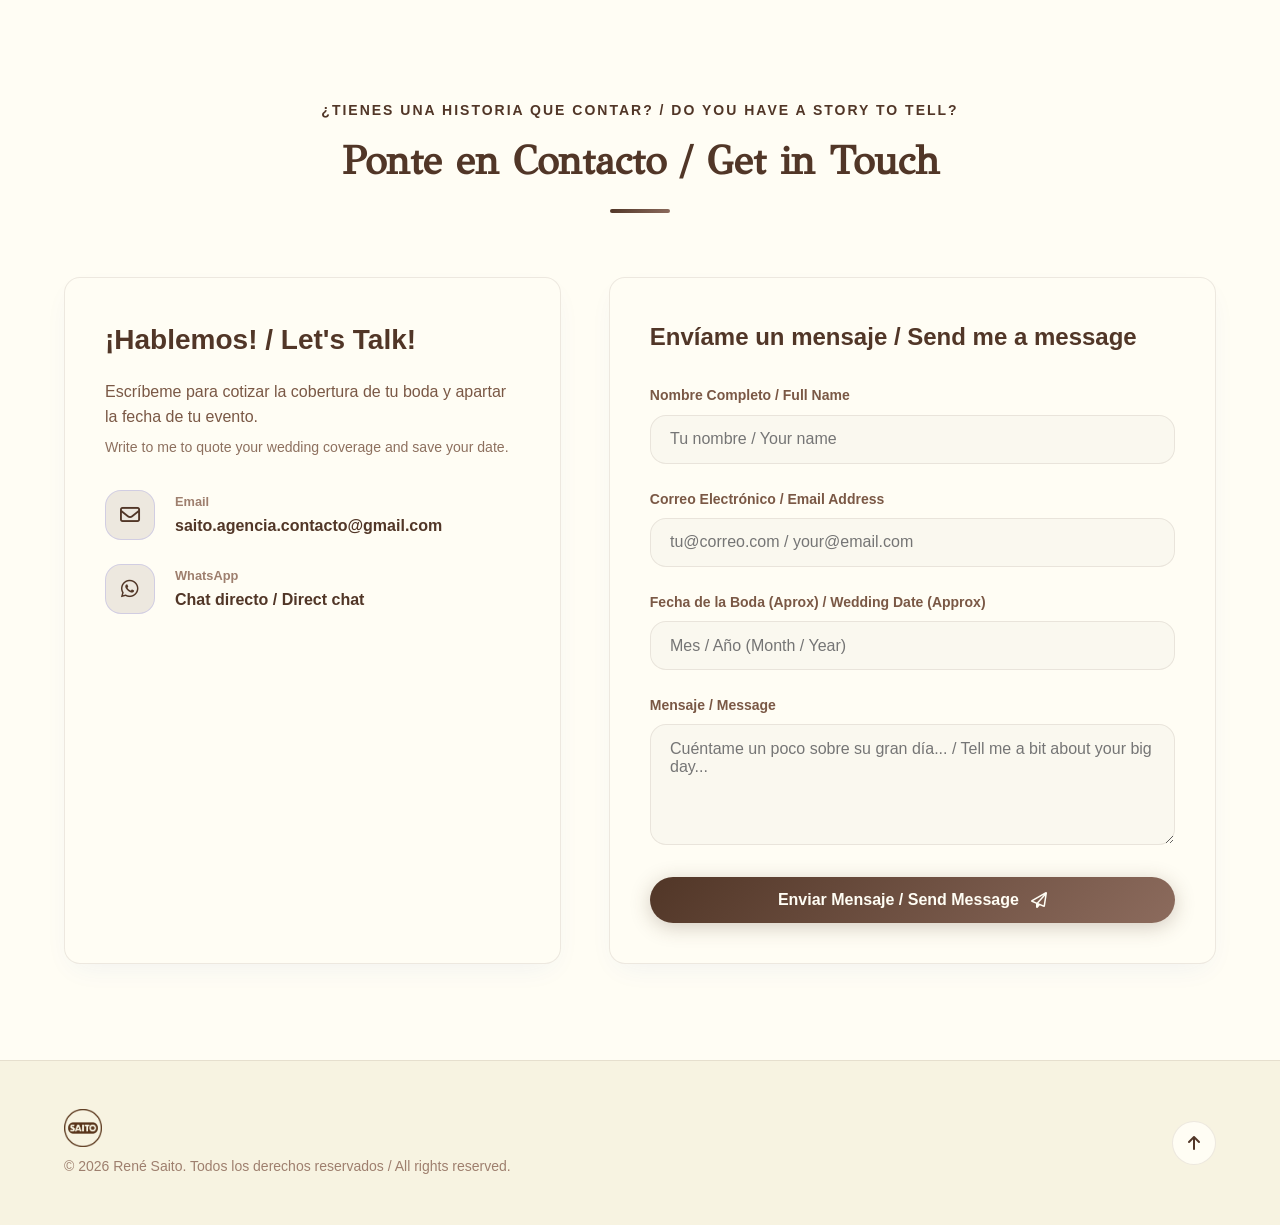
==== commit 7712c4ba: "holi" ====
--- a/bodas.html
+++ b/bodas.html
@@ -6,6 +6,19 @@
     <meta name="viewport" content="width=device-width, initial-scale=1.0">
     <title>Saito | Portafolio de Bodas / Wedding Portfolio</title>
     <meta name="description" content="Portafolio de bodas de René Saito. Capturando momentos inolvidables / Wedding photography portfolio by René Saito. Capturing unforgettable moments.">
+
+    <!-- Open Graph / WhatsApp / Facebook / LinkedIn -->
+    <meta property="og:type" content="website">
+    <meta property="og:url" content="https://saito-agencia.github.io/Portafolio_saito/bodas.html">
+    <meta property="og:title" content="René Saito | Portafolio de Bodas">
+    <meta property="og:description" content="Capturando momentos inolvidables — Portafolio de bodas de René Saito.">
+    <meta property="og:image" content="https://saito-agencia.github.io/Portafolio_saito/assets/images/JJ_PREVIEW.jpg">
+
+    <!-- Twitter Cards -->
+    <meta name="twitter:card" content="summary_large_image">
+    <meta name="twitter:title" content="René Saito | Portafolio de Bodas">
+    <meta name="twitter:description" content="Capturando momentos inolvidables — Portafolio de bodas de René Saito.">
+    <meta name="twitter:image" content="https://saito-agencia.github.io/Portafolio_saito/assets/images/JJ_PREVIEW.jpg">
 
     <!-- FontAwesome Icons -->
     <link rel="stylesheet" href="https://cdnjs.cloudflare.com/ajax/libs/font-awesome/6.5.1/css/all.min.css">
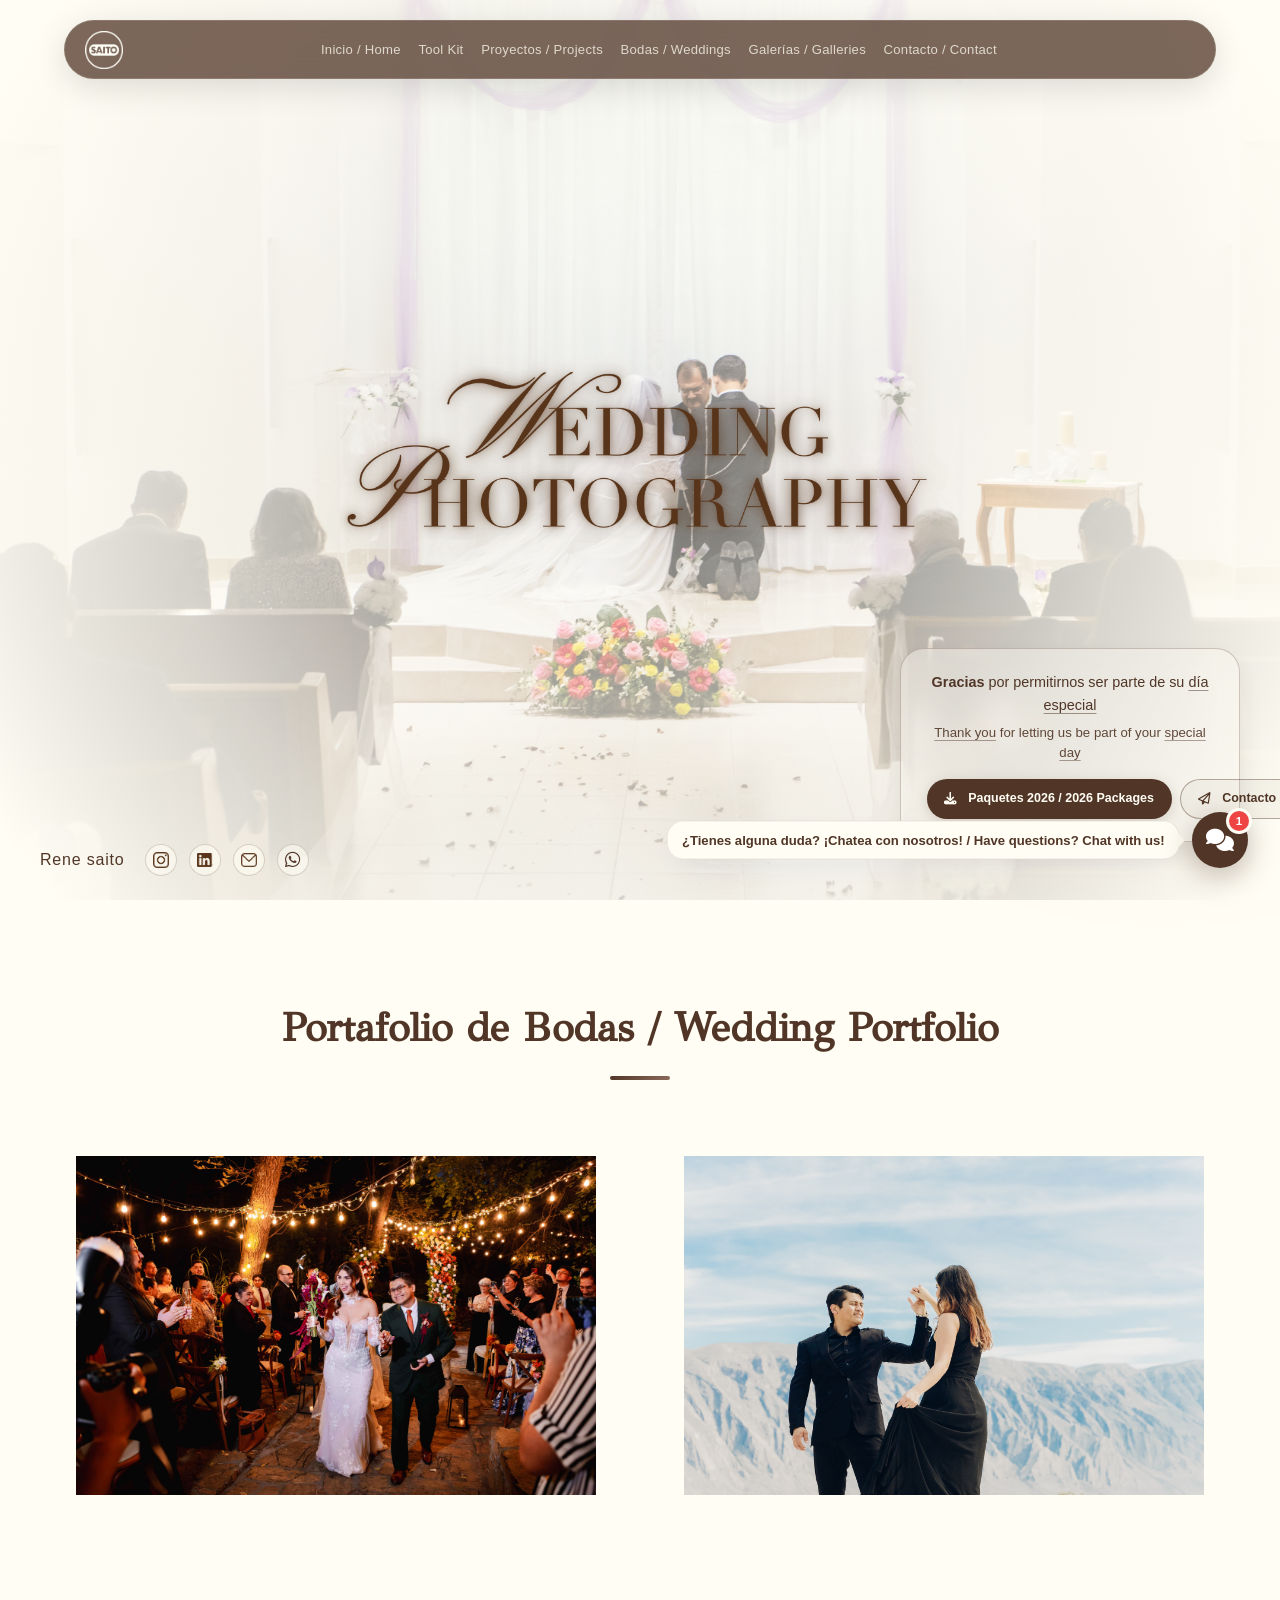
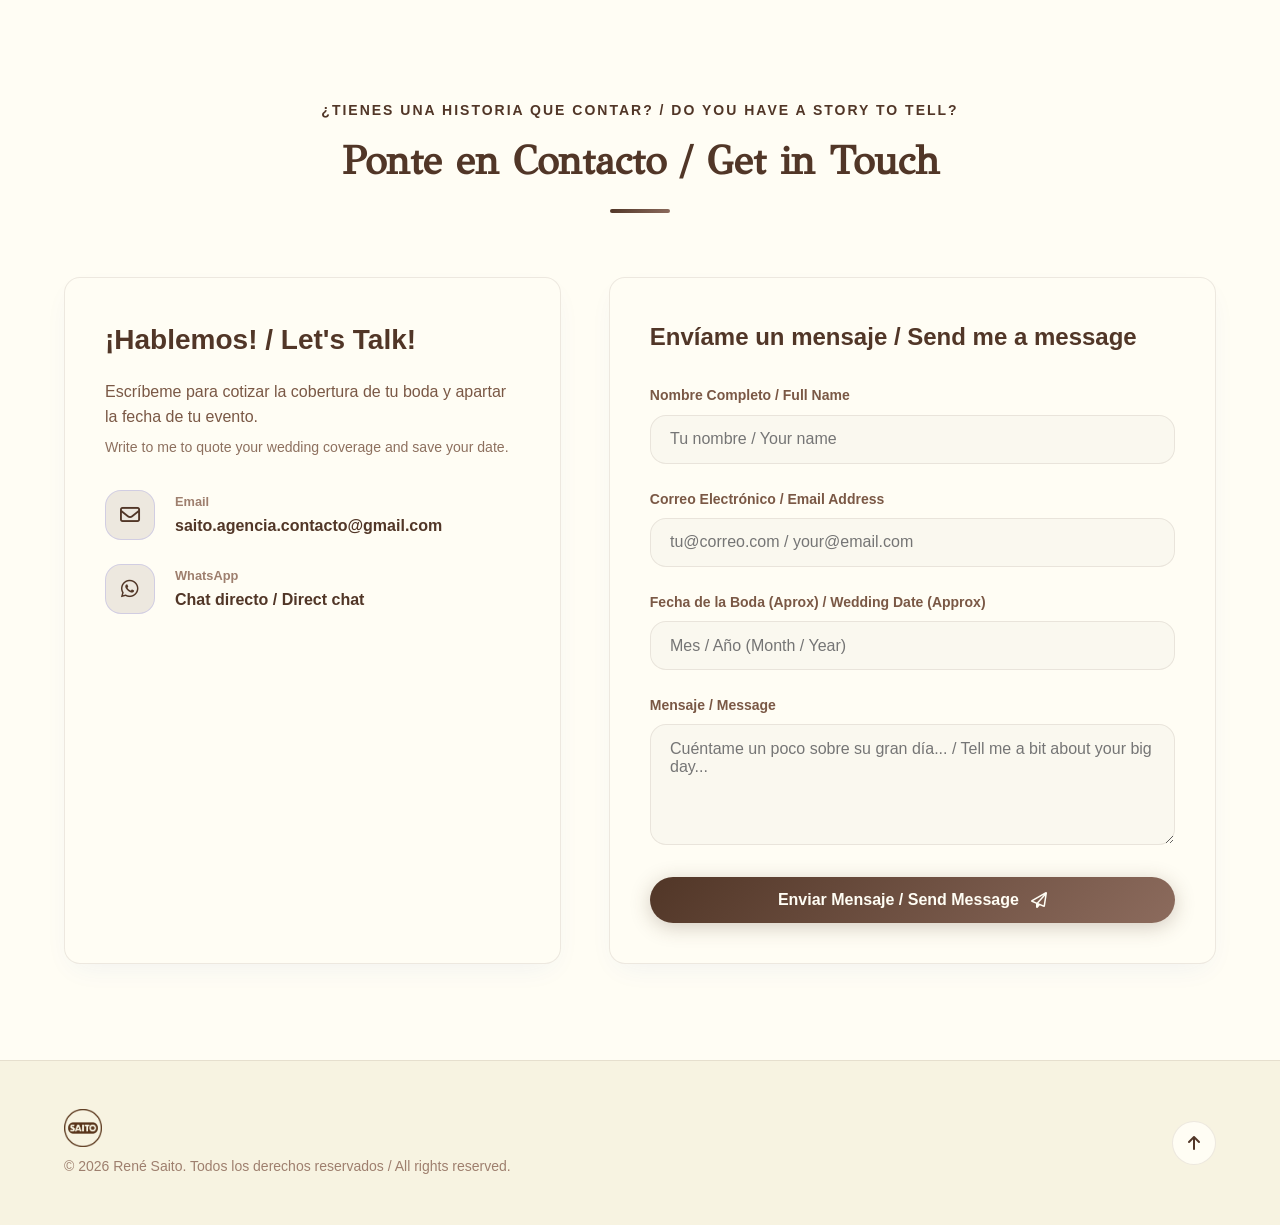
==== commit f94f988f: "f" ====
--- a/bodas.html
+++ b/bodas.html
@@ -111,7 +111,7 @@
                     <a href="mailto:saito.agencia.contacto@gmail.com" aria-label="Email" class="hero-social-link">
                         <img src="assets/images/Correo.png" alt="Correo">
                     </a>
-                    <a href="https://wa.me/qr/AIB3PY3H74K6I1" target="_blank" rel="noopener" aria-label="WhatsApp" class="hero-social-link">
+                    <a href="https://wa.me/5219612711630" target="_blank" rel="noopener" aria-label="WhatsApp" class="hero-social-link">
                         <i class="fa-brands fa-whatsapp"></i>
                     </a>
                 </div>
@@ -163,7 +163,7 @@
                                 </div>
                                 <div>
                                     <span class="detail-label">WhatsApp</span>
-                                    <a href="https://wa.me/qr/AIB3PY3H74K6I1" target="_blank" rel="noopener" class="detail-value">Chat directo / Direct chat</a>
+                                    <a href="https://wa.me/5219612711630" target="_blank" rel="noopener" class="detail-value">Chat directo / Direct chat</a>
                                 </div>
                             </div>
                         </div>
